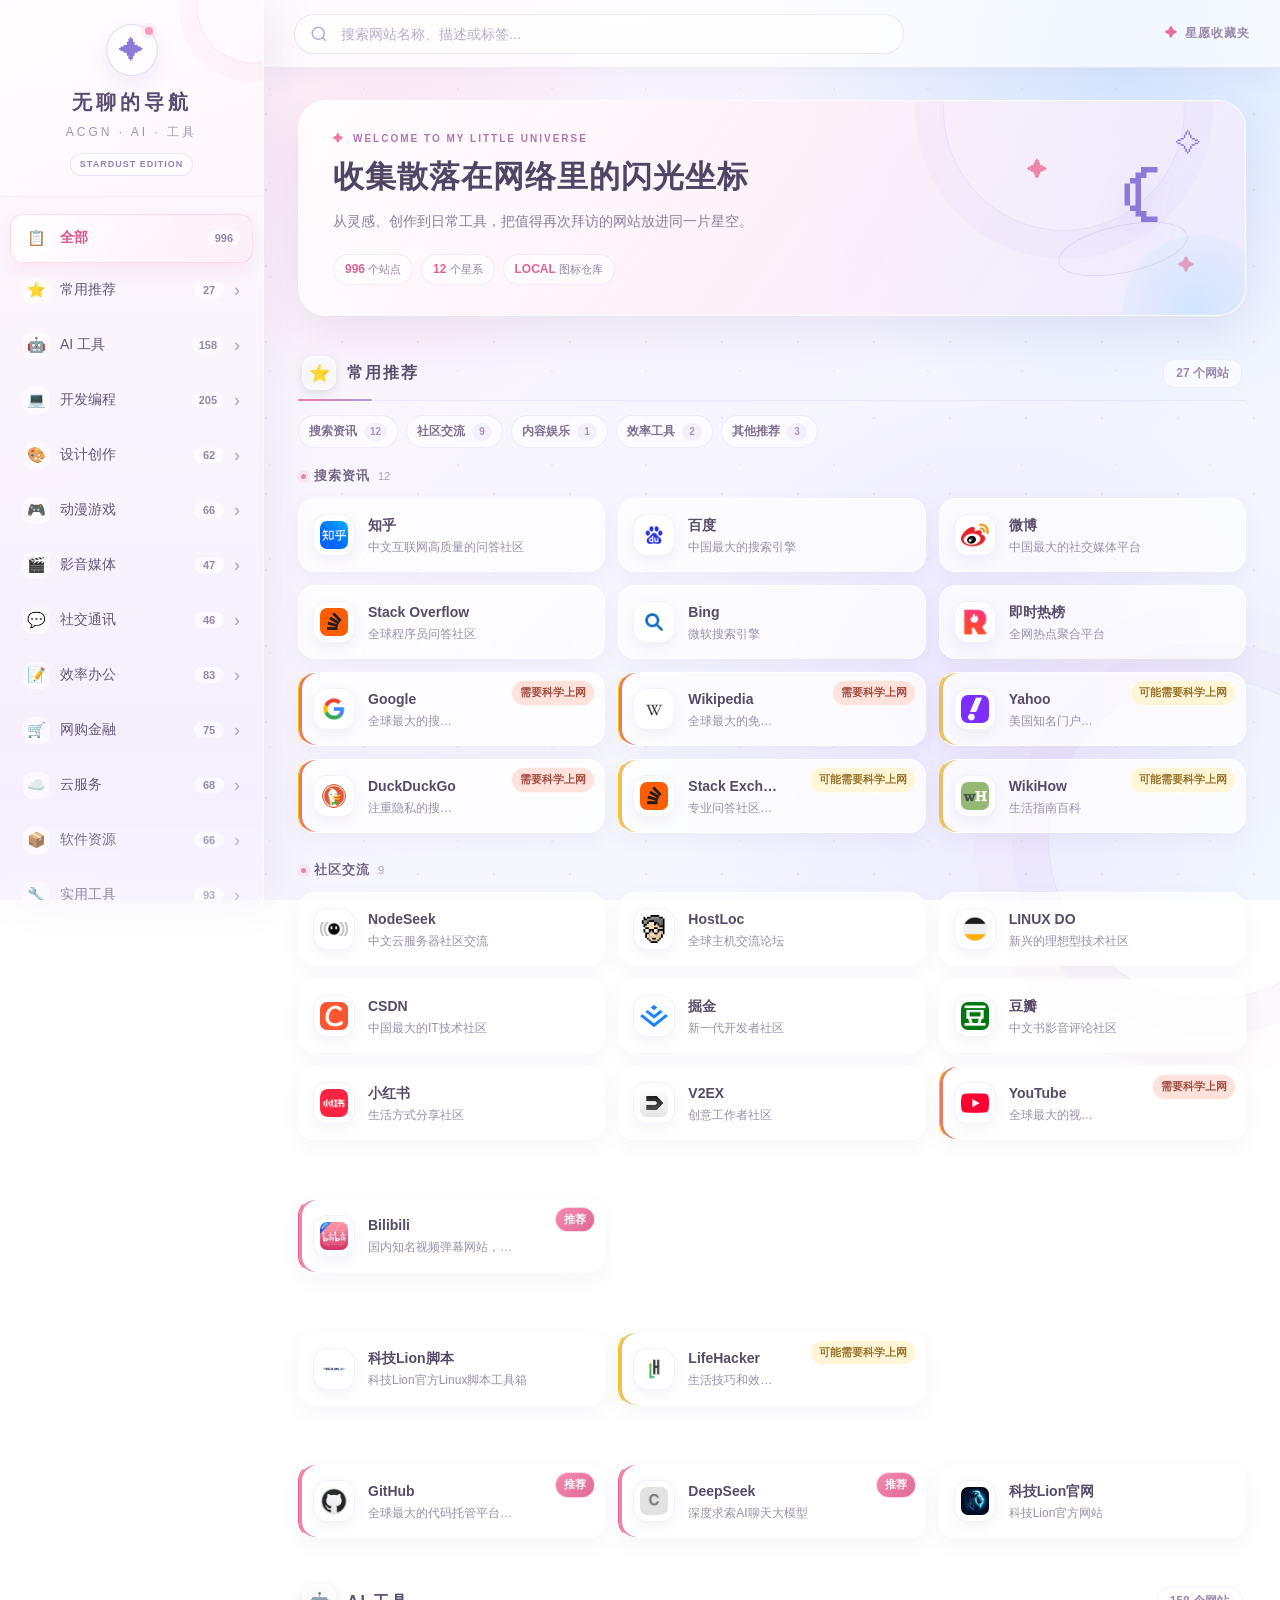
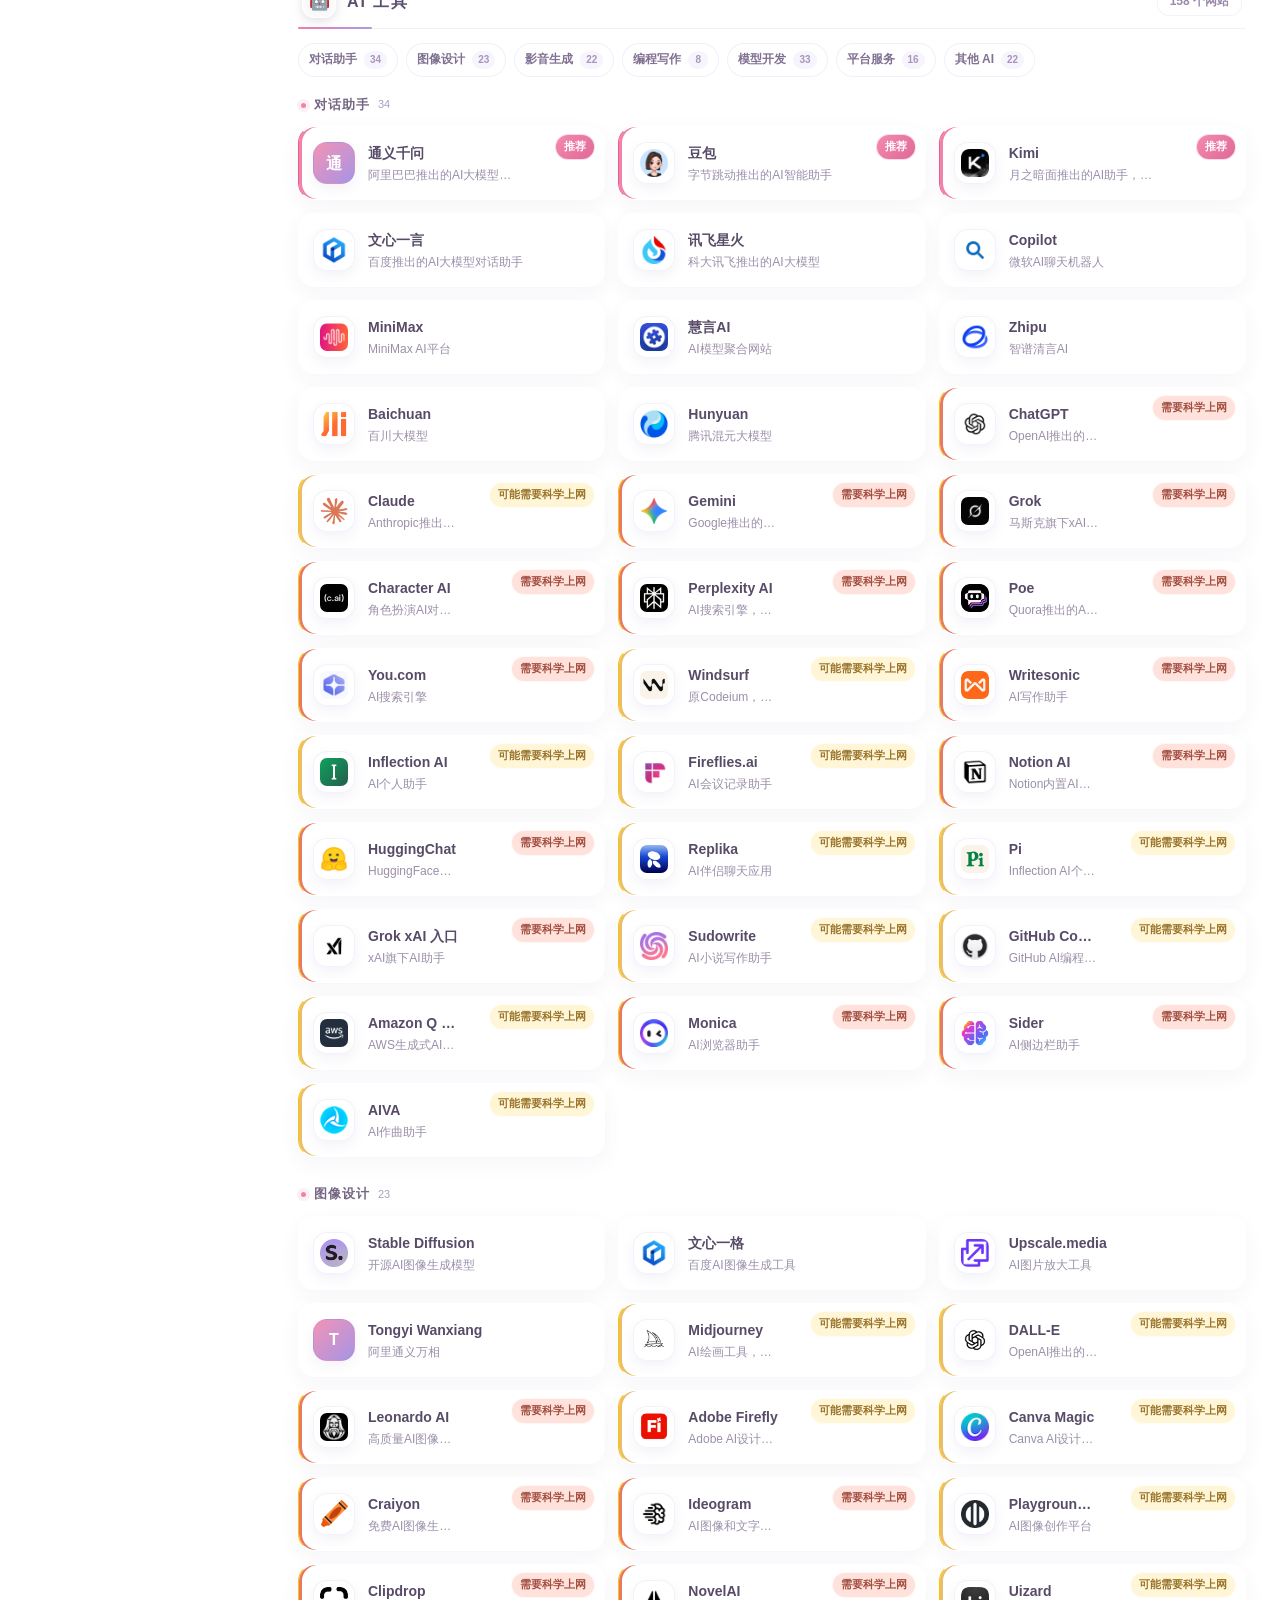
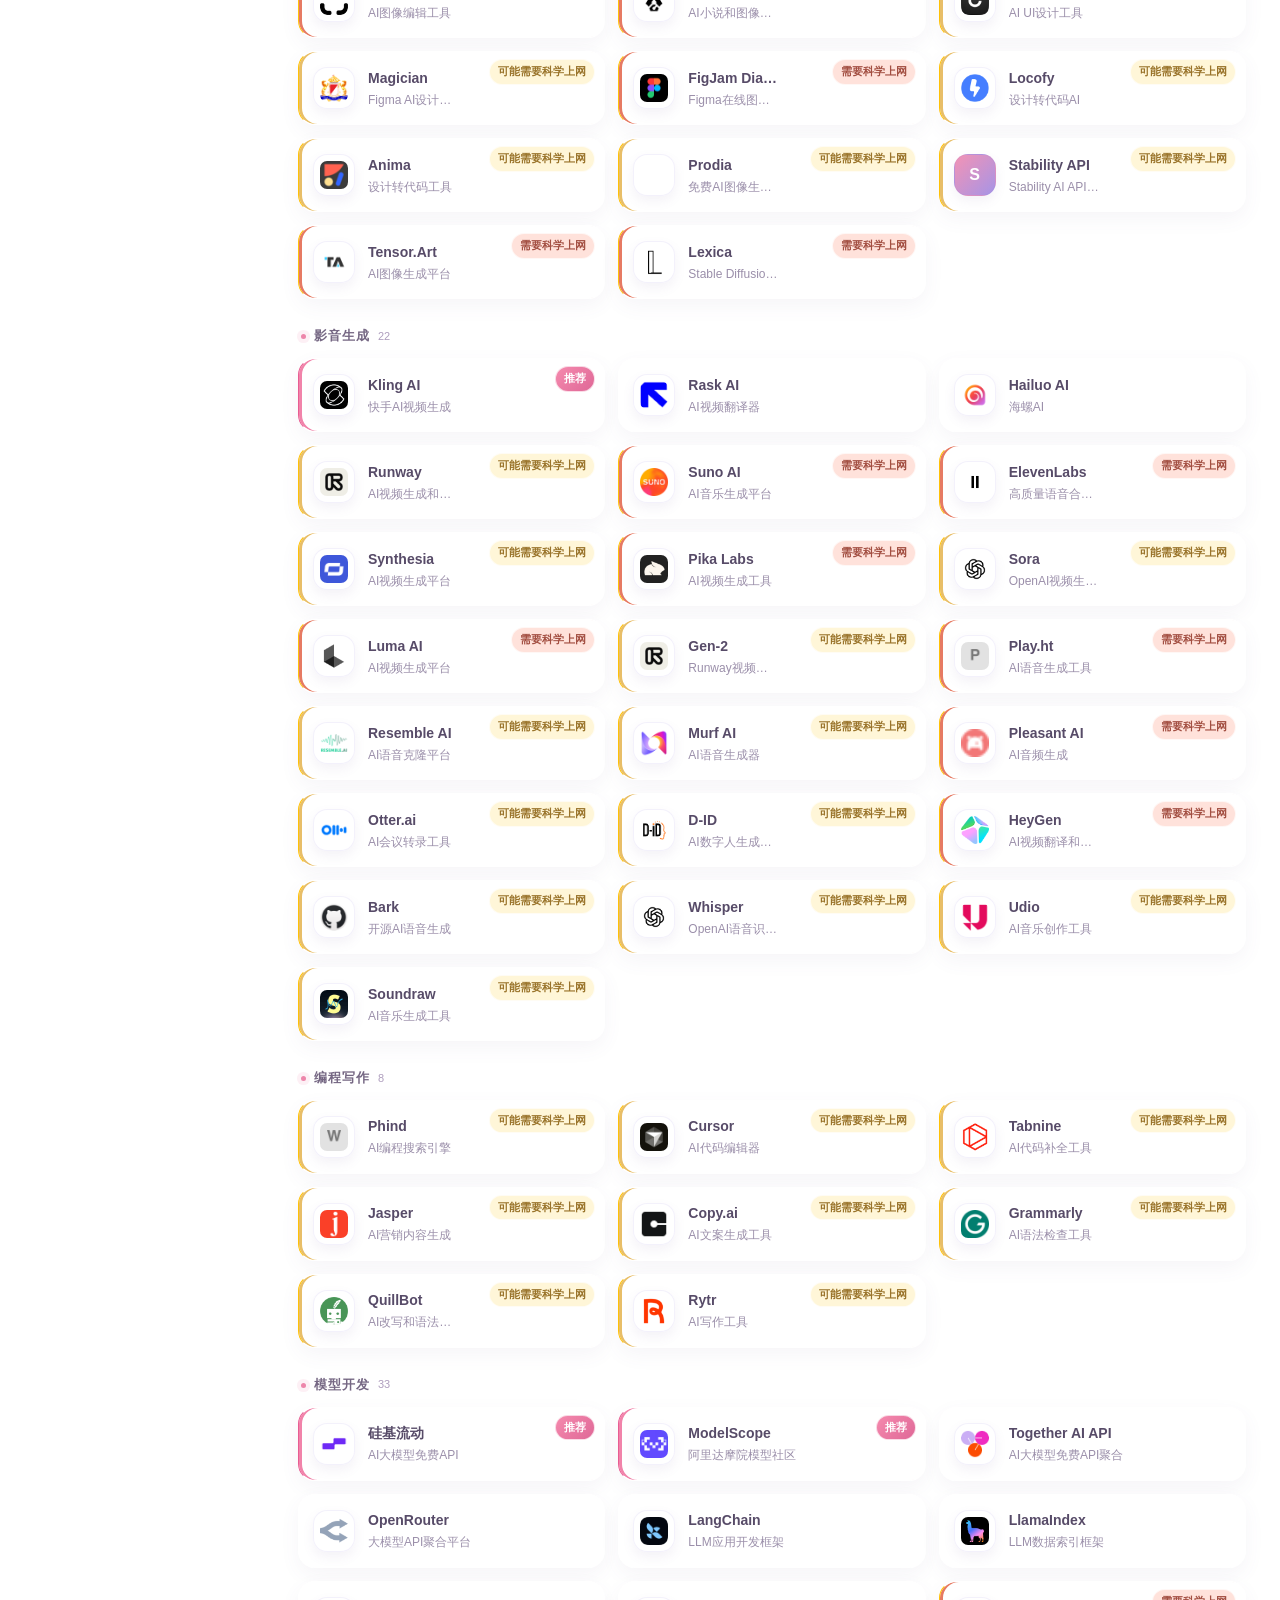
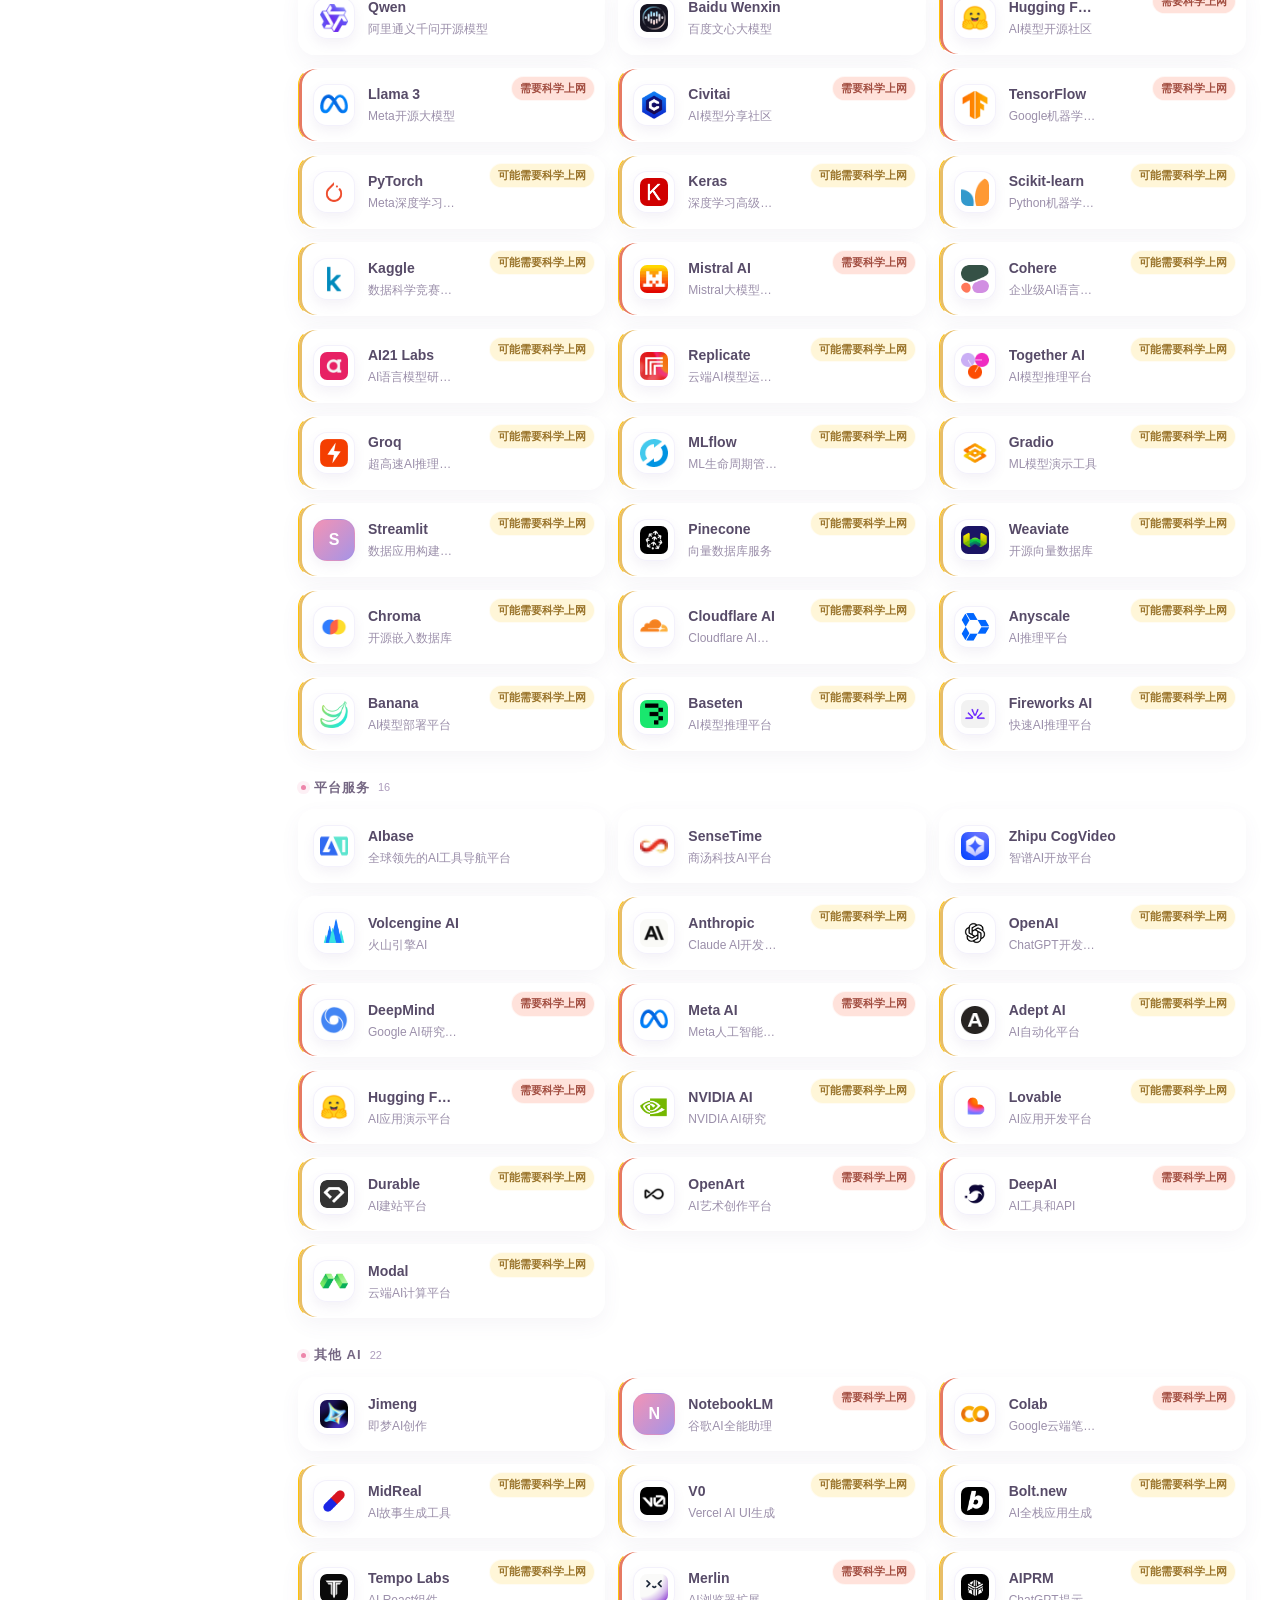
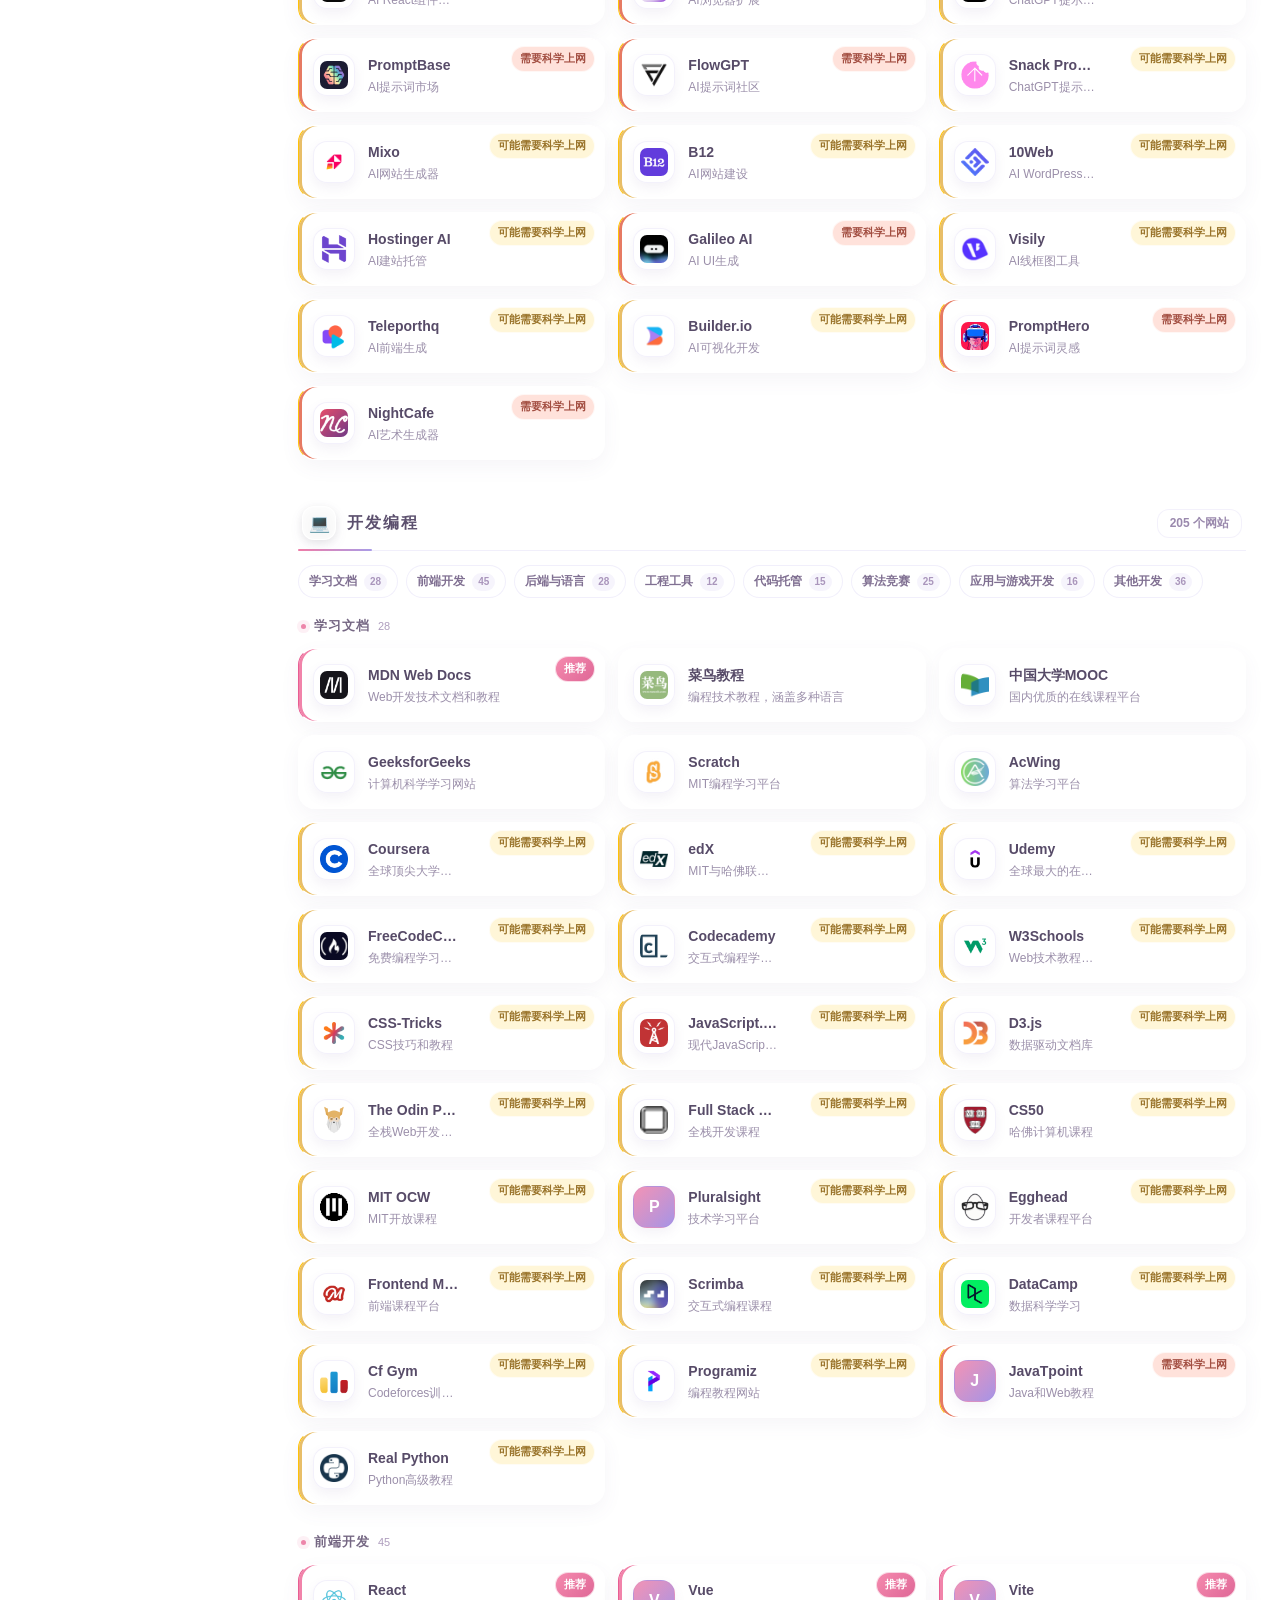
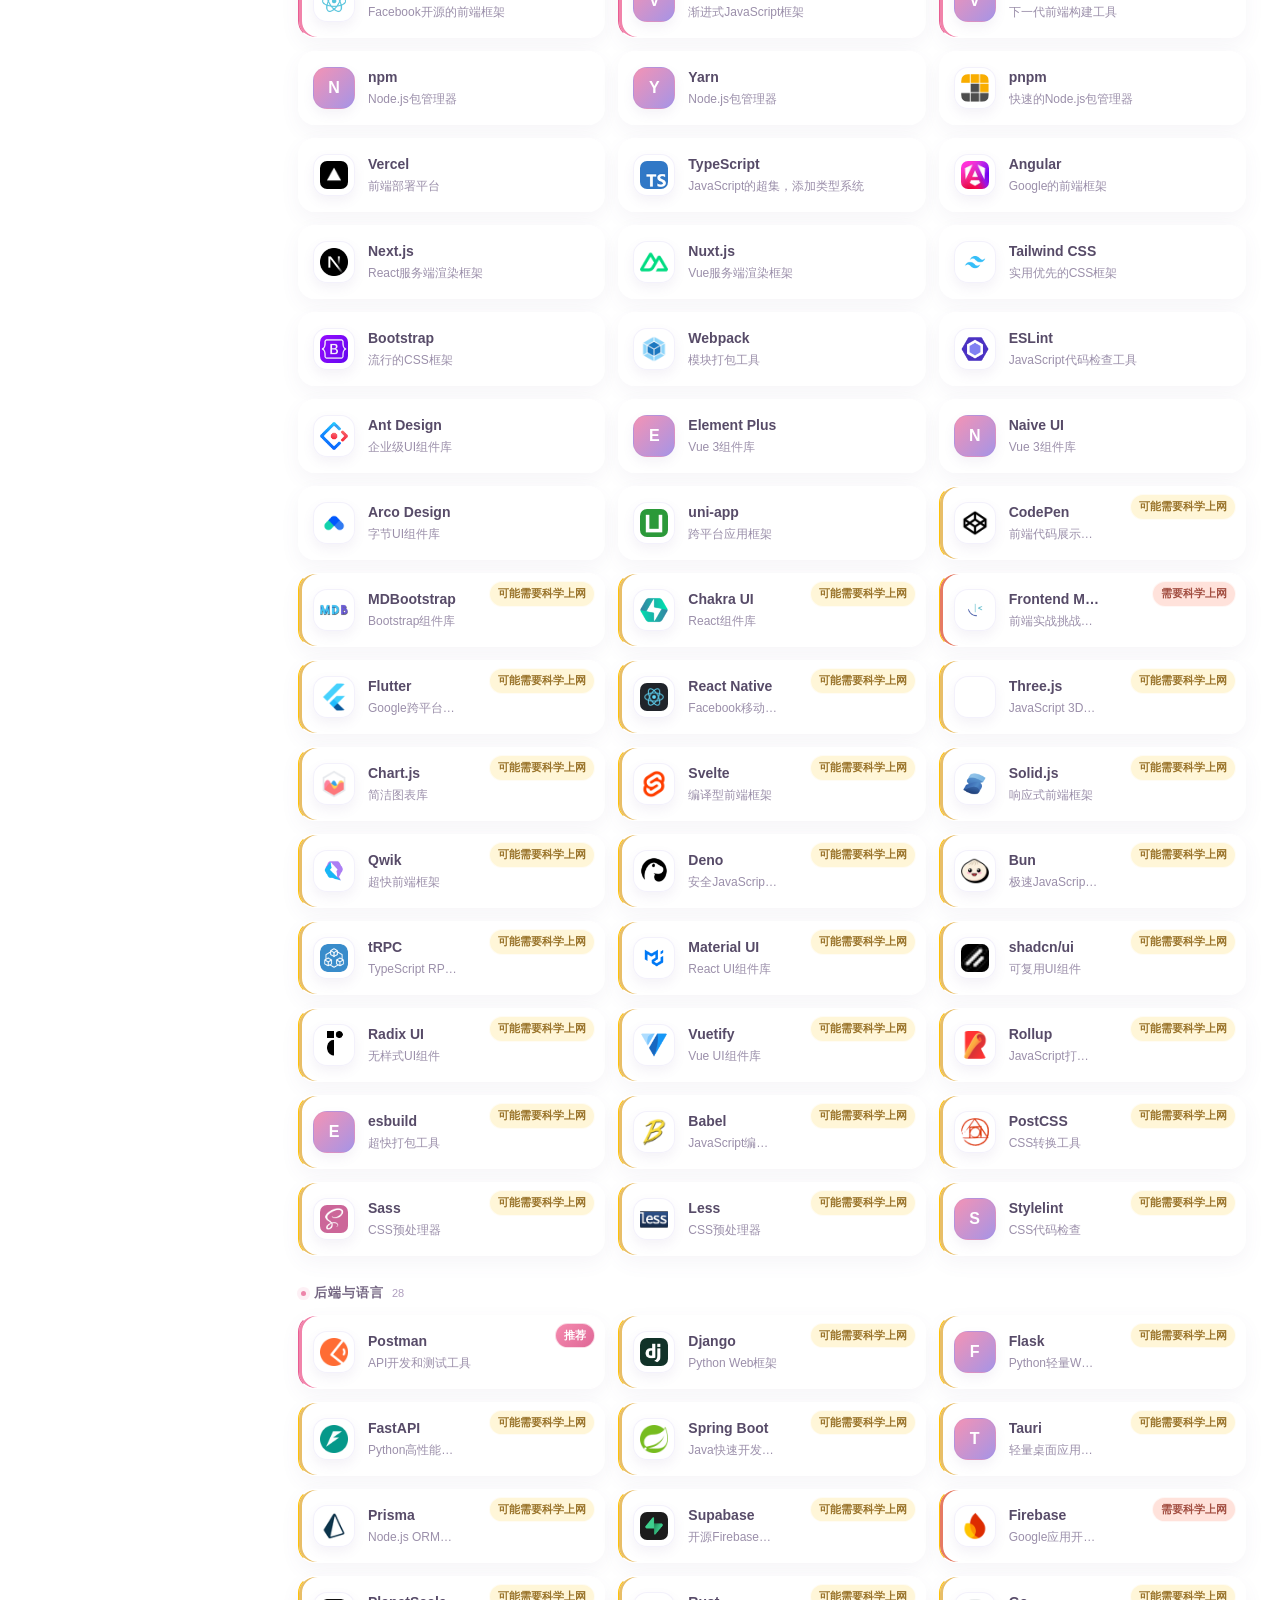
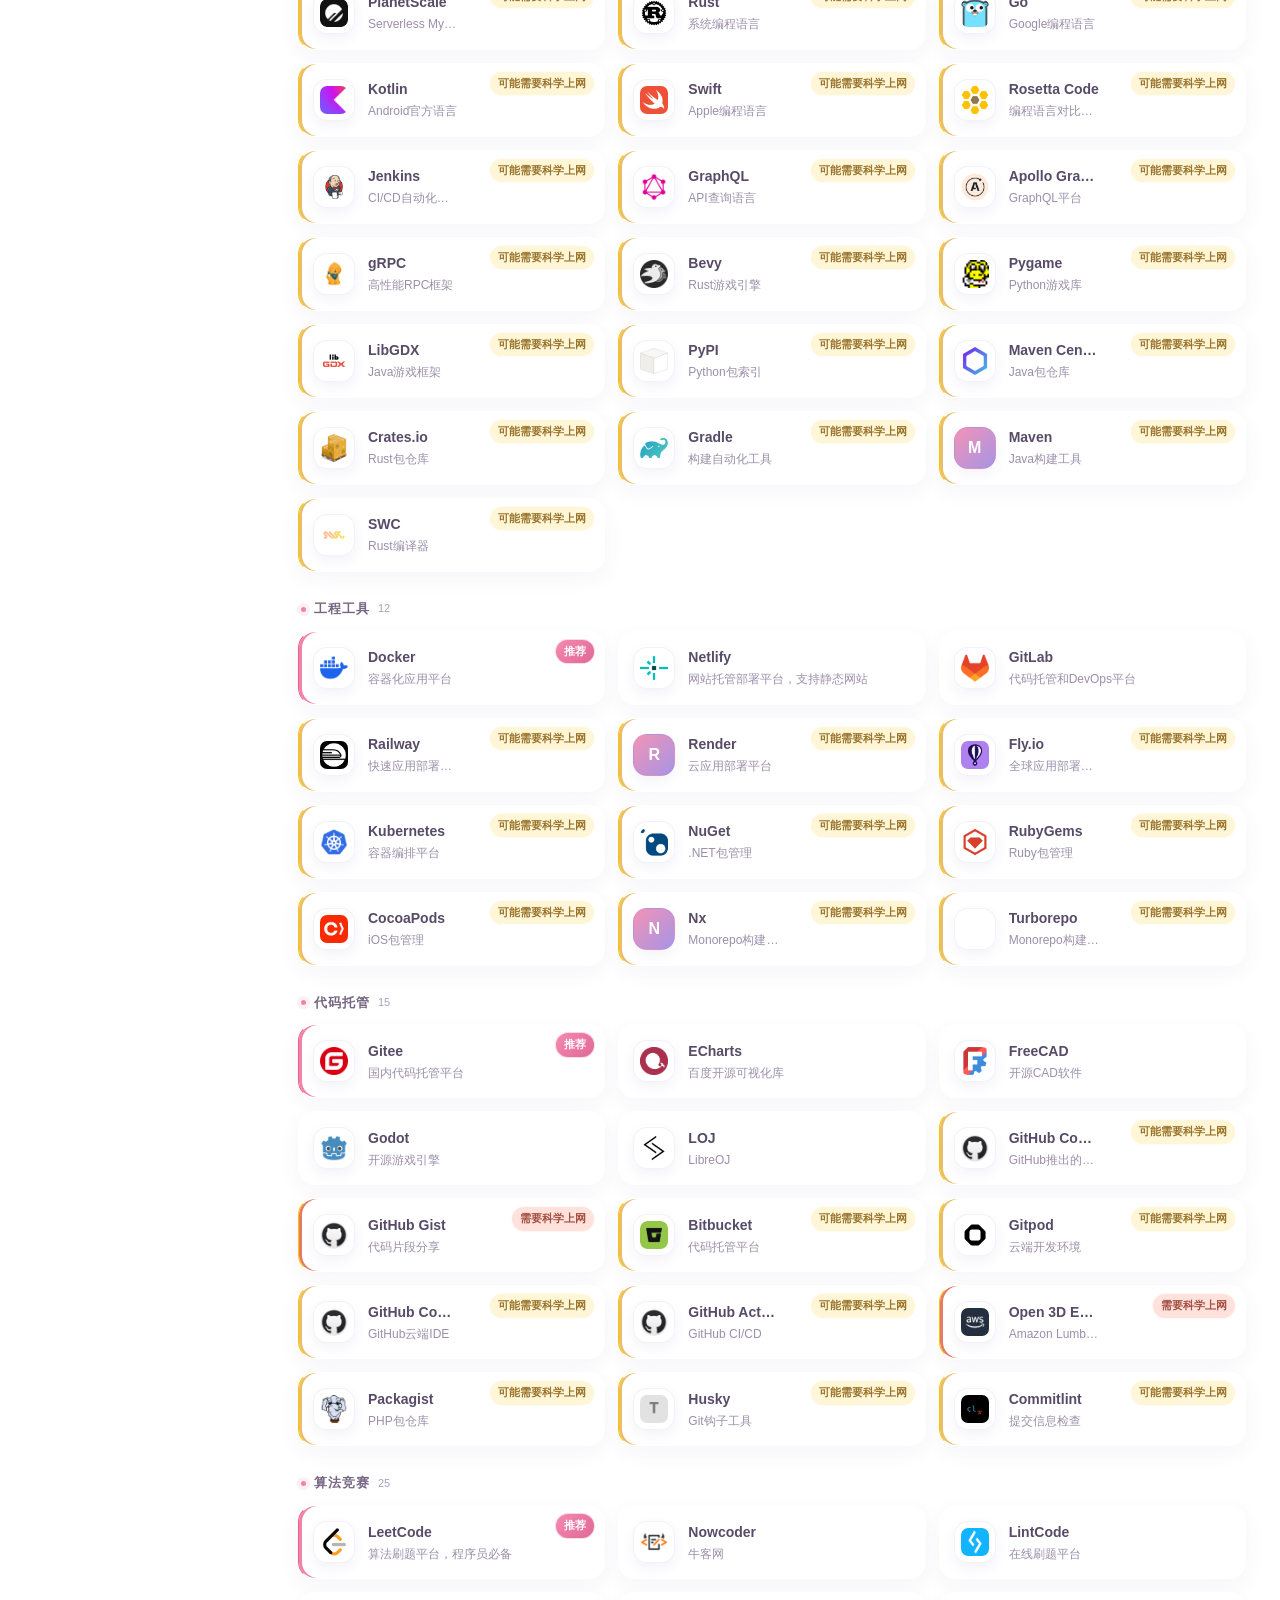
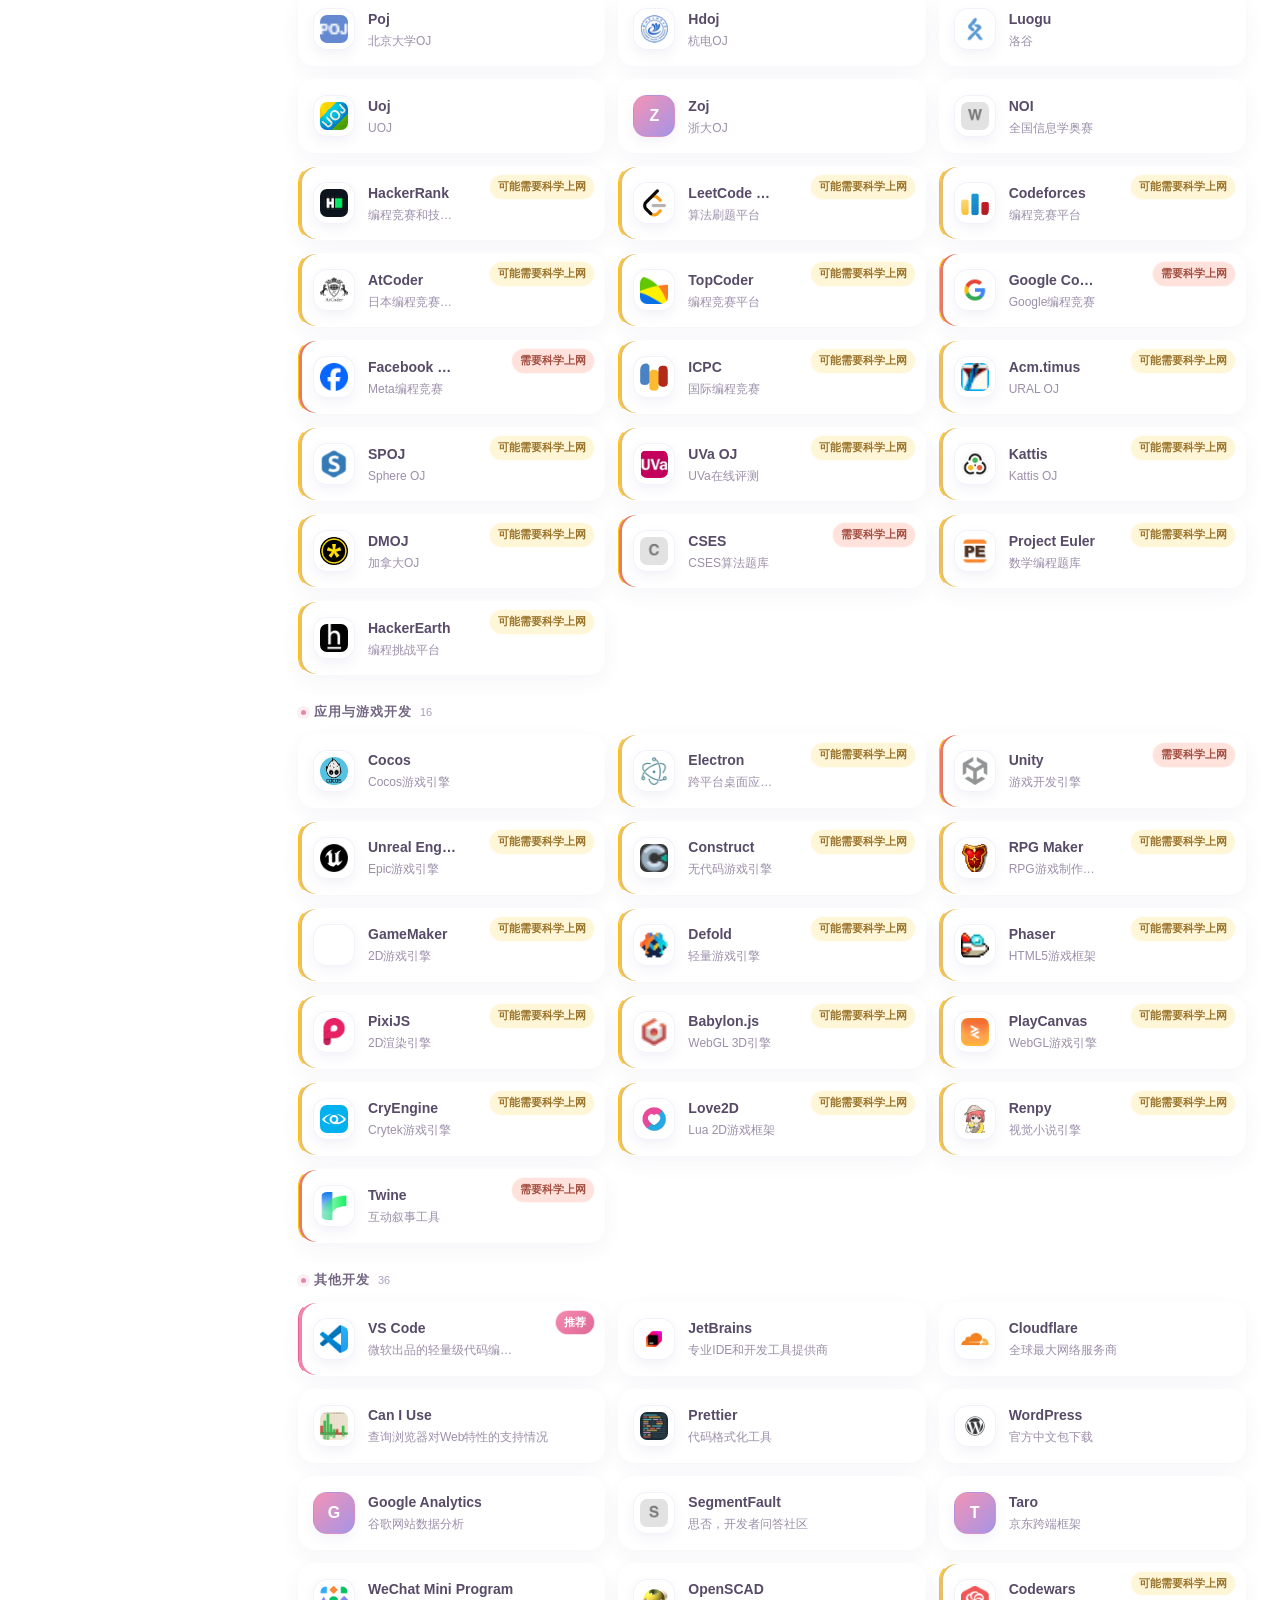
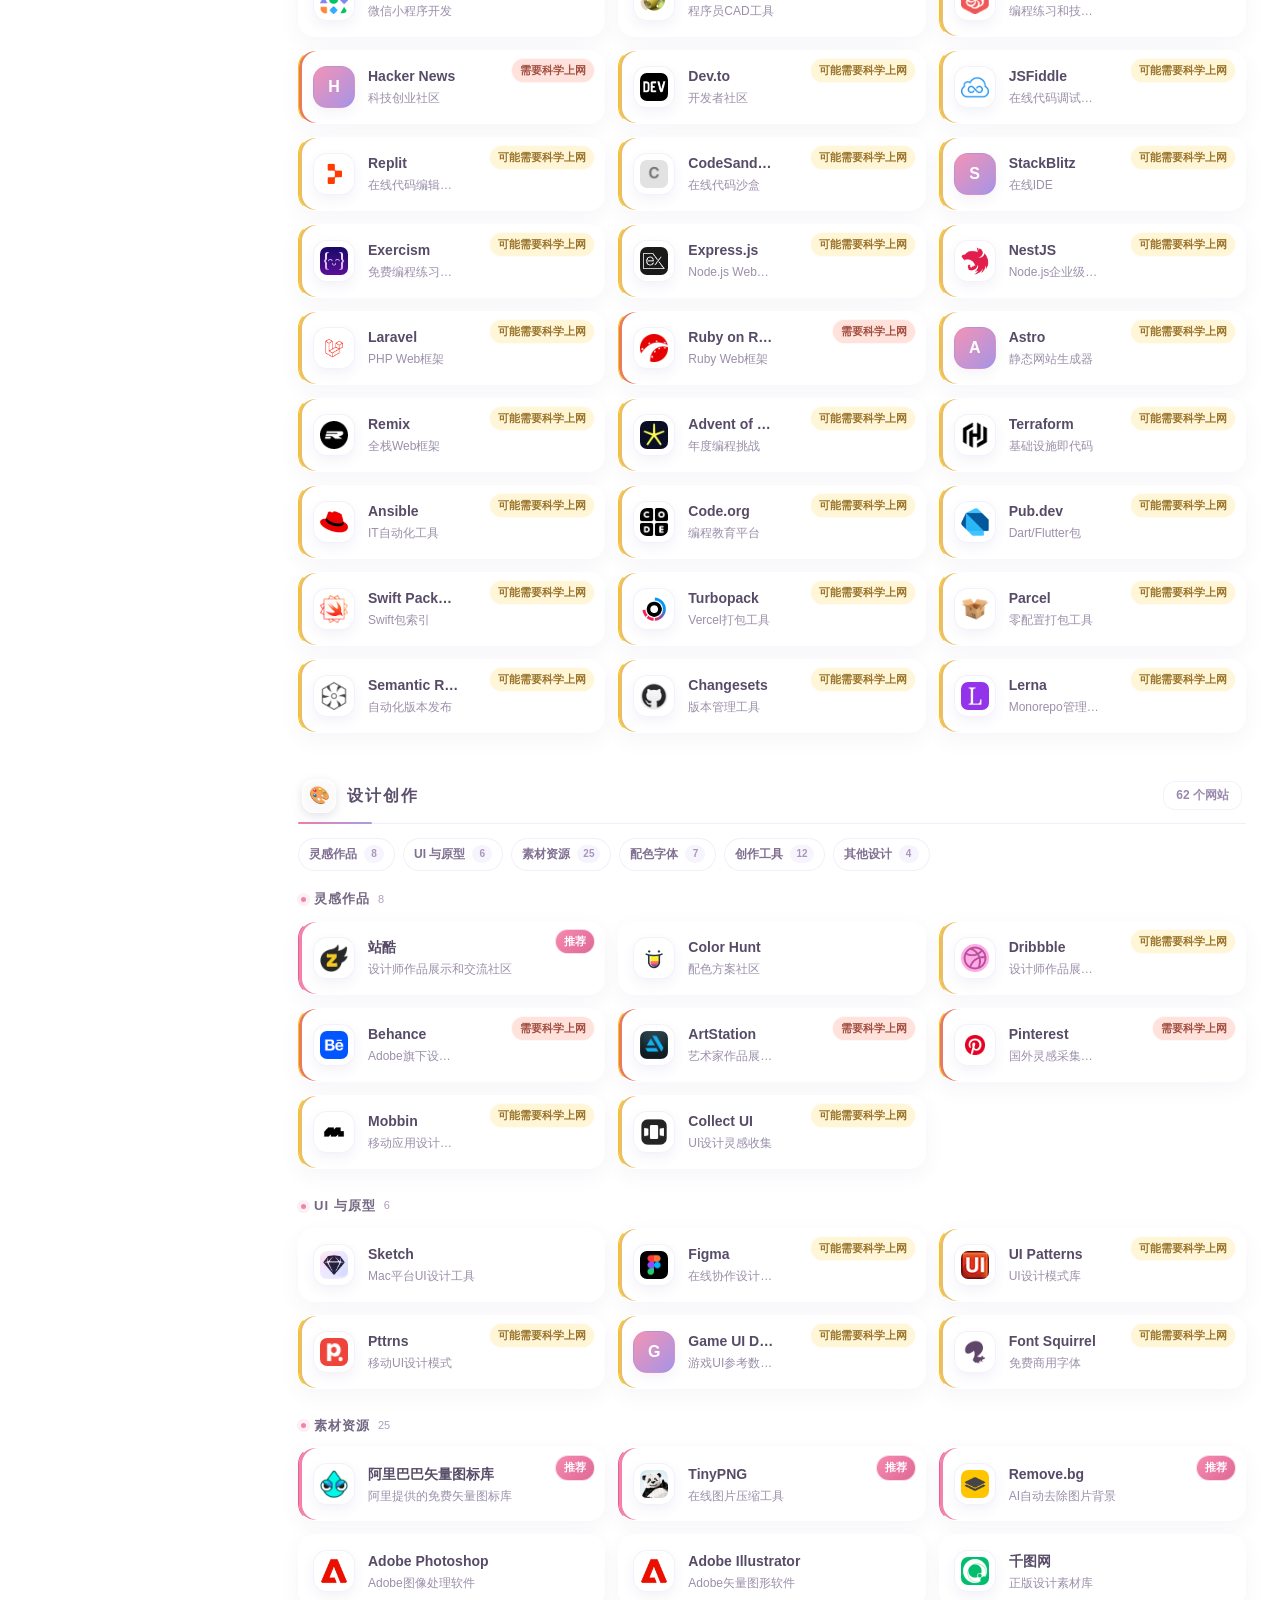
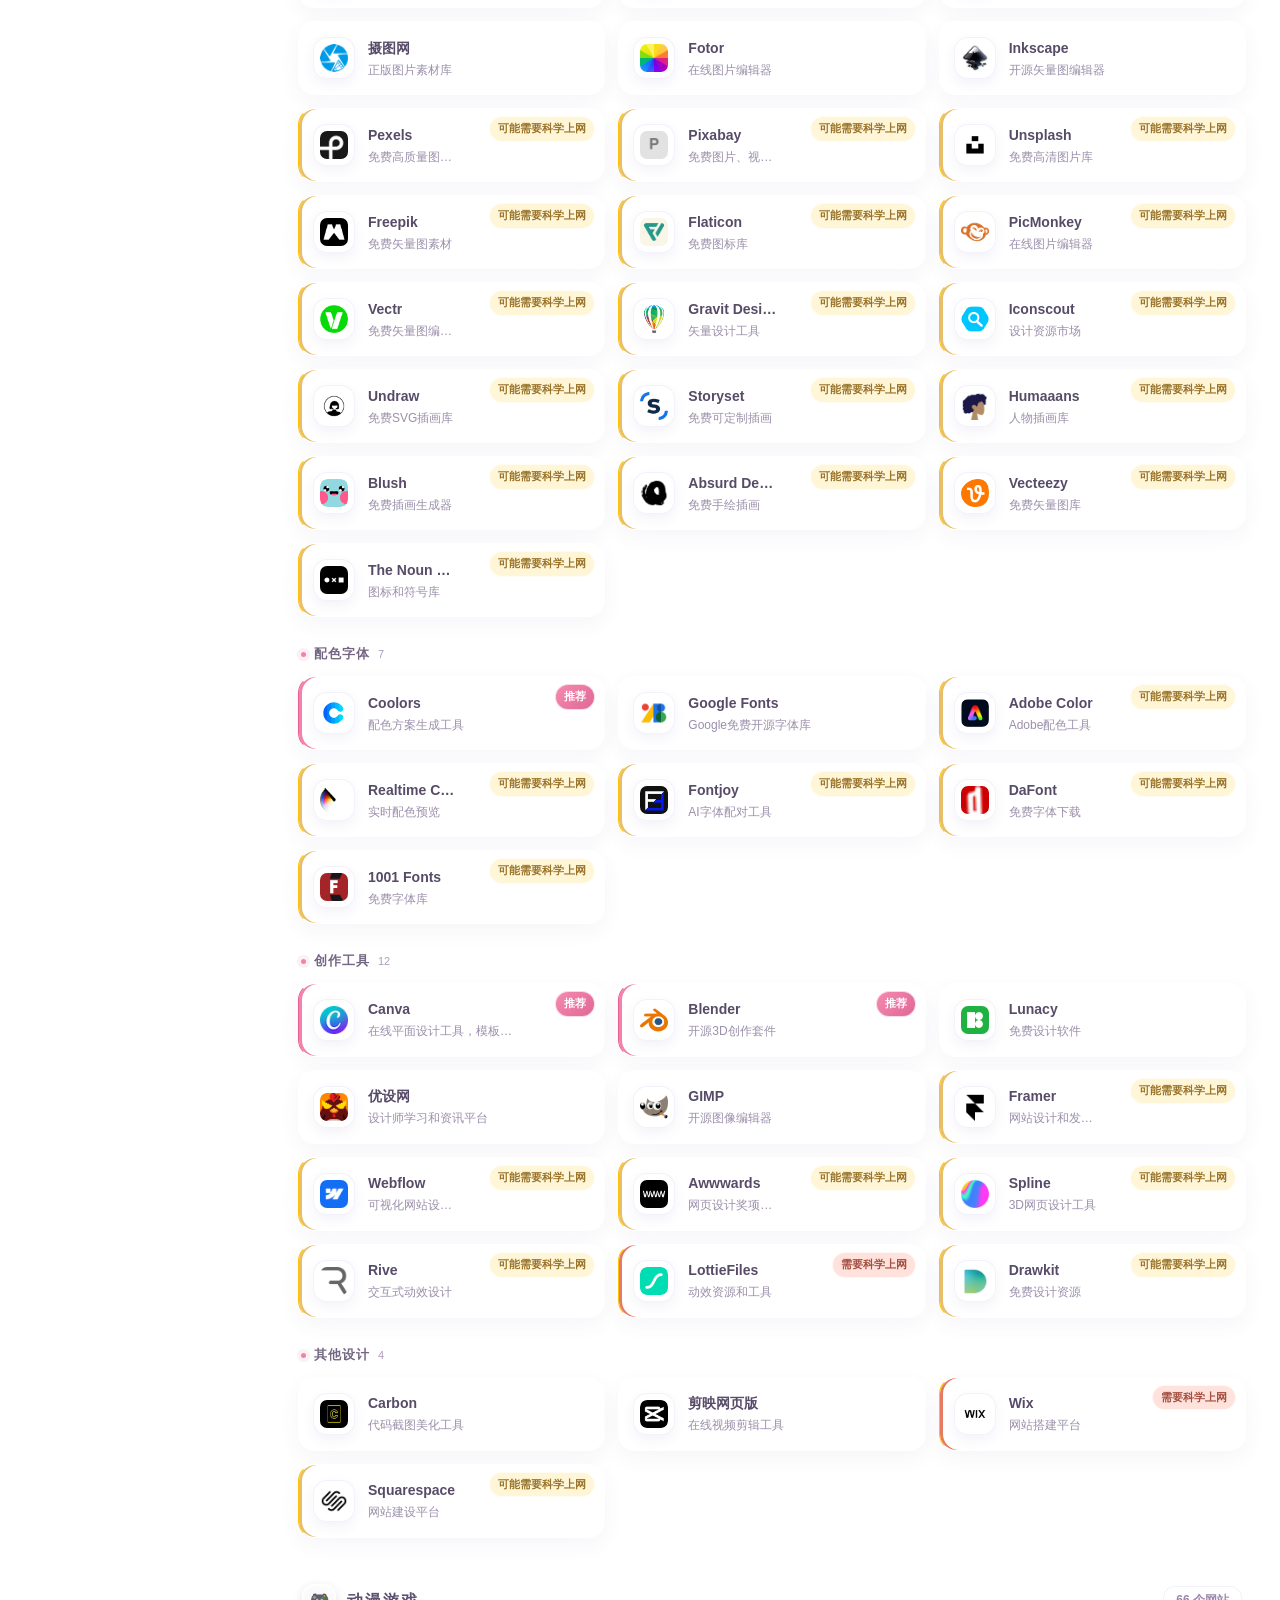
==== index.html @ 8a414ed7 "Initial public release of wuliao-nav 发布“无聊的导航”首个开源版本，包含分类导航、本地搜索、Stardust ACG 主题、部署配置、项目文档与异常图标安全兜底处" ====
<!DOCTYPE html>
<html lang="zh-CN">
<head>
    <meta charset="UTF-8">
    <meta name="viewport" content="width=device-width, initial-scale=1.0">
    <title>无聊的导航 - ACGN、AI 与实用工具导航页</title>
    <meta name="description" content="一个收集 ACGN、AI 与实用工具的个人导航页">
    <meta name="keywords" content="导航, ACGN, AI工具, 实用工具, 资源导航">
    <meta name="theme-color" content="#ff9a9e">
    <meta name="mobile-web-app-capable" content="yes">
    <meta name="apple-mobile-web-app-capable" content="yes">
    <meta name="apple-mobile-web-app-status-bar-style" content="default">
    <link rel="icon" href="assets/img/default-icon.png">
    <link rel="apple-touch-icon" href="assets/img/default-icon.png">
    <link rel="stylesheet" href="assets/css/style.css?v=d8b2245f012b">
</head>
<body>
    <!-- 侧边栏 -->
    <aside class="sidebar" id="sidebar">
        <div class="sidebar-logo">
            <span class="logo-orbit" aria-hidden="true">
                <span class="logo-orbit-core">✦</span>
            </span>
            <a href="index.html" class="logo-text">无聊的导航</a>
            <p class="logo-desc">ACGN · AI · 工具</p>
            <span class="logo-edition">STARDUST EDITION</span>
        </div>
        <nav class="sidebar-nav" id="sidebarNav">
            <!-- 由 JS 动态生成 -->
        </nav>
    </aside>

    <!-- 移动端侧边栏遮罩 -->
    <div class="sidebar-overlay" id="sidebarOverlay"></div>

    <!-- 主内容区 -->
    <div class="main-content">
        <!-- 顶部导航栏 -->
        <nav class="topbar">
            <button class="sidebar-toggle" id="sidebarToggle" aria-label="切换菜单">
                <svg viewBox="0 0 24 24" fill="none" stroke="currentColor" stroke-width="2"><path d="M3 12h18M3 6h18M3 18h18"></path></svg>
            </button>
            <div class="search-box">
                <svg class="search-icon" viewBox="0 0 24 24" fill="none" stroke="currentColor" stroke-width="2"><circle cx="11" cy="11" r="8"></circle><path d="m21 21-4.35-4.35"></path></svg>
                <input type="text" id="searchInput" placeholder="搜索网站名称、描述或标签..." autocomplete="off" aria-label="搜索网站">
            </div>
            <div class="topbar-meta" aria-label="网站状态">
                <span class="topbar-spark" aria-hidden="true">✦</span>
                <span>星愿收藏夹</span>
            </div>
        </nav>

        <!-- 网站内容区 -->
        <main class="sites-content" id="mainContent">
            <!-- 由 JS 动态生成 -->
        </main>
    </div>

    <!-- 回到顶部 -->
    <button class="back-to-top" id="backToTop" aria-label="回到顶部">
        <svg viewBox="0 0 24 24" fill="none" stroke="currentColor" stroke-width="2"><path d="m18 15-6-6-6 6"></path></svg>
    </button>

    <script src="assets/js/data.js?v=865f05ea2f94"></script>
    <script src="assets/js/main.js?v=4d23f4e10bed"></script>
</body>
</html>
---- assets/css/style.css ----
/* ============================
   无聊的导航 - ACG 风格
   ============================ */

:root {
    --sidebar-width: 240px;
    --topbar-height: 56px;
    
    /* ACG 粉紫配色 */
    --sidebar-bg: linear-gradient(180deg, #ff9a9e 0%, #fecfef 50%, #fdfcfb 100%);
    --sidebar-hover: rgba(255, 255, 255, 0.3);
    --sidebar-active: #ff6b95;
    --sidebar-text: #5a3e5c;
    
    --body-bg: #fff5f8;
    --card-bg: #ffffff;
    --text-primary: #4a3548;
    --text-secondary: #8b7089;
    --text-light: #c4a8c2;
    --border-color: #f5dde3;
    
    --accent-color: #ff6b95;
    --accent-hover: #ff4778;
    --highlight-color: #ff4757;
    
    --shadow-sm: 0 2px 8px rgba(255, 107, 149, 0.1);
    --shadow-md: 0 4px 16px rgba(255, 107, 149, 0.15);
    --shadow-hover: 0 8px 24px rgba(255, 107, 149, 0.2);
    
    --radius: 12px;
    --radius-lg: 16px;
    --transition: all 0.3s cubic-bezier(0.4, 0, 0.2, 1);
}

* {
    margin: 0;
    padding: 0;
    box-sizing: border-box;
}

html {
    scroll-behavior: smooth;
}

body {
    font-family: "PingFang SC", "Hiragino Sans GB", "Microsoft YaHei", "Noto Sans SC", sans-serif;
    background: var(--body-bg);
    color: var(--text-primary);
    line-height: 1.6;
    font-size: 14px;
    min-height: 100vh;
}

/* ====== 侧边栏 ====== */
.sidebar {
    position: fixed;
    left: 0;
    top: 0;
    bottom: 0;
    width: var(--sidebar-width);
    background: var(--sidebar-bg);
    overflow-y: auto;
    z-index: 100;
    transition: transform 0.3s ease;
    border-right: 1px solid rgba(255, 255, 255, 0.5);
}

.sidebar-logo {
    padding: 32px 20px 24px;
    text-align: center;
    border-bottom: 1px solid rgba(255, 255, 255, 0.4);
    background: rgba(255, 255, 255, 0.2);
}

.logo-text {
    font-size: 24px;
    font-weight: 800;
    color: #ff4778;
    text-decoration: none;
    letter-spacing: 3px;
    display: block;
    text-shadow: 0 2px 4px rgba(255, 71, 120, 0.2);
}

.logo-desc {
    font-size: 12px;
    color: var(--sidebar-text);
    margin-top: 8px;
    letter-spacing: 2px;
    opacity: 0.8;
}

.sidebar-nav {
    padding: 16px 0;
}

.nav-item {
    display: flex;
    width: 100%;
    align-items: center;
    gap: 12px;
    padding: 12px 20px;
    border: 0;
    background: transparent;
    color: var(--sidebar-text);
    font-family: inherit;
    text-decoration: none;
    text-align: left;
    font-size: 14px;
    font-weight: 500;
    cursor: pointer;
    transition: var(--transition);
    border-left: 4px solid transparent;
    margin: 2px 8px;
    border-radius: 0 var(--radius) var(--radius) 0;
}

.nav-item:hover {
    background: var(--sidebar-hover);
    color: #ff4778;
    border-left-color: rgba(255, 71, 120, 0.3);
}

.nav-item.active {
    background: rgba(255, 255, 255, 0.6);
    color: #ff4778;
    border-left-color: var(--sidebar-active);
    font-weight: 600;
    box-shadow: var(--shadow-sm);
}

.nav-item .nav-icon {
    width: 24px;
    text-align: center;
    font-size: 18px;
    flex-shrink: 0;
}

.nav-item .nav-name {
    flex: 1;
    min-width: 0;
    white-space: nowrap;
    overflow: hidden;
    text-overflow: ellipsis;
}

.nav-item .nav-count {
    font-size: 11px;
    background: rgba(255, 255, 255, 0.5);
    padding: 2px 10px;
    border-radius: 12px;
    color: var(--sidebar-text);
    flex-shrink: 0;
    font-weight: 600;
}

.nav-item.active .nav-count {
    background: rgba(255, 71, 120, 0.2);
    color: #ff4778;
}

.sidebar::-webkit-scrollbar {
    width: 4px;
}

.sidebar::-webkit-scrollbar-thumb {
    background: rgba(255, 71, 120, 0.3);
    border-radius: 2px;
}

/* ====== 主内容区 ====== */
.main-content {
    margin-left: var(--sidebar-width);
    min-height: 100vh;
}

/* ====== 顶部导航栏 ====== */
.topbar {
    position: sticky;
    top: 0;
    z-index: 50;
    height: var(--topbar-height);
    background: rgba(255, 255, 255, 0.9);
    backdrop-filter: blur(10px);
    -webkit-backdrop-filter: blur(10px);
    border-bottom: 1px solid var(--border-color);
    display: flex;
    align-items: center;
    padding: 0 24px;
    gap: 16px;
    box-shadow: var(--shadow-sm);
}

.sidebar-toggle {
    display: none;
    background: none;
    border: none;
    cursor: pointer;
    padding: 8px;
    color: var(--accent-color);
    flex-shrink: 0;
    border-radius: 8px;
    transition: var(--transition);
}

.sidebar-toggle:hover {
    background: rgba(255, 107, 149, 0.1);
}

.sidebar-toggle svg {
    width: 22px;
    height: 22px;
}

.search-box {
    position: relative;
    flex: 1;
    max-width: 480px;
}

.search-box .search-icon {
    position: absolute;
    left: 16px;
    top: 50%;
    transform: translateY(-50%);
    width: 18px;
    height: 18px;
    color: var(--text-light);
    pointer-events: none;
}

.search-box input {
    width: 100%;
    padding: 10px 16px 10px 42px;
    border: 2px solid var(--border-color);
    border-radius: 24px;
    font-size: 14px;
    background: #fff;
    color: var(--text-primary);
    outline: none;
    transition: var(--transition);
}

.search-box input:focus {
    border-color: var(--accent-color);
    box-shadow: 0 0 0 3px rgba(255, 107, 149, 0.15);
}

.search-box input::placeholder {
    color: var(--text-light);
}

/* ====== 内容区域 ====== */
.sites-content {
    padding: 28px;
    width: 100%;
}

/* ====== 分类区块 ====== */
.category-section {
    margin-bottom: 36px;
    animation: fadeInUp 0.5s ease forwards;
}

.category-section:nth-child(2) { animation-delay: 0.05s; }
.category-section:nth-child(3) { animation-delay: 0.1s; }
.category-section:nth-child(4) { animation-delay: 0.15s; }
.category-section:nth-child(5) { animation-delay: 0.2s; }
.category-section:nth-child(6) { animation-delay: 0.25s; }
.category-section:nth-child(7) { animation-delay: 0.3s; }
.category-section:nth-child(8) { animation-delay: 0.35s; }
.category-section:nth-child(9) { animation-delay: 0.4s; }
.category-section:nth-child(10) { animation-delay: 0.45s; }

@keyframes fadeInUp {
    from {
        opacity: 0;
        transform: translateY(20px);
    }
    to {
        opacity: 1;
        transform: translateY(0);
    }
}

.category-header {
    display: flex;
    align-items: center;
    gap: 12px;
    margin-bottom: 18px;
    padding: 14px 20px;
    background: linear-gradient(135deg, rgba(255, 255, 255, 0.9) 0%, rgba(255, 240, 245, 0.9) 100%);
    border-radius: var(--radius-lg);
    border: 1px solid rgba(255, 107, 149, 0.15);
    box-shadow: var(--shadow-sm);
}

.category-icon {
    font-size: 22px;
    filter: drop-shadow(0 2px 4px rgba(0, 0, 0, 0.1));
}

.category-title {
    font-size: 16px;
    font-weight: 700;
    color: var(--text-primary);
    letter-spacing: 1px;
}

.category-count {
    font-size: 12px;
    color: var(--text-secondary);
    margin-left: auto;
    background: rgba(255, 107, 149, 0.1);
    padding: 4px 12px;
    border-radius: 12px;
    font-weight: 600;
    color: var(--accent-color);
}

/* ====== 网站卡片网格 ====== */
.sites-grid {
    display: grid;
    grid-template-columns: repeat(auto-fill, minmax(300px, 1fr));
    gap: 16px;
}

/* ====== 网站卡片 - ACG 风格 ====== */
.site-card {
    display: flex;
    align-items: center;
    gap: 14px;
    padding: 14px 16px;
    background: var(--card-bg);
    border: 1px solid var(--border-color);
    border-radius: var(--radius);
    text-decoration: none;
    color: inherit;
    transition: var(--transition);
    cursor: pointer;
    position: relative;
    overflow: hidden;
}

.site-card::before {
    content: '';
    position: absolute;
    top: 0;
    left: 0;
    right: 0;
    height: 3px;
    background: linear-gradient(90deg, #ff6b95, #ffa8c5, #ff6b95);
    transform: scaleX(0);
    transition: transform 0.3s ease;
    opacity: 0;
}

.site-card:hover {
    border-color: var(--accent-color);
    box-shadow: var(--shadow-hover);
    transform: translateY(-3px);
}

.site-card:hover::before {
    transform: scaleX(1);
    opacity: 1;
}

.site-card.highlight {
    border-left: 3px solid var(--highlight-color);
    background: linear-gradient(135deg, #fff 0%, #fff5f8 100%);
}

.site-card.highlight::before {
    background: linear-gradient(90deg, #ff4757, #ff6b95);
}

.site-card.risk-warning {
    border-left: 3px solid #ffc107;
    background: linear-gradient(135deg, #fff 0%, #fff9e6 100%);
}

.site-card.risk-warning::before {
    background: linear-gradient(90deg, #ffc107, #ffca28);
}

.card-icon {
    width: 40px;
    height: 40px;
    border-radius: 10px;
    flex-shrink: 0;
    object-fit: contain;
    background: linear-gradient(135deg, #fff5f8 0%, #ffe0eb 100%);
    padding: 4px;
    box-shadow: 0 2px 6px rgba(255, 107, 149, 0.1);
}

.card-icon-fallback {
    width: 40px;
    height: 40px;
    border-radius: 10px;
    background: linear-gradient(135deg, #ff6b95 0%, #ff8fab 100%);
    display: flex;
    align-items: center;
    justify-content: center;
    color: #fff;
    font-size: 16px;
    font-weight: 700;
    flex-shrink: 0;
    box-shadow: 0 2px 6px rgba(255, 107, 149, 0.2);
}

.card-info {
    flex: 1;
    min-width: 0;
}

.card-name {
    font-size: 14px;
    font-weight: 600;
    color: var(--text-primary);
    white-space: nowrap;
    overflow: hidden;
    text-overflow: ellipsis;
    line-height: 1.5;
}

.card-desc {
    font-size: 12px;
    color: var(--text-secondary);
    white-space: nowrap;
    overflow: hidden;
    text-overflow: ellipsis;
    line-height: 1.5;
    margin-top: 2px;
}

.card-tags {
    display: flex;
    gap: 6px;
    flex-shrink: 0;
}

.tag {
    font-size: 11px;
    padding: 3px 8px;
    border-radius: 8px;
    background: linear-gradient(135deg, #fff5f8 0%, #ffe0eb 100%);
    color: var(--accent-color);
    white-space: nowrap;
    font-weight: 500;
    border: 1px solid rgba(255, 107, 149, 0.15);
}

/* 风险提示 */
.risk-tag {
    position: absolute;
    top: 8px;
    right: 10px;
    font-size: 10px;
    padding: 3px 8px;
    border-radius: 8px;
    background: linear-gradient(135deg, #fff3cd 0%, #ffeaa7 100%);
    color: #856404;
    border: 1px solid #ffc107;
    font-weight: 600;
}

/* 高亮标记 */
.highlight-badge {
    position: absolute;
    top: 8px;
    right: 10px;
    font-size: 10px;
    padding: 3px 8px;
    border-radius: 8px;
    background: linear-gradient(135deg, #ff6b95 0%, #ff4778 100%);
    color: #fff;
    font-weight: 600;
    box-shadow: 0 2px 4px rgba(255, 71, 120, 0.3);
}

/* 搜索高亮 */
.search-highlight {
    background: linear-gradient(180deg, transparent 50%, rgba(255, 107, 149, 0.3) 50%);
    padding: 0 2px;
    border-radius: 2px;
    color: var(--highlight-color);
    font-weight: 700;
}

/* 无搜索结果 */
.no-results {
    text-align: center;
    padding: 100px 20px;
    color: var(--text-light);
}

.no-results p:first-child {
    font-size: 18px;
    margin-bottom: 12px;
    color: var(--text-secondary);
}

/* ====== 回到顶部 ====== */
.back-to-top {
    position: fixed;
    bottom: 32px;
    right: 32px;
    width: 48px;
    height: 48px;
    border-radius: 50%;
    background: linear-gradient(135deg, #ff6b95 0%, #ff8fab 100%);
    color: #fff;
    border: none;
    cursor: pointer;
    display: flex;
    align-items: center;
    justify-content: center;
    opacity: 0;
    visibility: hidden;
    transition: var(--transition);
    box-shadow: 0 4px 16px rgba(255, 107, 149, 0.3);
    z-index: 50;
}

.back-to-top svg {
    width: 20px;
    height: 20px;
}

.back-to-top.visible {
    opacity: 1;
    visibility: visible;
}

.back-to-top:hover {
    transform: translateY(-4px) scale(1.1);
    box-shadow: 0 8px 24px rgba(255, 107, 149, 0.4);
}

/* ====== 侧边栏遮罩 (移动端) ====== */
.sidebar-overlay {
    display: none;
    position: fixed;
    inset: 0;
    background: rgba(90, 62, 92, 0.5);
    backdrop-filter: blur(4px);
    z-index: 99;
}

.sidebar-overlay.show {
    display: block;
}

/* ====== 分类锚点偏移 ====== */
.category-section {
    scroll-margin-top: calc(var(--topbar-height) + 20px);
}

/* ====== 响应式 ====== */
@media (max-width: 1024px) {
    .sites-grid {
        grid-template-columns: repeat(auto-fill, minmax(240px, 1fr));
    }
}

@media (max-width: 768px) {
    .sidebar {
        transform: translateX(-100%);
        background: linear-gradient(180deg, #ff9a9e 0%, #fecfef 100%);
    }

    .sidebar.open {
        transform: translateX(0);
    }

    .main-content {
        margin-left: 0;
    }

    .sidebar-toggle {
        display: block;
    }

    .sites-content {
        padding: 16px;
    }

    .sites-grid {
        grid-template-columns: 1fr;
    }

    .topbar {
        padding: 0 16px;
    }

    .category-header {
        padding: 12px 16px;
    }

    .category-title {
        font-size: 15px;
    }

    .site-card {
        padding: 12px 14px;
    }

    .card-icon,
    .card-icon-fallback {
        width: 36px;
        height: 36px;
        border-radius: 8px;
    }

    .card-name {
        font-size: 13px;
    }

    .card-desc {
        font-size: 11px;
    }

    .back-to-top {
        bottom: 20px;
        right: 20px;
        width: 42px;
        height: 42px;
    }
}

/* ====== 滚动条美化 ====== */
::-webkit-scrollbar {
    width: 8px;
    height: 8px;
}

::-webkit-scrollbar-track {
    background: transparent;
}

::-webkit-scrollbar-thumb {
    background: linear-gradient(180deg, #ffb6c1 0%, #ff69b4 100%);
    border-radius: 4px;
    border: 2px solid transparent;
    background-clip: content-box;
}

::-webkit-scrollbar-thumb:hover {
    background: linear-gradient(180deg, #ff69b4 0%, #ff1493 100%);
    background-clip: content-box;
}

/* ====== 选中文字 ====== */
::selection {
    background: rgba(255, 107, 149, 0.3);
    color: var(--text-primary);
}

/* ====== 装饰性元素 ====== */
.sidebar::after {
    content: '';
    position: absolute;
    bottom: 0;
    left: 0;
    right: 0;
    height: 120px;
    background: linear-gradient(180deg, transparent 0%, rgba(255, 255, 255, 0.3) 100%);
    pointer-events: none;
}

/* ====== Stardust Edition: ACG visual refresh ====== */
:root {
    --sidebar-width: 264px;
    --topbar-height: 68px;
    --body-bg: #f8f5ff;
    --card-bg: rgba(255, 255, 255, 0.76);
    --text-primary: #423752;
    --text-secondary: #887c99;
    --text-light: #b9accb;
    --border-color: rgba(126, 104, 161, 0.14);
    --accent-color: #f06f9f;
    --accent-hover: #df568c;
    --highlight-color: #e85d92;
    --lavender: #8c79d9;
    --lavender-soft: #eee9ff;
    --sky-soft: #e8f5ff;
    --cream-soft: #fff8e9;
    --sidebar-text: #655779;
    --shadow-sm: 0 8px 24px rgba(109, 88, 148, 0.08);
    --shadow-md: 0 16px 36px rgba(103, 81, 142, 0.12);
    --shadow-hover: 0 18px 36px rgba(103, 81, 142, 0.16);
    --radius: 18px;
    --radius-lg: 24px;
    --transition: all 0.28s cubic-bezier(0.2, 0.75, 0.3, 1);
}

body {
    position: relative;
    background:
        radial-gradient(circle at 88% 8%, rgba(187, 218, 255, 0.55), transparent 26%),
        radial-gradient(circle at 30% 18%, rgba(255, 221, 237, 0.62), transparent 22%),
        radial-gradient(circle at 78% 78%, rgba(232, 224, 255, 0.78), transparent 28%),
        linear-gradient(135deg, #fff9fc 0%, #f7f5ff 48%, #f2f8ff 100%);
    background-attachment: fixed;
    overflow-x: hidden;
}

body::before,
body::after {
    content: '';
    position: fixed;
    pointer-events: none;
    z-index: -1;
}

body::before {
    inset: 0;
    opacity: 0.58;
    background-image:
        radial-gradient(circle, rgba(126, 101, 171, 0.2) 1px, transparent 1.5px),
        radial-gradient(circle, rgba(240, 111, 159, 0.18) 1px, transparent 1.5px);
    background-position: 0 0, 35px 42px;
    background-size: 76px 76px, 94px 94px;
}

body::after {
    width: 320px;
    height: 320px;
    right: -90px;
    bottom: -100px;
    border: 1px solid rgba(140, 121, 217, 0.12);
    border-radius: 50%;
    box-shadow:
        0 0 0 36px rgba(140, 121, 217, 0.035),
        0 0 0 74px rgba(240, 111, 159, 0.025);
}

.sidebar {
    background:
        linear-gradient(180deg, rgba(255, 249, 253, 0.94), rgba(245, 240, 255, 0.93)),
        linear-gradient(140deg, #ffd7e8, #e6ddff);
    border-right: 1px solid rgba(255, 255, 255, 0.92);
    box-shadow: 12px 0 42px rgba(103, 81, 142, 0.08);
    backdrop-filter: blur(26px);
    -webkit-backdrop-filter: blur(26px);
}

.sidebar-logo {
    position: relative;
    padding: 24px 18px 20px;
    background: linear-gradient(145deg, rgba(255, 255, 255, 0.76), rgba(255, 245, 252, 0.4));
    border-bottom: 1px solid rgba(139, 112, 175, 0.1);
    overflow: hidden;
}

.sidebar-logo::before {
    content: '';
    position: absolute;
    width: 110px;
    height: 110px;
    right: -46px;
    top: -48px;
    border-radius: 50%;
    border: 1px solid rgba(240, 111, 159, 0.18);
    box-shadow: 0 0 0 18px rgba(240, 111, 159, 0.04);
}

.logo-orbit {
    position: relative;
    display: grid;
    place-items: center;
    width: 52px;
    height: 52px;
    margin: 0 auto 10px;
    border: 1px solid rgba(140, 121, 217, 0.26);
    border-radius: 50%;
    background: rgba(255, 255, 255, 0.62);
    box-shadow: 0 8px 18px rgba(140, 121, 217, 0.12);
}

.logo-orbit::after {
    content: '';
    position: absolute;
    width: 8px;
    height: 8px;
    top: 2px;
    right: 4px;
    border-radius: 50%;
    background: #f79dbc;
    box-shadow: 0 0 0 4px rgba(247, 157, 188, 0.14);
    animation: orbitPulse 3.8s ease-in-out infinite;
}

.logo-orbit-core {
    color: var(--lavender);
    font-size: 25px;
    animation: twinkle 3.6s ease-in-out infinite;
}

.logo-text {
    color: #594c70;
    font-size: 20px;
    letter-spacing: 4px;
    text-shadow: none;
}

.logo-desc {
    margin-top: 5px;
    color: #8b7b9d;
    letter-spacing: 3px;
}

.logo-edition {
    display: inline-block;
    margin-top: 11px;
    padding: 3px 9px;
    border: 1px solid rgba(140, 121, 217, 0.18);
    border-radius: 999px;
    color: #9384b3;
    background: rgba(255, 255, 255, 0.5);
    font-size: 9px;
    font-weight: 700;
    letter-spacing: 1px;
}

.sidebar-nav {
    padding: 14px 10px 24px;
}

.nav-item {
    gap: 10px;
    margin: 3px 0;
    padding: 10px 12px;
    border: 1px solid transparent;
    border-left: 1px solid transparent;
    border-radius: 13px;
    color: var(--sidebar-text);
}

.nav-item:hover {
    border-color: rgba(140, 121, 217, 0.12);
    background: rgba(255, 255, 255, 0.55);
    color: #7b68bd;
    transform: translateX(3px);
}

.nav-item.active {
    border-color: rgba(240, 111, 159, 0.2);
    border-left-color: rgba(240, 111, 159, 0.2);
    color: #d95589;
    background: linear-gradient(110deg, rgba(255, 255, 255, 0.86), rgba(255, 235, 246, 0.72));
    box-shadow: 0 7px 16px rgba(232, 93, 146, 0.09);
}

.nav-item .nav-icon {
    width: 27px;
    height: 27px;
    display: grid;
    place-items: center;
    border-radius: 9px;
    background: rgba(255, 255, 255, 0.56);
    font-size: 15px;
}

.nav-item .nav-count {
    min-width: 30px;
    padding: 2px 7px;
    text-align: center;
    color: #9588a7;
    background: rgba(255, 255, 255, 0.6);
}

.nav-item.active .nav-count {
    color: #9588a7;
    background: rgba(255, 255, 255, 0.6);
}

.nav-group {
    position: relative;
}

.nav-caret {
    color: #ae9fbd;
    font-size: 18px;
    line-height: 1;
    transition: transform 0.24s ease, color 0.24s ease;
}

.nav-group.expanded > .nav-item .nav-caret {
    color: #d65b8c;
    transform: rotate(90deg);
}

.sidebar-subnav {
    visibility: hidden;
    max-height: 0;
    margin: 0 4px;
    overflow: hidden;
    opacity: 0;
    pointer-events: none;
    transition: max-height 0.32s ease, opacity 0.22s ease, margin 0.28s ease;
}

.nav-group.expanded > .sidebar-subnav {
    visibility: visible;
    max-height: 360px;
    margin: 2px 4px 8px;
    opacity: 1;
    pointer-events: auto;
}

.sidebar-subitem {
    position: relative;
    display: flex;
    align-items: center;
    gap: 8px;
    min-height: 30px;
    margin-left: 22px;
    padding: 6px 8px 6px 14px;
    border-left: 1px solid rgba(140, 121, 217, 0.17);
    color: #93849f;
    text-decoration: none;
    font-size: 12px;
    transition: var(--transition);
}

.sidebar-subitem:hover,
.sidebar-subitem.active {
    color: #d65b8c;
    background: linear-gradient(90deg, rgba(255, 239, 247, 0.72), transparent);
}

.sidebar-subitem-dot {
    position: absolute;
    left: -4px;
    width: 7px;
    height: 7px;
    border: 1px solid rgba(140, 121, 217, 0.34);
    border-radius: 50%;
    background: #f7f3ff;
    transition: var(--transition);
}

.sidebar-subitem:hover .sidebar-subitem-dot,
.sidebar-subitem.active .sidebar-subitem-dot {
    border-color: #e77ba3;
    background: #e77ba3;
    box-shadow: 0 0 0 4px rgba(231, 123, 163, 0.1);
}

.sidebar-subitem-name {
    flex: 1;
    min-width: 0;
    overflow: hidden;
    text-overflow: ellipsis;
    white-space: nowrap;
}

.sidebar-subitem-count {
    color: #b7a9c2;
    font-size: 10px;
}

.topbar {
    height: var(--topbar-height);
    padding: 0 30px;
    background: rgba(255, 255, 255, 0.64);
    border-bottom-color: rgba(126, 104, 161, 0.1);
    box-shadow: 0 8px 25px rgba(100, 80, 137, 0.06);
    backdrop-filter: blur(22px);
    -webkit-backdrop-filter: blur(22px);
}

.search-box {
    max-width: 610px;
}

.search-box input {
    padding: 11px 18px 11px 46px;
    border: 1px solid rgba(140, 121, 217, 0.16);
    background: rgba(255, 255, 255, 0.72);
    box-shadow: inset 0 1px 0 rgba(255, 255, 255, 0.9);
}

.search-box input:focus {
    border-color: rgba(240, 111, 159, 0.62);
    background: rgba(255, 255, 255, 0.94);
    box-shadow: 0 0 0 4px rgba(240, 111, 159, 0.1);
}

.nav-item:focus-visible,
.sidebar-subitem:focus-visible,
.subcategory-chip:focus-visible,
.site-card:focus-visible,
.sidebar-toggle:focus-visible,
.back-to-top:focus-visible,
.logo-text:focus-visible,
.error-brand:focus-visible,
.error-button:focus-visible,
.error-shortcuts a:focus-visible {
    outline: 3px solid rgba(240, 111, 159, 0.52);
    outline-offset: 3px;
}

.topbar-meta {
    display: flex;
    align-items: center;
    gap: 7px;
    margin-left: auto;
    color: #9b8bad;
    font-size: 12px;
    font-weight: 700;
    letter-spacing: 1px;
}

.topbar-spark {
    color: #e870a1;
    animation: twinkle 3s ease-in-out infinite;
}

.sites-content {
    position: relative;
    max-width: 1760px;
    margin: 0 auto;
    padding: 32px 34px 54px;
}

.hero-panel {
    position: relative;
    display: flex;
    min-height: 212px;
    margin-bottom: 32px;
    padding: 30px 34px;
    overflow: hidden;
    border: 1px solid rgba(255, 255, 255, 0.9);
    border-radius: 28px;
    background:
        linear-gradient(125deg, rgba(255, 255, 255, 0.9), rgba(255, 240, 248, 0.84) 48%, rgba(237, 234, 255, 0.82));
    box-shadow: 0 18px 40px rgba(105, 84, 145, 0.1);
    animation: heroArrival 0.7s cubic-bezier(0.2, 0.78, 0.28, 1) both;
}

.hero-panel::before,
.hero-panel::after {
    content: '';
    position: absolute;
    border-radius: 50%;
    pointer-events: none;
}

.hero-panel::before {
    width: 240px;
    height: 240px;
    right: 60px;
    top: -112px;
    border: 1px solid rgba(140, 121, 217, 0.14);
    box-shadow: 0 0 0 28px rgba(140, 121, 217, 0.035);
}

.hero-panel::after {
    width: 150px;
    height: 150px;
    right: -28px;
    bottom: -70px;
    background: radial-gradient(circle, rgba(183, 222, 255, 0.5), rgba(183, 222, 255, 0));
}

.hero-copy {
    position: relative;
    z-index: 2;
    max-width: 720px;
}

.hero-eyebrow {
    display: flex;
    align-items: center;
    gap: 8px;
    margin-bottom: 9px;
    color: #ad78ae;
    font-size: 10px;
    font-weight: 800;
    letter-spacing: 2px;
}

.hero-eyebrow span {
    color: #ef78a4;
}

.hero-panel h1 {
    color: #514565;
    font-size: clamp(22px, 2.4vw, 32px);
    line-height: 1.35;
    letter-spacing: 1px;
}

.hero-description {
    max-width: 620px;
    margin-top: 11px;
    color: #8c7e9d;
    font-size: 14px;
    line-height: 1.9;
}

.hero-stats {
    display: flex;
    flex-wrap: wrap;
    gap: 8px;
    margin-top: 19px;
}

.hero-stats span {
    padding: 5px 11px;
    border: 1px solid rgba(140, 121, 217, 0.12);
    border-radius: 999px;
    color: #9485a6;
    background: rgba(255, 255, 255, 0.54);
    font-size: 11px;
}

.hero-stats strong {
    color: #df6495;
    font-size: 12px;
}

.hero-visual {
    position: absolute;
    right: 42px;
    top: 22px;
    width: 184px;
    height: 168px;
}

.hero-moon {
    position: absolute;
    right: 40px;
    top: 25px;
    color: #8c79d9;
    font-size: 88px;
    line-height: 1;
    filter: drop-shadow(0 12px 12px rgba(140, 121, 217, 0.14));
    animation: moonFloat 6s ease-in-out infinite;
}

.hero-star {
    position: absolute;
    color: #ee85ab;
    animation: twinkle 3.2s ease-in-out infinite;
}

.hero-star-one { left: 8px; top: 30px; font-size: 21px; }
.hero-star-two { right: 2px; top: 0; color: #8c79d9; font-size: 25px; animation-delay: 0.9s; }
.hero-star-three { right: 8px; bottom: 12px; font-size: 17px; animation-delay: 1.7s; }

.hero-ring {
    position: absolute;
    width: 132px;
    height: 48px;
    right: 14px;
    bottom: 18px;
    border: 1px solid rgba(140, 121, 217, 0.18);
    border-radius: 50%;
    transform: rotate(-12deg);
}

.category-section {
    margin-bottom: 38px;
    opacity: 0;
    animation: sectionArrival 0.54s cubic-bezier(0.2, 0.78, 0.28, 1) forwards;
}

.category-section:nth-child(n) {
    animation-delay: 0.08s;
}

.category-header {
    position: relative;
    gap: 11px;
    margin-bottom: 14px;
    padding: 8px 4px 10px;
    border: none;
    border-bottom: 1px solid rgba(140, 121, 217, 0.12);
    border-radius: 0;
    background: transparent;
    box-shadow: none;
}

.category-header::after {
    content: '';
    position: absolute;
    left: 0;
    bottom: -1px;
    width: 74px;
    height: 2px;
    border-radius: 2px;
    background: linear-gradient(90deg, #ef7ca7, #a99ce7);
}

.category-icon {
    width: 34px;
    height: 34px;
    display: grid;
    place-items: center;
    border: 1px solid rgba(255, 255, 255, 0.9);
    border-radius: 12px;
    background: rgba(255, 255, 255, 0.66);
    box-shadow: 0 5px 14px rgba(105, 84, 145, 0.08);
    font-size: 17px;
}

.category-title {
    color: #5c506e;
    font-size: 16px;
    letter-spacing: 2px;
}

.category-count {
    color: #9a89ad;
    background: rgba(255, 255, 255, 0.58);
    border: 1px solid rgba(140, 121, 217, 0.1);
}

.sites-grid {
    grid-template-columns: repeat(auto-fill, minmax(270px, 1fr));
    gap: 13px;
}

.site-card {
    min-height: 74px;
    gap: 13px;
    padding: 13px 14px;
    border-color: rgba(255, 255, 255, 0.9);
    border-radius: 17px;
    background: rgba(255, 255, 255, 0.67);
    box-shadow: 0 7px 20px rgba(102, 82, 140, 0.06);
    backdrop-filter: blur(14px);
    -webkit-backdrop-filter: blur(14px);
}

.site-card::before {
    top: auto;
    right: auto;
    bottom: 0;
    width: 100%;
    height: 100%;
    opacity: 0;
    background: linear-gradient(135deg, rgba(255, 239, 247, 0.7), rgba(239, 235, 255, 0.7));
    transform: none;
    transition: opacity 0.28s ease;
}

.site-card::after {
    content: '✦';
    position: absolute;
    right: 12px;
    bottom: 8px;
    color: rgba(140, 121, 217, 0);
    font-size: 12px;
    transform: scale(0.6);
    transition: var(--transition);
}

.site-card:hover {
    border-color: rgba(240, 111, 159, 0.32);
    box-shadow: var(--shadow-hover);
    transform: translateY(-4px);
}

.site-card:hover::before {
    opacity: 1;
}

.site-card:hover::after {
    color: rgba(140, 121, 217, 0.48);
    transform: scale(1);
}

.site-card > * {
    position: relative;
    z-index: 1;
}

.site-card.highlight,
.site-card.risk-warning {
    padding-right: 88px;
    border-left-width: 1px;
    background: rgba(255, 255, 255, 0.72);
}

.site-card.risk-warning {
    padding-right: 146px;
}

.site-card.highlight {
    box-shadow: inset 3px 0 #f183aa, 0 7px 20px rgba(102, 82, 140, 0.06);
}

.site-card.risk-warning {
    box-shadow: inset 3px 0 #f0bd70, 0 7px 20px rgba(102, 82, 140, 0.06);
}

.site-card.risk-required {
    box-shadow: inset 3px 0 #e67a63, 0 7px 20px rgba(102, 82, 140, 0.06);
}

.site-card.risk-possible {
    box-shadow: inset 3px 0 #e8be68, 0 7px 20px rgba(102, 82, 140, 0.06);
}

.card-icon,
.card-icon-fallback {
    width: 42px;
    height: 42px;
    min-width: 42px;
    min-height: 42px;
    display: flex;
    align-items: center;
    justify-content: center;
    flex: 0 0 42px;
    border: 1px solid rgba(140, 121, 217, 0.1);
    border-radius: 14px;
    box-shadow: 0 5px 12px rgba(109, 88, 148, 0.08);
}

.card-icon {
    background: rgba(255, 255, 255, 0.8);
    padding: 6px;
}

.card-icon-fallback {
    background: linear-gradient(135deg, #f393b5, #a694e6);
}

.card-name {
    color: #574b68;
    font-size: 14px;
}

.card-desc {
    color: #9b8faa;
}

.risk-tag,
.highlight-badge {
    position: absolute;
    top: 7px;
    right: 9px;
    z-index: 2;
    padding: 3px 8px;
    border: 1px solid rgba(255, 255, 255, 0.72);
    border-radius: 999px;
    box-shadow: none;
    font-size: 11px;
    font-weight: 700;
    white-space: nowrap;
}

.risk-tag {
    color: #a5762e;
    background: rgba(255, 245, 213, 0.92);
}

.risk-tag-required {
    color: #a34f42;
    background: rgba(255, 225, 218, 0.96);
}

.risk-tag-possible {
    color: #9a742b;
    background: rgba(255, 246, 214, 0.94);
}

.highlight-badge {
    background: linear-gradient(135deg, #f58aae, #df6897);
}

.no-results {
    margin-top: 18px;
    padding: 72px 20px;
    border: 1px solid rgba(255, 255, 255, 0.86);
    border-radius: 24px;
    background: rgba(255, 255, 255, 0.58);
    box-shadow: var(--shadow-sm);
}

.no-results-icon {
    display: block;
    margin-bottom: 8px;
    color: #ad9adb;
    font-size: 34px;
    animation: twinkle 3s ease-in-out infinite;
}

.back-to-top {
    width: 46px;
    height: 46px;
    border: 1px solid rgba(255, 255, 255, 0.72);
    background: linear-gradient(135deg, #ef82a9, #9987dc);
    box-shadow: 0 9px 20px rgba(126, 102, 175, 0.2);
}

@keyframes heroArrival {
    from { opacity: 0; transform: translateY(14px) scale(0.99); }
    to { opacity: 1; transform: translateY(0) scale(1); }
}

@keyframes sectionArrival {
    from { opacity: 0; transform: translateY(12px); }
    to { opacity: 1; transform: translateY(0); }
}

@keyframes twinkle {
    0%, 100% { opacity: 0.58; transform: scale(0.9); }
    50% { opacity: 1; transform: scale(1.12); }
}

@keyframes moonFloat {
    0%, 100% { transform: translateY(0) rotate(-4deg); }
    50% { transform: translateY(-8px) rotate(1deg); }
}

@keyframes orbitPulse {
    0%, 100% { transform: scale(0.86); opacity: 0.72; }
    50% { transform: scale(1.14); opacity: 1; }
}

@media (max-width: 1024px) {
    .sites-grid {
        grid-template-columns: repeat(auto-fill, minmax(238px, 1fr));
    }

    .hero-visual {
        opacity: 0.72;
        right: 18px;
    }
}

@media (max-width: 768px) {
    .sidebar {
        width: 264px;
        background:
            linear-gradient(180deg, rgba(255, 249, 253, 0.98), rgba(245, 240, 255, 0.98)),
            linear-gradient(140deg, #ffd7e8, #e6ddff);
    }

    .topbar {
        height: 60px;
        padding: 0 14px;
    }

    .topbar-meta {
        display: none;
    }

    .sites-content {
        padding: 18px 14px 42px;
    }

    .hero-panel {
        min-height: auto;
        margin-bottom: 25px;
        padding: 23px 20px;
        border-radius: 22px;
    }

    .hero-panel h1 {
        max-width: 290px;
        font-size: 22px;
    }

    .hero-description {
        max-width: 78%;
        font-size: 12px;
    }

    .hero-stats {
        max-width: 78%;
        margin-top: 15px;
    }

    .hero-stats span {
        padding: 4px 8px;
        font-size: 10px;
    }

    .hero-visual {
        right: -23px;
        top: 25px;
        transform: scale(0.72);
        opacity: 0.55;
    }

    .category-section {
        margin-bottom: 30px;
    }

    .category-header {
        padding: 6px 2px 9px;
    }

    .category-title {
        font-size: 15px;
        letter-spacing: 1px;
    }

    .site-card {
        min-height: 68px;
        padding: 11px 12px;
    }
}

/* ====== Secondary category navigation ====== */
.subcategory-nav {
    display: flex;
    flex-wrap: wrap;
    gap: 8px;
    margin: 0 0 18px;
}

.subcategory-chip {
    display: inline-flex;
    align-items: center;
    gap: 7px;
    padding: 6px 10px;
    border: 1px solid rgba(140, 121, 217, 0.12);
    border-radius: 999px;
    color: #807092;
    background: rgba(255, 255, 255, 0.58);
    text-decoration: none;
    font-size: 12px;
    font-weight: 600;
    transition: var(--transition);
}

.subcategory-chip:hover {
    border-color: rgba(240, 111, 159, 0.32);
    color: #d95e91;
    background: rgba(255, 247, 251, 0.9);
    box-shadow: 0 6px 14px rgba(116, 91, 151, 0.08);
    transform: translateY(-2px);
}

.subcategory-chip small {
    min-width: 20px;
    padding: 1px 6px;
    border-radius: 999px;
    color: #aa96bc;
    background: rgba(140, 121, 217, 0.08);
    font-size: 10px;
    text-align: center;
}

.subcategory-section {
    margin-top: 18px;
    scroll-margin-top: calc(var(--topbar-height) + 18px);
}

.subcategory-section + .subcategory-section {
    margin-top: 27px;
}

.subcategory-header {
    display: flex;
    align-items: center;
    gap: 8px;
    margin-bottom: 11px;
    padding-left: 3px;
}

.subcategory-header::before {
    content: '';
    width: 5px;
    height: 5px;
    border-radius: 50%;
    background: #ed85aa;
    box-shadow: 0 0 0 4px rgba(237, 133, 170, 0.12);
}

.subcategory-header h3 {
    color: #756783;
    font-size: 13px;
    font-weight: 700;
    letter-spacing: 1px;
}

.subcategory-header span {
    color: #ae9dbd;
    font-size: 11px;
}

@media (max-width: 768px) {
    .subcategory-nav {
        flex-wrap: nowrap;
        margin-right: -14px;
        padding: 0 14px 4px 0;
        overflow-x: auto;
        scrollbar-width: none;
    }

    .subcategory-nav::-webkit-scrollbar {
        display: none;
    }

    .subcategory-chip {
        flex: 0 0 auto;
        padding: 5px 9px;
        font-size: 11px;
    }

    .subcategory-section + .subcategory-section {
        margin-top: 23px;
    }
}

@media (prefers-reduced-motion: reduce) {
    *,
    *::before,
    *::after {
        scroll-behavior: auto !important;
        animation-duration: 0.01ms !important;
        animation-iteration-count: 1 !important;
        transition-duration: 0.01ms !important;
    }
}

/* ====== Stardust Edition: 404 page ====== */
.error-page {
    min-height: 100vh;
    overflow-x: hidden;
}

.error-stage {
    position: relative;
    z-index: 1;
    display: flex;
    min-height: 100vh;
    align-items: center;
    justify-content: center;
    flex-direction: column;
    padding: 34px 22px;
}

.error-brand {
    display: flex;
    align-items: center;
    gap: 12px;
    margin-bottom: 22px;
    color: #625470;
    text-decoration: none;
    transition: var(--transition);
}

.error-brand:hover {
    transform: translateY(-2px);
}

.error-brand .logo-orbit {
    width: 44px;
    height: 44px;
    min-width: 44px;
}

.error-brand strong,
.error-brand small {
    display: block;
}

.error-brand strong {
    font-size: 16px;
    letter-spacing: 2px;
}

.error-brand small {
    margin-top: 3px;
    color: #ad9bbb;
    font-size: 9px;
    font-weight: 700;
    letter-spacing: 2px;
}

.error-card {
    position: relative;
    display: grid;
    width: min(880px, 100%);
    min-height: 430px;
    grid-template-columns: minmax(280px, 0.95fr) minmax(320px, 1.05fr);
    align-items: center;
    overflow: hidden;
    border: 1px solid rgba(255, 255, 255, 0.94);
    border-radius: 34px;
    background:
        radial-gradient(circle at 16% 24%, rgba(255, 219, 236, 0.78), transparent 32%),
        radial-gradient(circle at 92% 78%, rgba(221, 213, 255, 0.8), transparent 34%),
        rgba(255, 255, 255, 0.62);
    box-shadow: 0 24px 68px rgba(116, 91, 151, 0.16);
    backdrop-filter: blur(20px);
    -webkit-backdrop-filter: blur(20px);
    animation: heroArrival 0.72s cubic-bezier(0.2, 0.78, 0.28, 1) both;
}

.error-card::before,
.error-card::after {
    content: '';
    position: absolute;
    border-radius: 50%;
    pointer-events: none;
}

.error-card::before {
    width: 210px;
    height: 210px;
    right: -72px;
    top: -76px;
    border: 1px solid rgba(150, 132, 218, 0.13);
    box-shadow: 0 0 0 24px rgba(255, 255, 255, 0.16), 0 0 0 50px rgba(150, 132, 218, 0.05);
}

.error-card::after {
    width: 112px;
    height: 112px;
    left: -46px;
    bottom: -44px;
    background: rgba(255, 216, 234, 0.44);
}

.error-visual {
    position: relative;
    display: grid;
    min-height: 330px;
    place-items: center;
}

.error-orbit {
    position: absolute;
    width: 260px;
    height: 260px;
    border: 1px solid rgba(145, 126, 212, 0.22);
    border-radius: 50%;
    transform: rotate(-14deg) scaleY(0.56);
    box-shadow: 0 0 0 16px rgba(255, 255, 255, 0.14);
}

.error-code {
    position: relative;
    z-index: 2;
    color: transparent;
    background: linear-gradient(135deg, #e7689a, #a08ce3 72%);
    background-clip: text;
    -webkit-background-clip: text;
    filter: drop-shadow(0 12px 18px rgba(141, 113, 187, 0.13));
    font-size: clamp(104px, 15vw, 168px);
    font-weight: 900;
    letter-spacing: -14px;
    line-height: 1;
}

.error-moon {
    position: absolute;
    z-index: 3;
    right: 45px;
    top: 49px;
    color: #f2a7bf;
    filter: drop-shadow(0 10px 13px rgba(189, 116, 155, 0.2));
    font-size: 66px;
    animation: moonFloat 5.5s ease-in-out infinite;
}

.error-star,
.error-spark {
    position: absolute;
    color: #e981a8;
    animation: twinkle 3.2s ease-in-out infinite;
}

.error-star-one { left: 55px; top: 52px; font-size: 25px; }
.error-star-two { left: 40px; bottom: 75px; color: #9f8ce0; font-size: 30px; animation-delay: 0.7s; }
.error-star-three { right: 46px; bottom: 63px; font-size: 18px; animation-delay: 1.4s; }
.error-star-four { right: 27px; top: 139px; color: #9f8ce0; font-size: 21px; animation-delay: 2.1s; }

.error-copy {
    position: relative;
    z-index: 2;
    padding: 48px 54px 48px 8px;
}

.error-eyebrow {
    display: flex;
    align-items: center;
    gap: 7px;
    margin-bottom: 16px;
    color: #c46a91;
    font-size: 11px;
    font-weight: 800;
    letter-spacing: 3px;
}

.error-eyebrow span {
    color: #9f8ce0;
}

.error-copy h1 {
    margin-bottom: 14px;
    color: #594d68;
    font-size: clamp(27px, 4vw, 39px);
    letter-spacing: 2px;
    line-height: 1.35;
}

.error-description {
    max-width: 430px;
    color: #90829d;
    font-size: 14px;
    line-height: 1.9;
}

.error-actions {
    display: flex;
    flex-wrap: wrap;
    gap: 11px;
    margin-top: 28px;
}

.error-button {
    display: inline-flex;
    min-height: 43px;
    align-items: center;
    justify-content: center;
    gap: 9px;
    padding: 0 17px;
    border: 1px solid transparent;
    border-radius: 999px;
    cursor: pointer;
    font-family: inherit;
    font-size: 13px;
    font-weight: 700;
    text-decoration: none;
    transition: var(--transition);
}

.error-button:hover {
    box-shadow: 0 10px 20px rgba(117, 91, 153, 0.14);
    transform: translateY(-3px);
}

.error-button-primary {
    color: #fff;
    background: linear-gradient(135deg, #ef7ca7, #a08ce3);
}

.error-button-secondary {
    color: #796a89;
    border-color: rgba(141, 121, 196, 0.15);
    background: rgba(255, 255, 255, 0.64);
}

.error-shortcuts {
    display: flex;
    max-width: 880px;
    flex-wrap: wrap;
    justify-content: center;
    gap: 9px;
    margin-top: 18px;
}

.error-shortcuts a {
    display: inline-flex;
    align-items: center;
    gap: 7px;
    padding: 8px 12px;
    border: 1px solid rgba(255, 255, 255, 0.88);
    border-radius: 999px;
    color: #897895;
    background: rgba(255, 255, 255, 0.5);
    box-shadow: 0 6px 15px rgba(116, 91, 151, 0.06);
    font-size: 12px;
    font-weight: 700;
    text-decoration: none;
    transition: var(--transition);
}

.error-shortcuts a:hover {
    color: #d66091;
    background: rgba(255, 251, 253, 0.88);
    transform: translateY(-2px);
}

.error-footer {
    margin-top: 21px;
    color: #b2a4be;
    font-size: 9px;
    font-weight: 700;
    letter-spacing: 3px;
    text-align: center;
}

.error-spark-one { left: 12%; top: 18%; font-size: 24px; }
.error-spark-two { right: 14%; top: 23%; color: #a28fe1; font-size: 28px; animation-delay: 0.8s; }
.error-spark-three { left: 17%; bottom: 19%; font-size: 19px; animation-delay: 1.6s; }
.error-spark-four { right: 18%; bottom: 16%; color: #a28fe1; font-size: 21px; animation-delay: 2.4s; }

@media (max-width: 720px) {
    .error-stage {
        padding: 24px 15px;
    }

    .error-brand {
        margin-bottom: 17px;
    }

    .error-card {
        grid-template-columns: 1fr;
        border-radius: 27px;
    }

    .error-visual {
        min-height: 224px;
        padding-top: 18px;
    }

    .error-orbit {
        width: 215px;
        height: 215px;
    }

    .error-code {
        font-size: 116px;
    }

    .error-moon {
        right: calc(50% - 137px);
        top: 36px;
        font-size: 54px;
    }

    .error-copy {
        padding: 0 24px 31px;
        text-align: center;
    }

    .error-eyebrow,
    .error-actions {
        justify-content: center;
    }

    .error-copy h1 {
        font-size: 27px;
    }

    .error-description {
        font-size: 13px;
    }

    .error-footer {
        max-width: 290px;
        line-height: 1.8;
    }
}
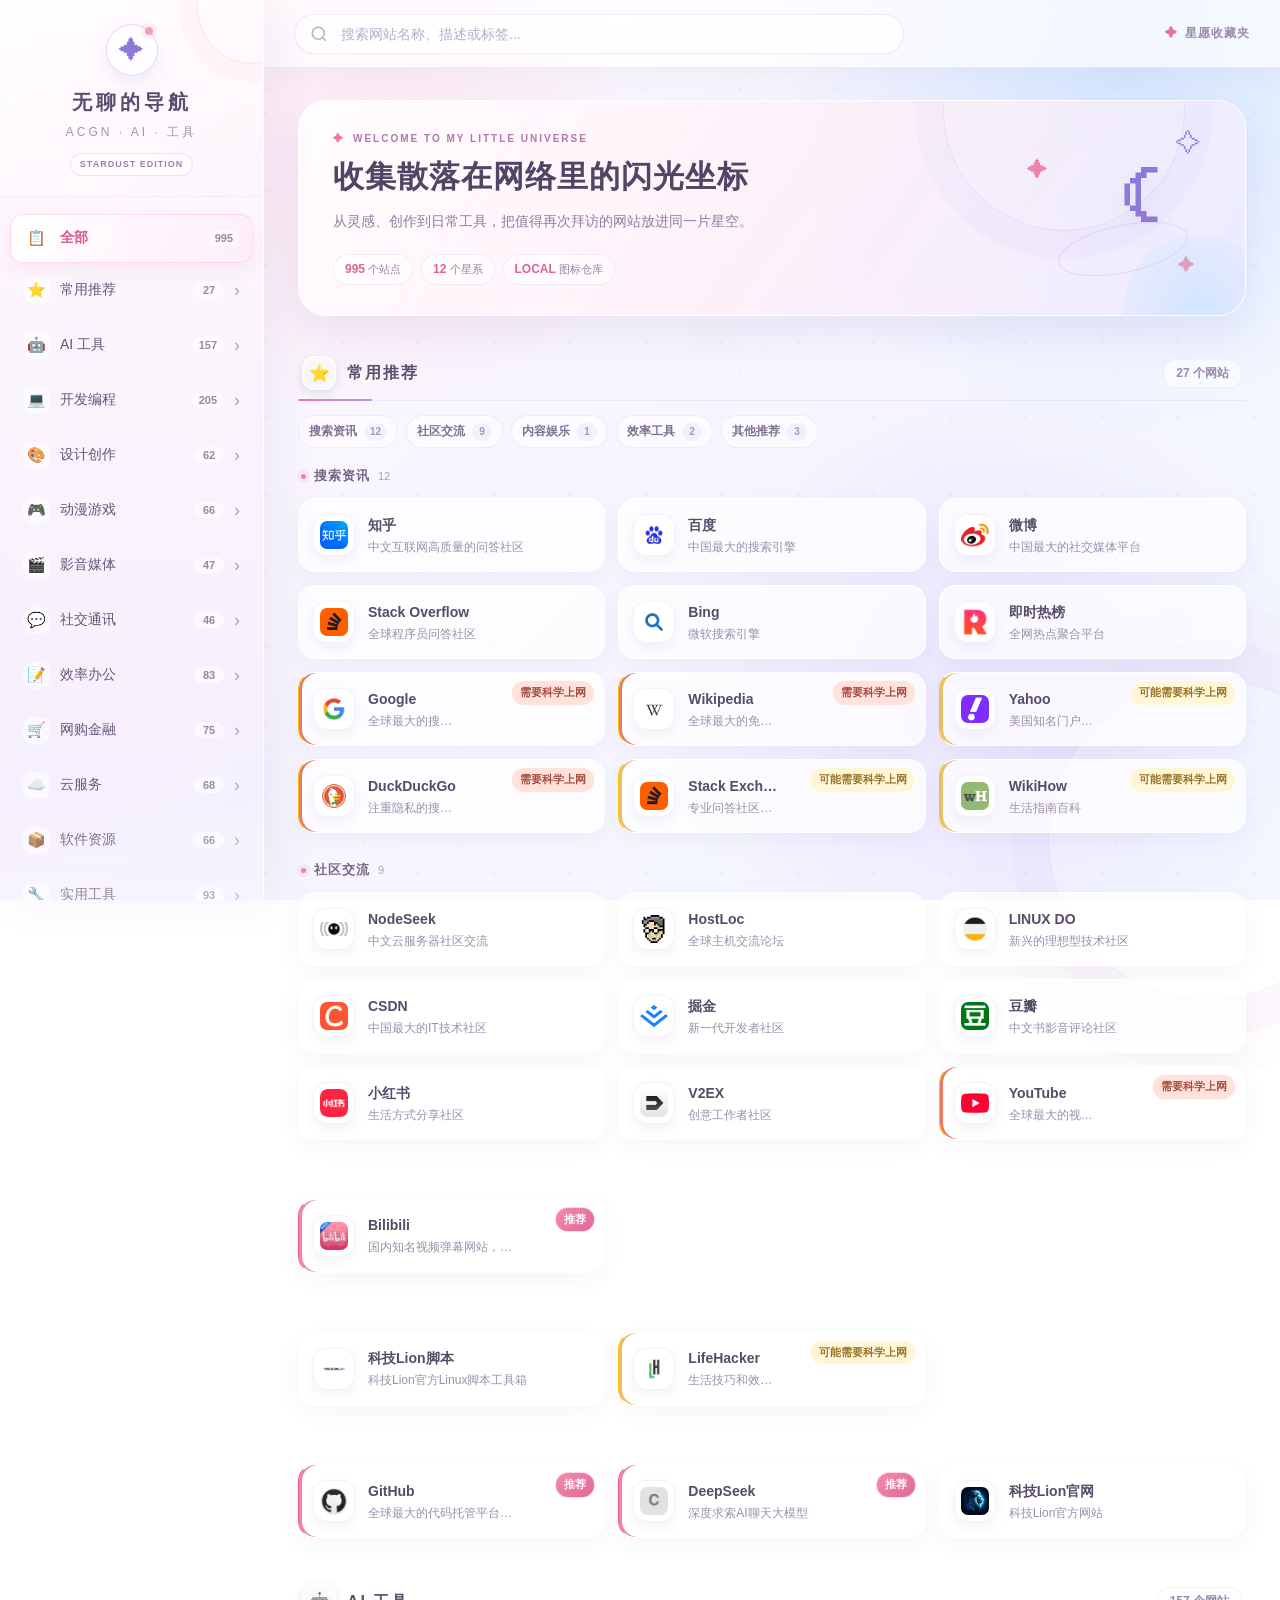
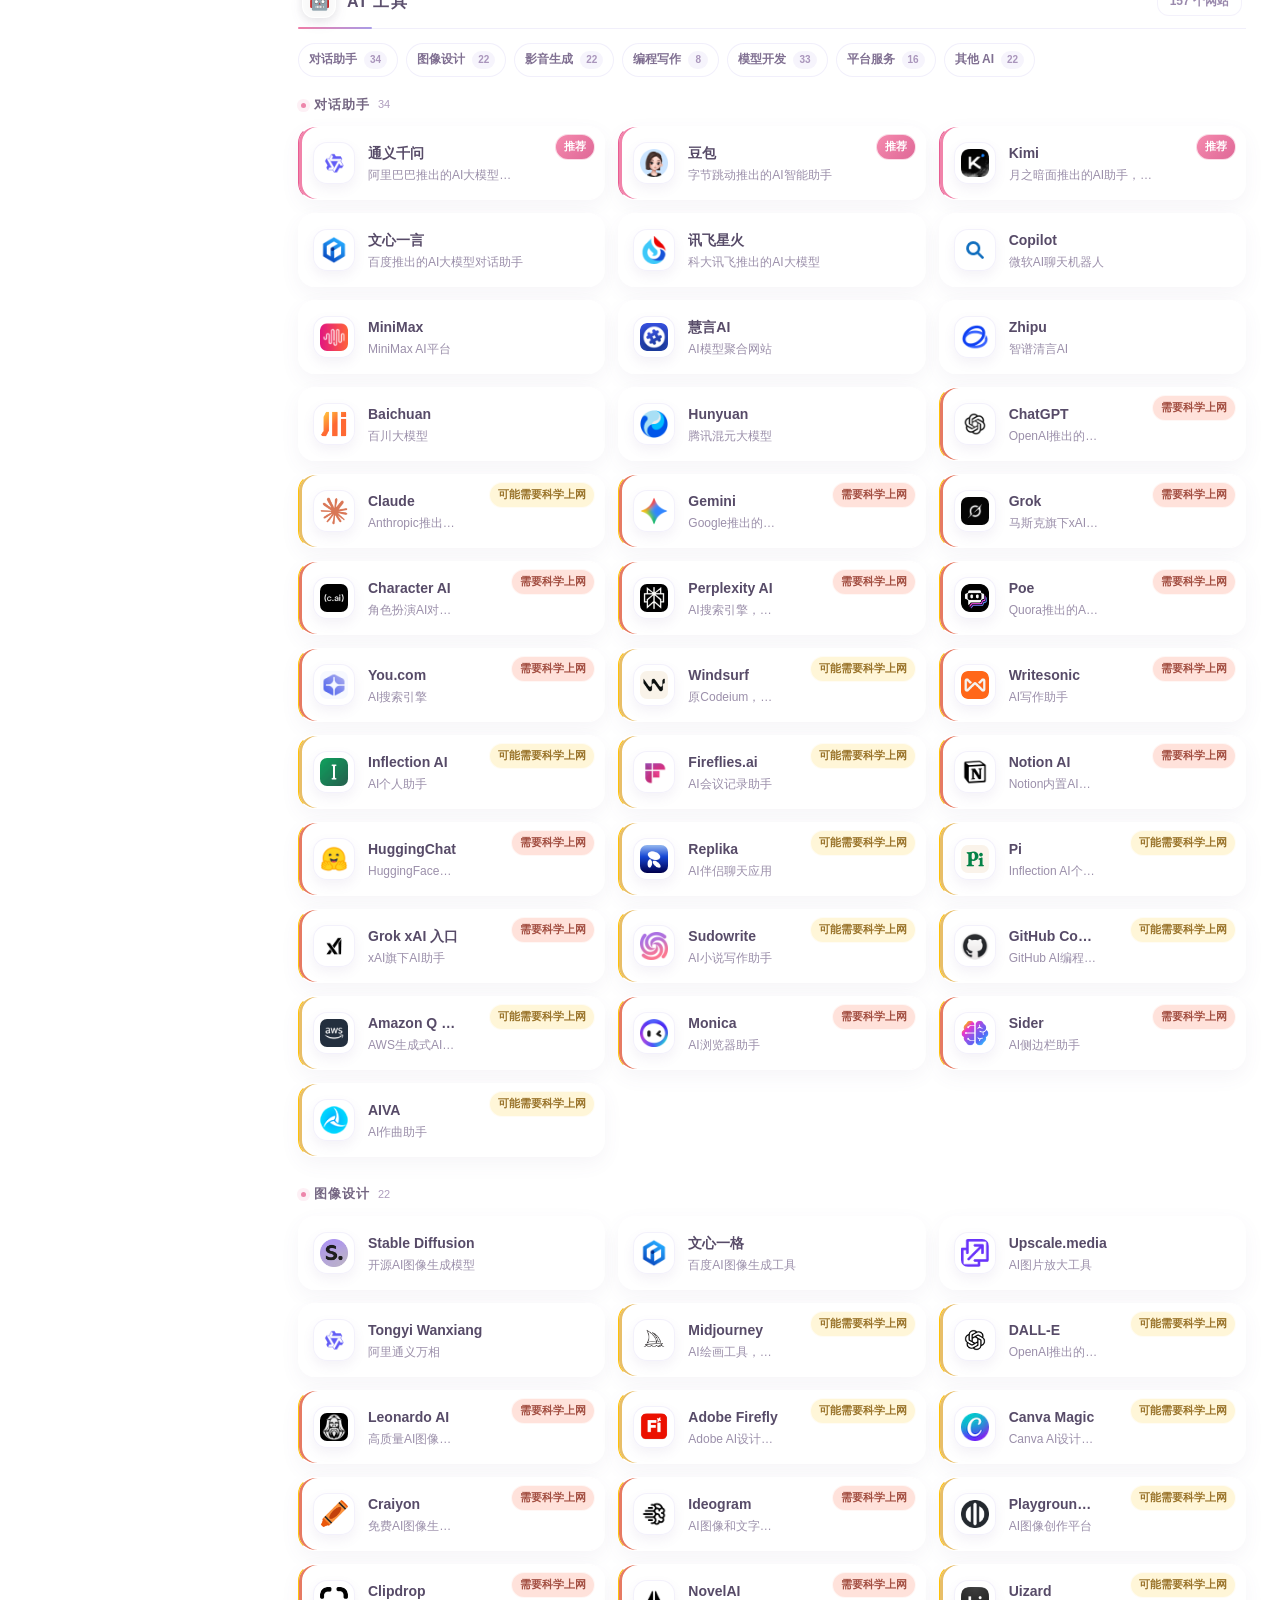
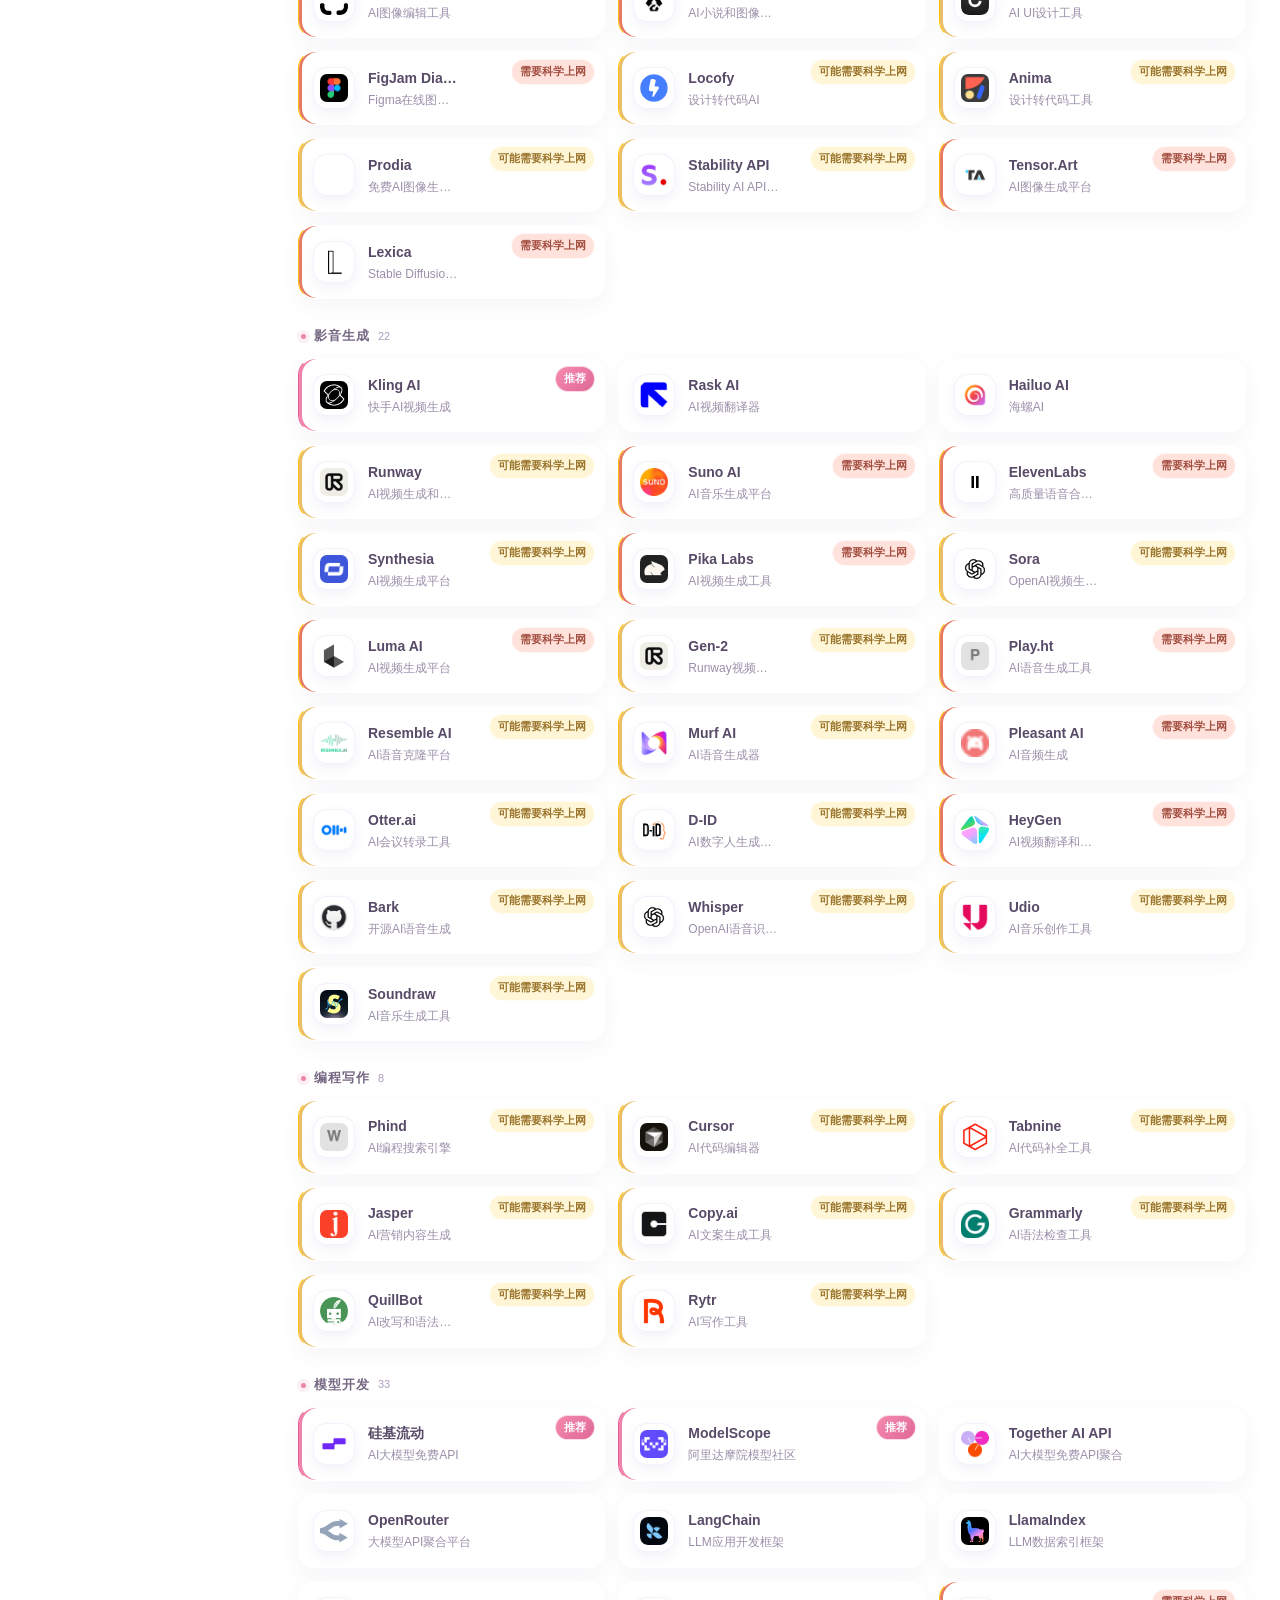
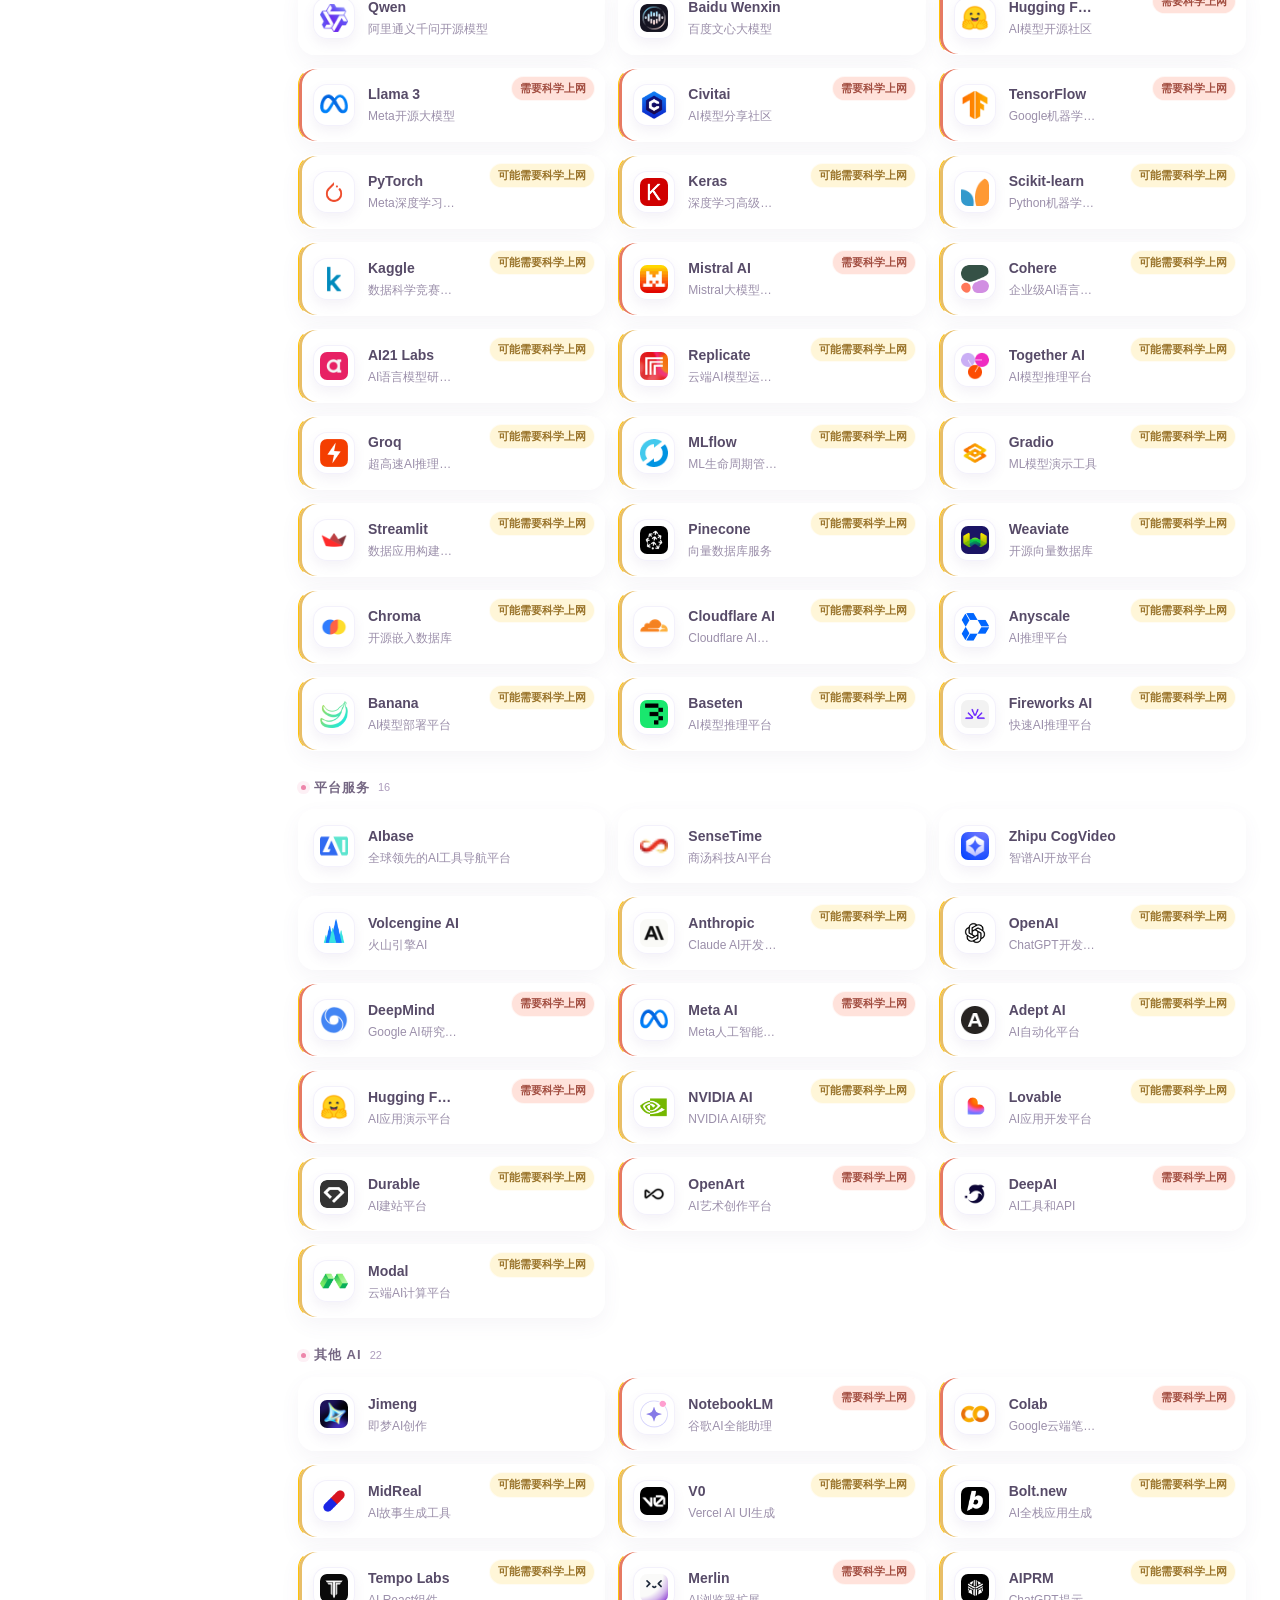
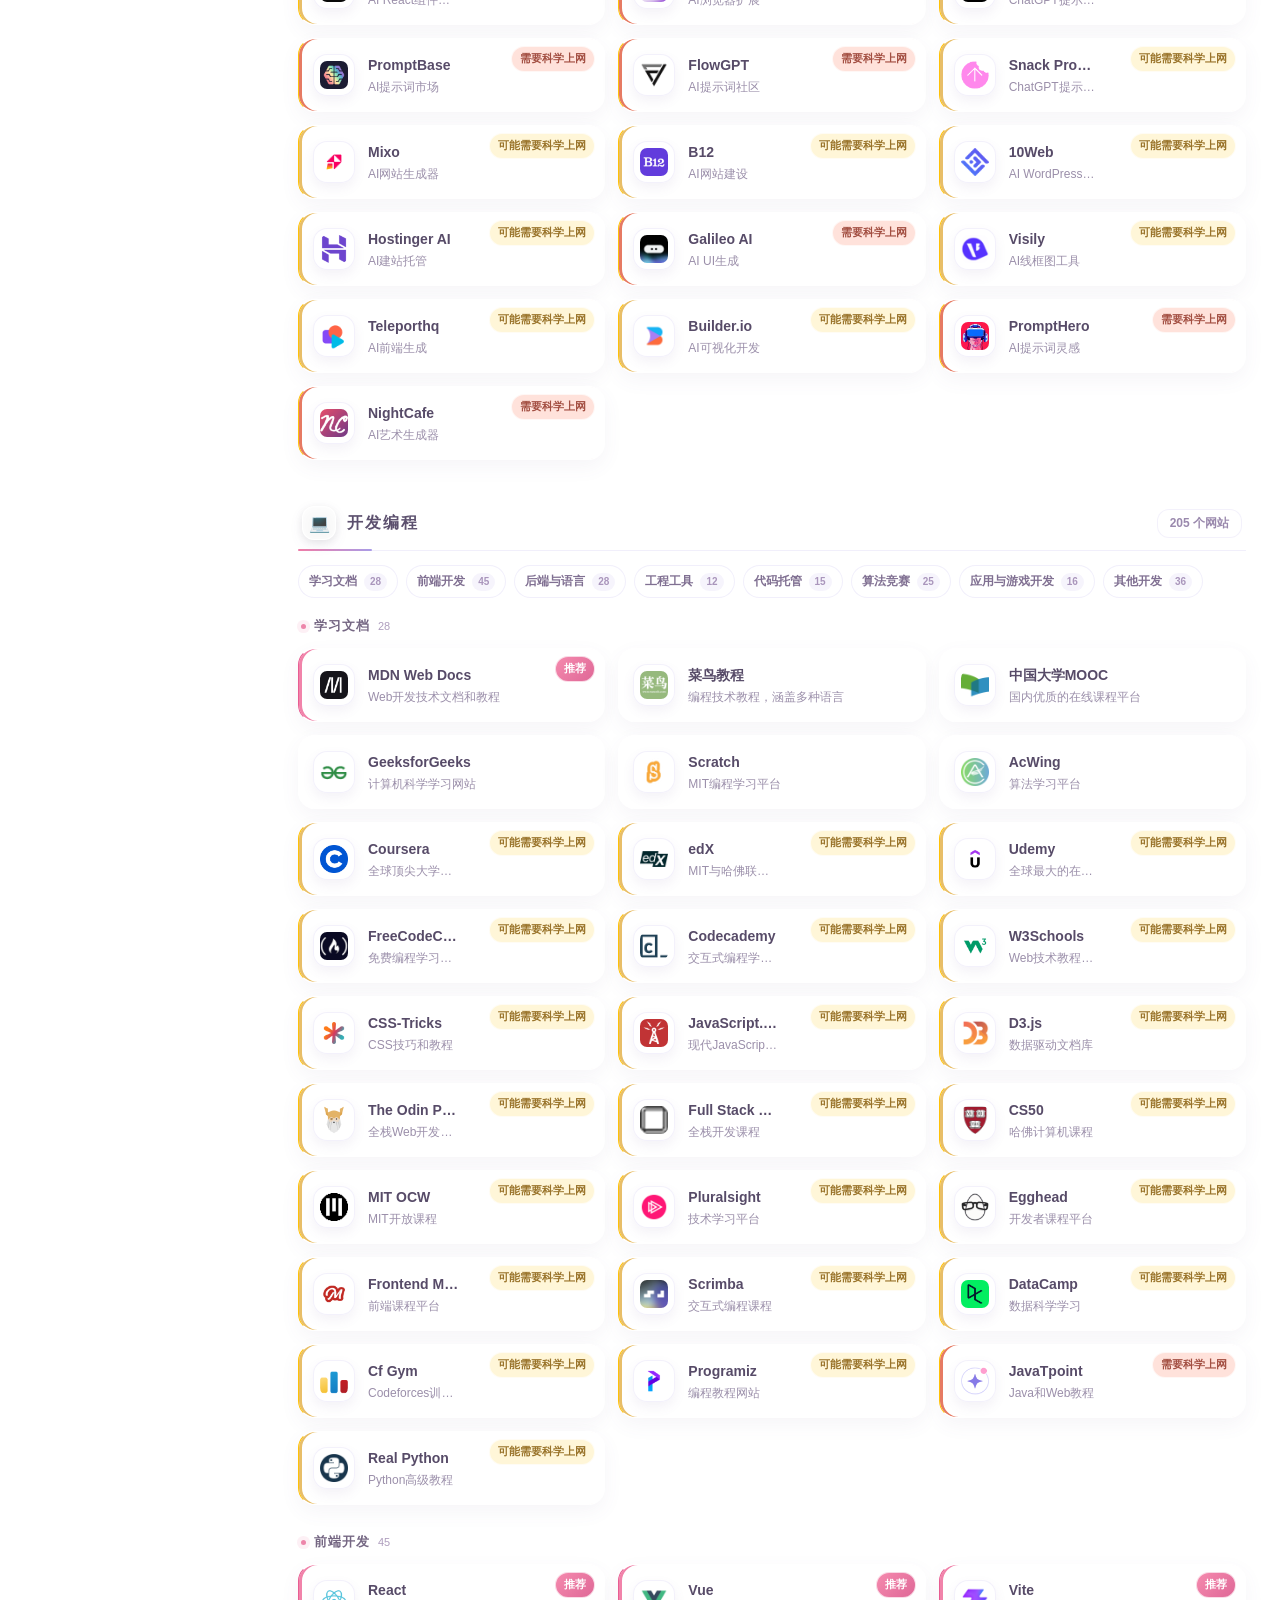
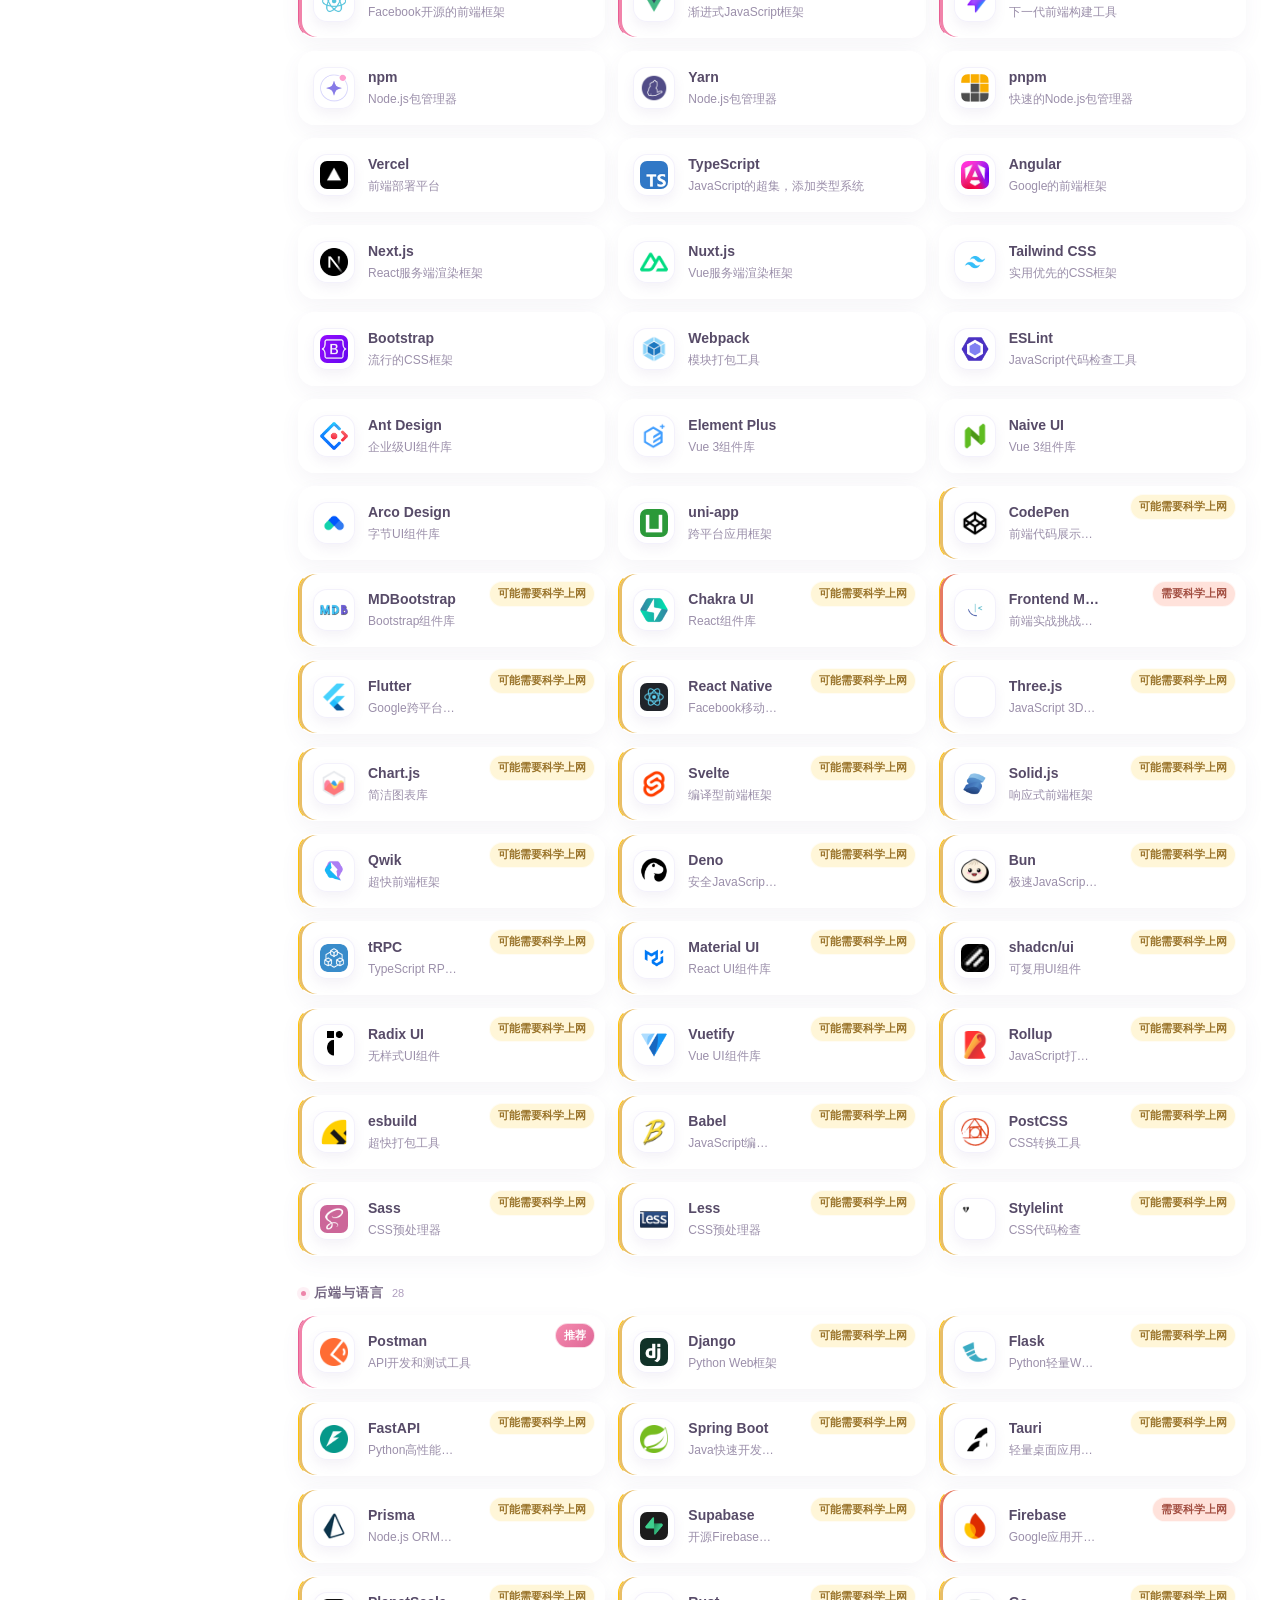
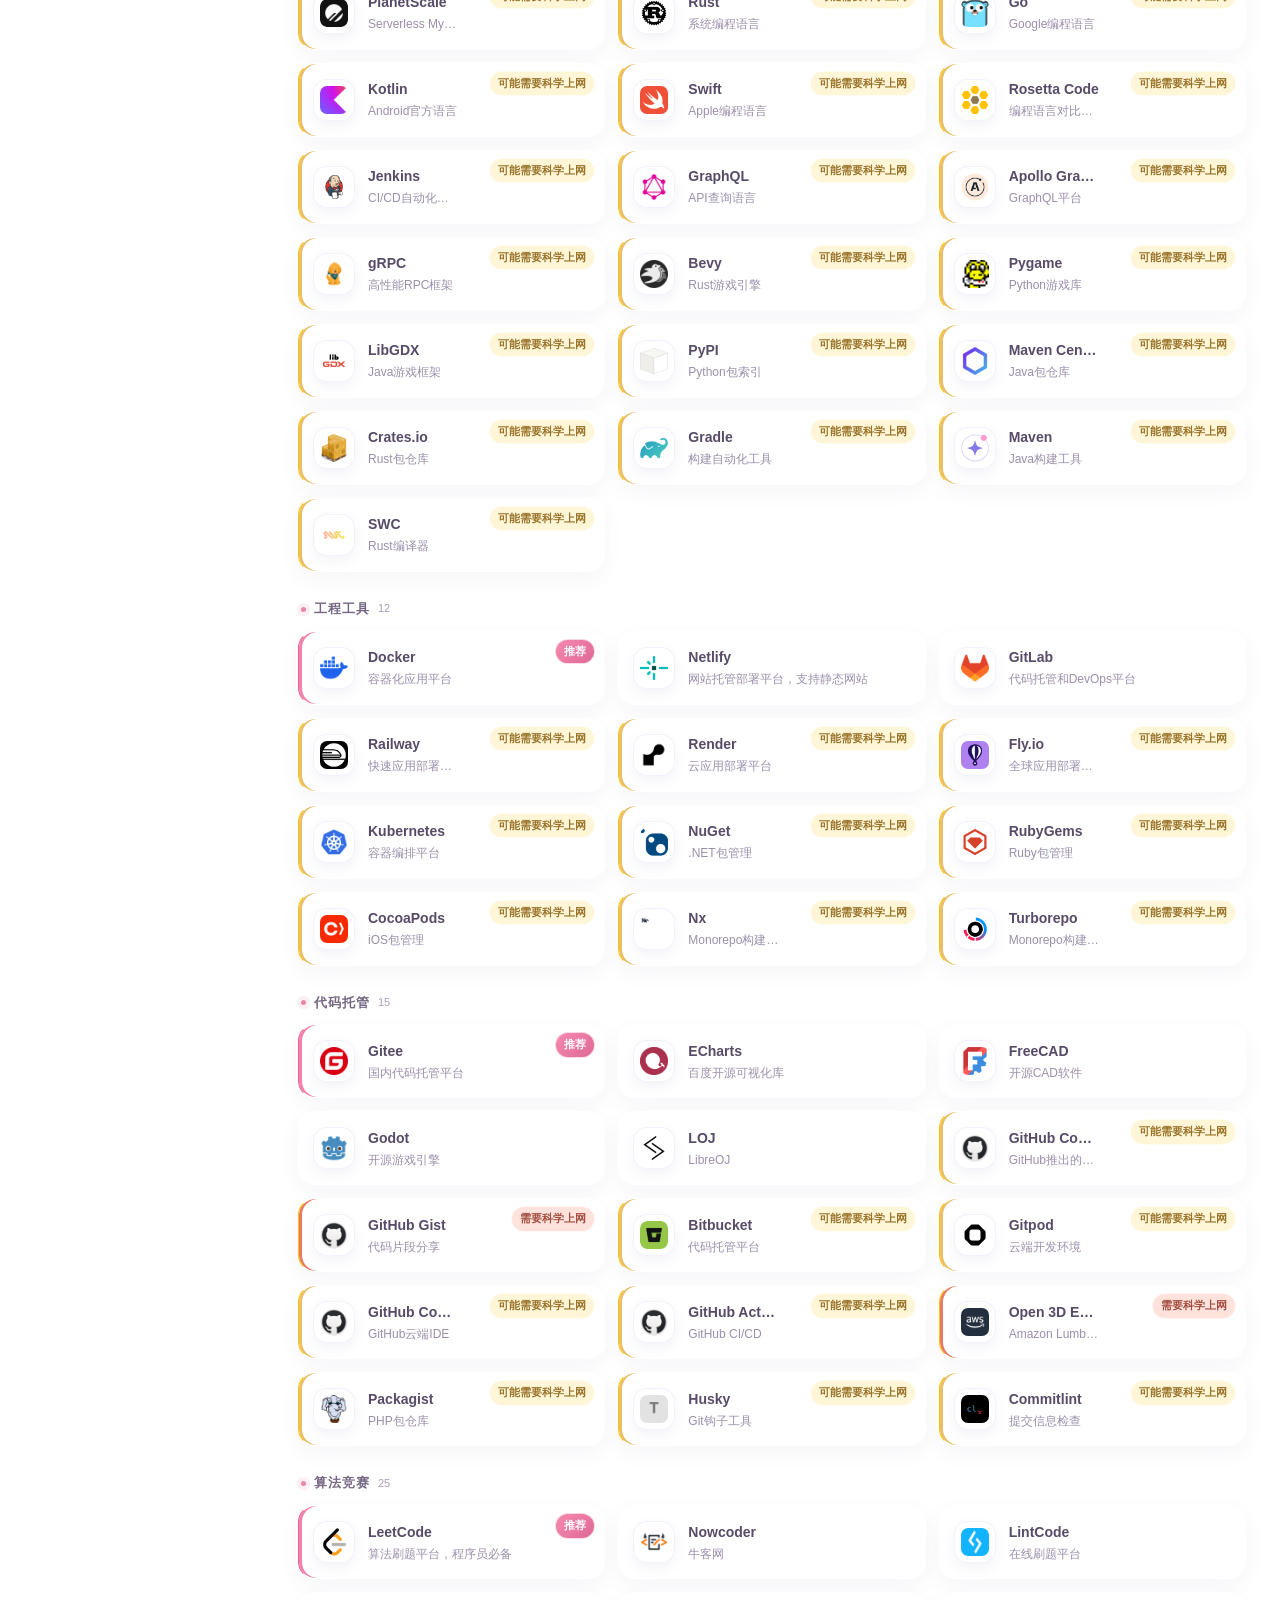
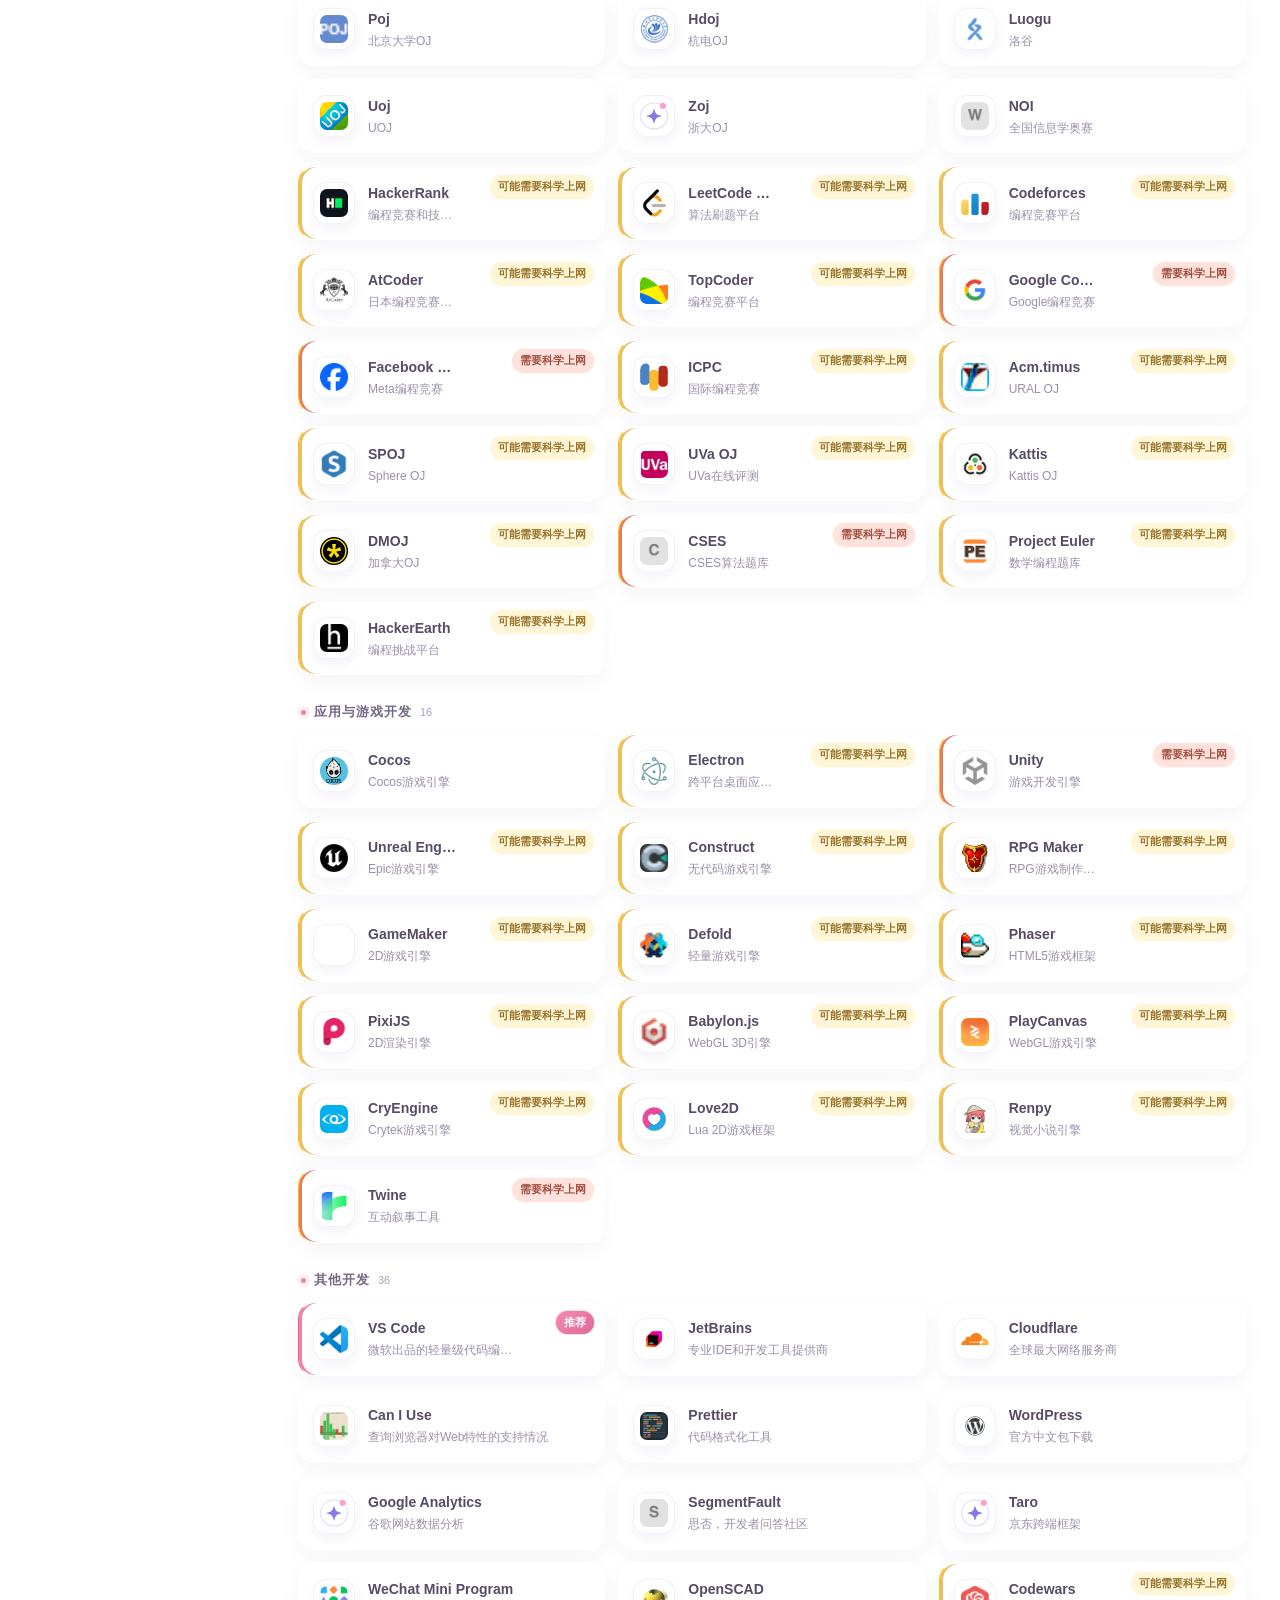
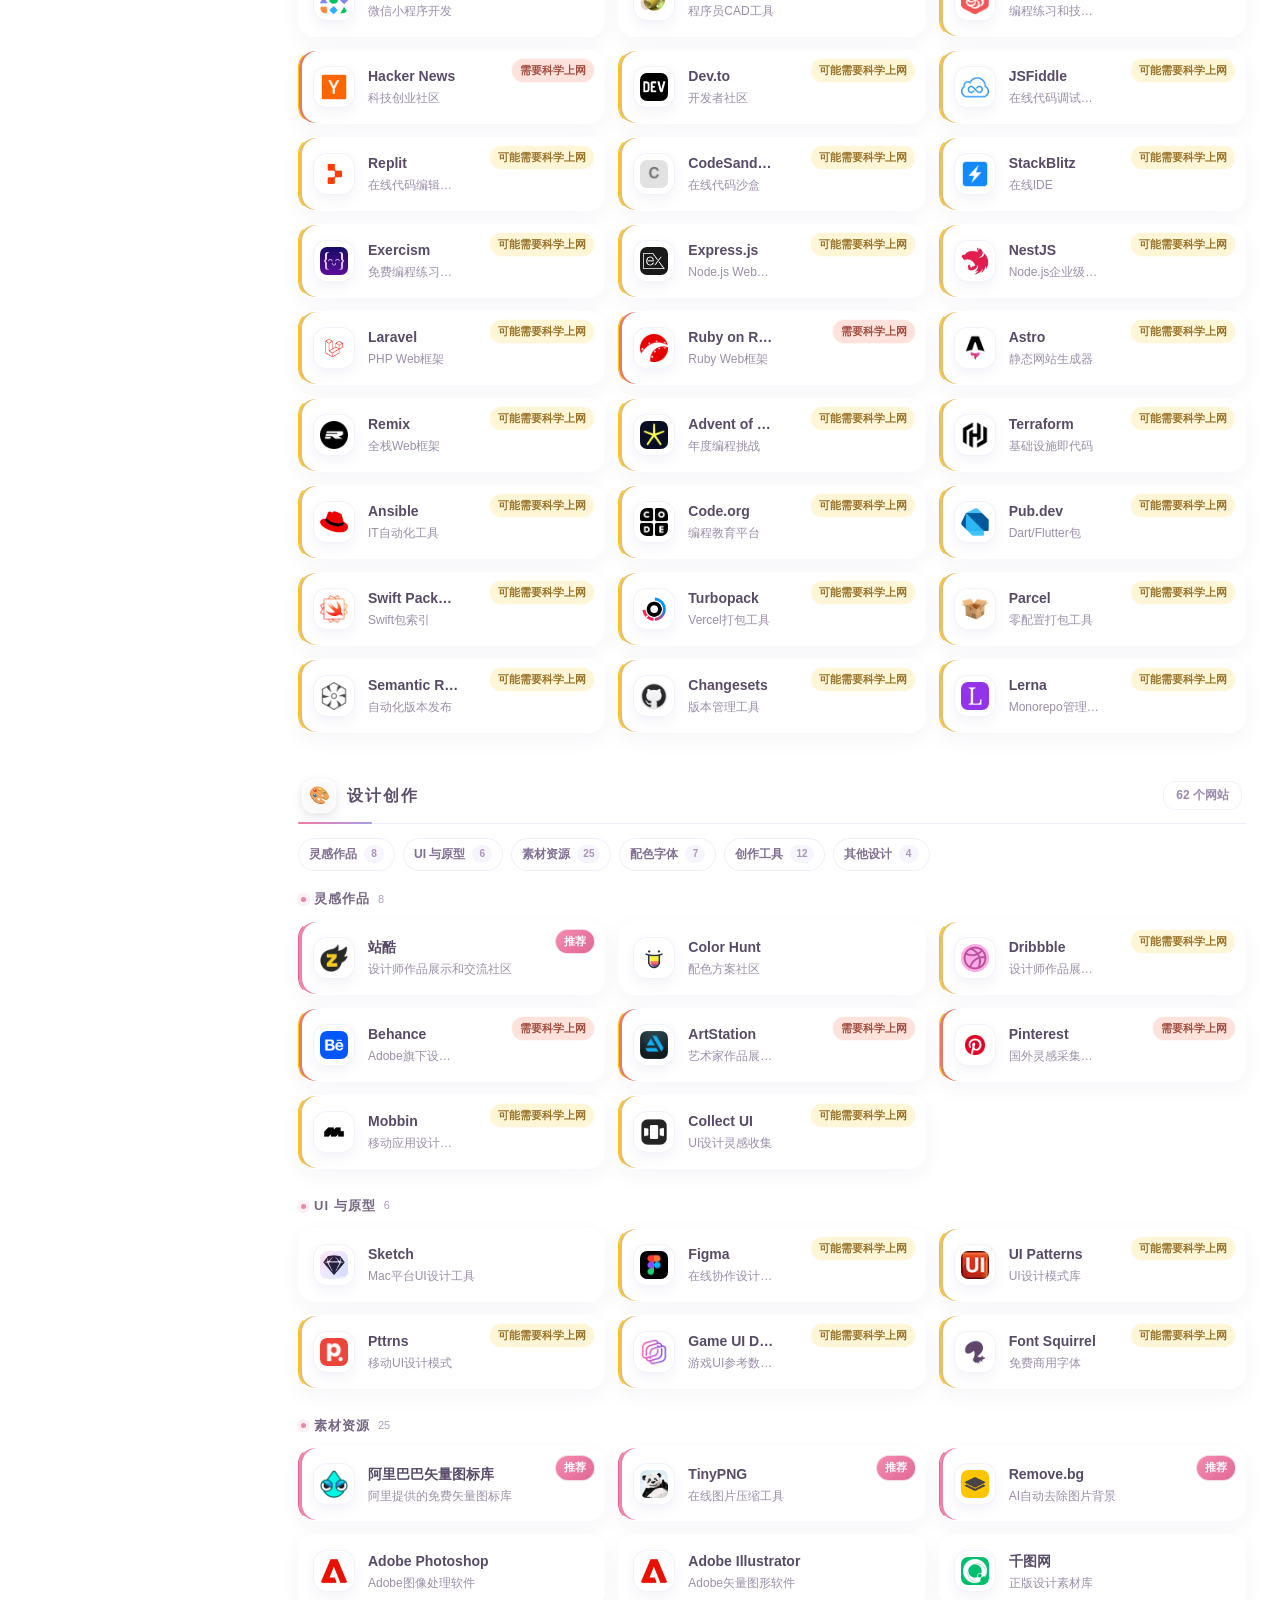
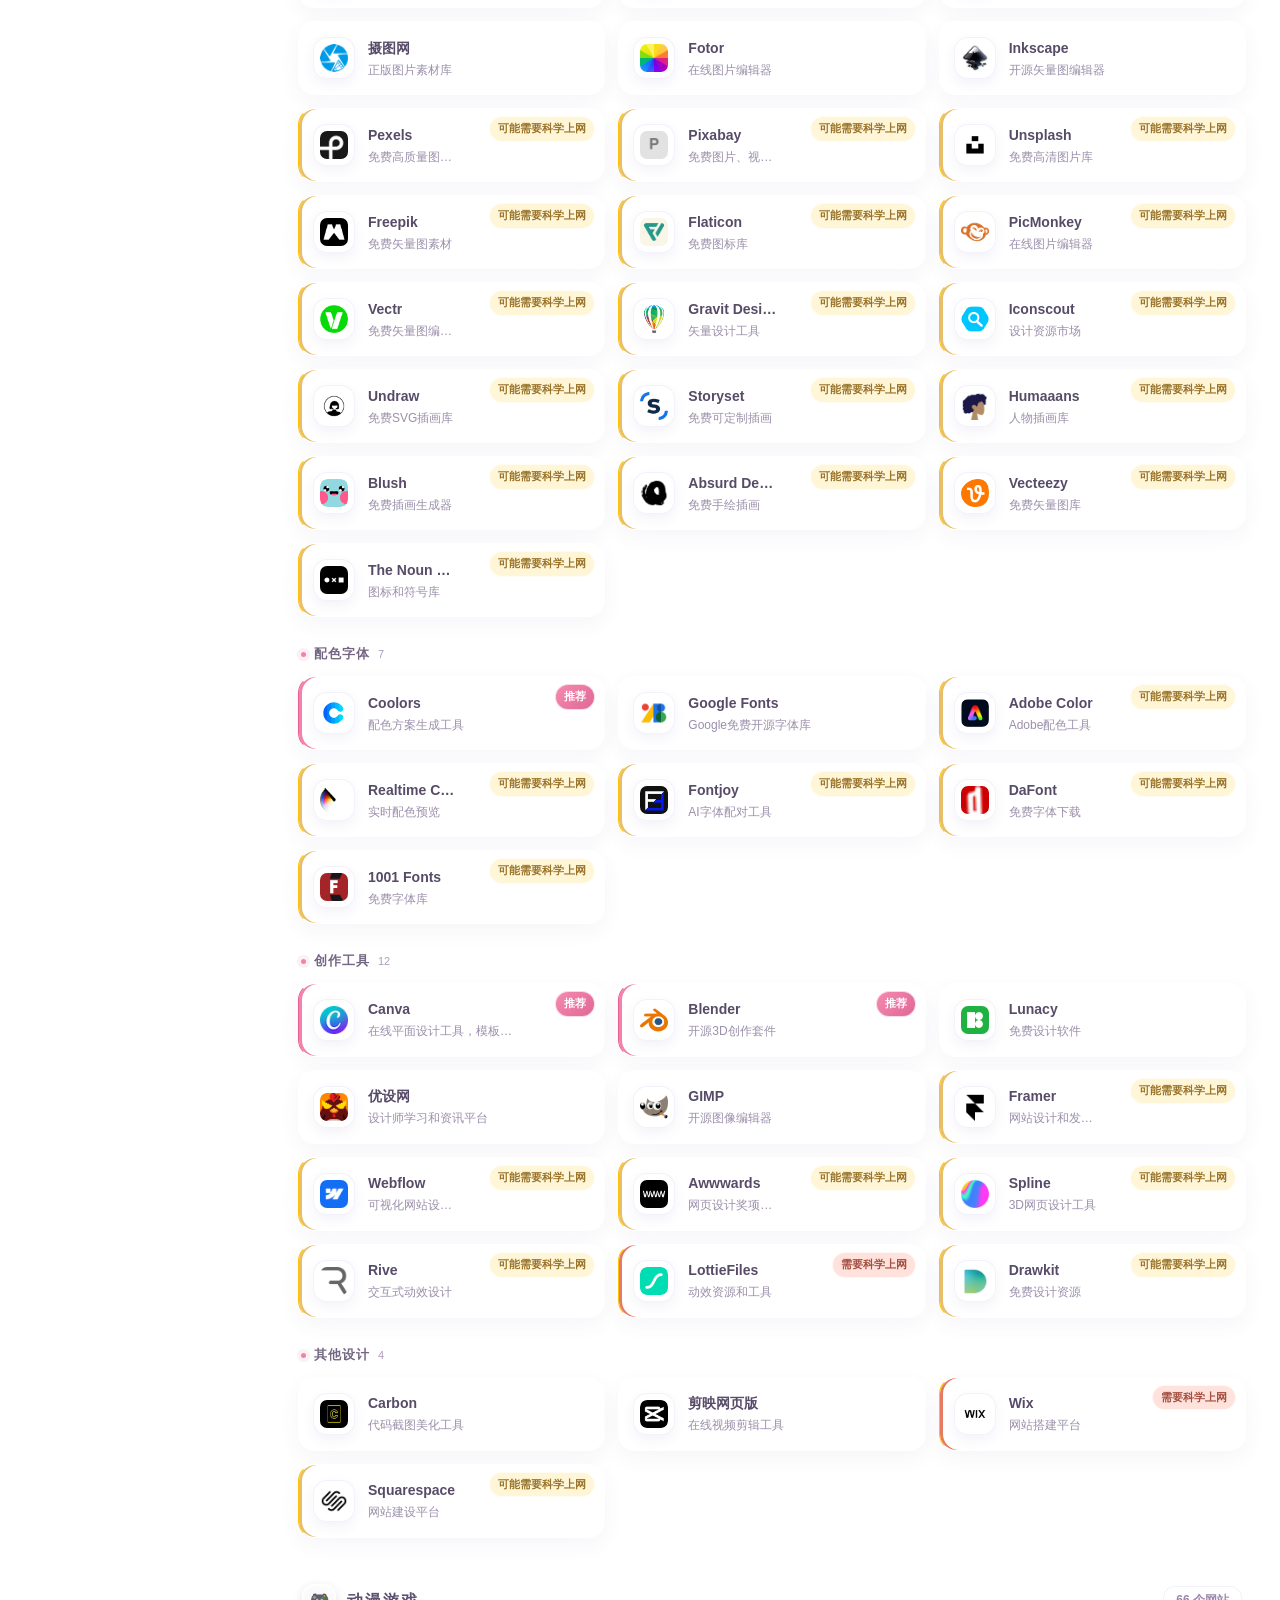
==== commit 79785406: "修复：完成 v1.0.1 安全、导航与品牌图标更新 * 移除跳转至不安全内容的站点条目及遗留图标 * 修复搜索后点击分类导航无明显响应的问题 * 修复异常 favicon，并更新品牌默认图标 * 为默" ====
--- a/index.html
+++ b/index.html
@@ -10,8 +10,8 @@
     <meta name="mobile-web-app-capable" content="yes">
     <meta name="apple-mobile-web-app-capable" content="yes">
     <meta name="apple-mobile-web-app-status-bar-style" content="default">
-    <link rel="icon" href="assets/img/default-icon.png">
-    <link rel="apple-touch-icon" href="assets/img/default-icon.png">
+    <link rel="icon" href="assets/img/default-icon.png?v=608d62088fc4">
+    <link rel="apple-touch-icon" href="assets/img/default-icon.png?v=608d62088fc4">
     <link rel="stylesheet" href="assets/css/style.css?v=d8b2245f012b">
 </head>
 <body>
@@ -37,7 +37,7 @@
     <div class="main-content">
         <!-- 顶部导航栏 -->
         <nav class="topbar">
-            <button class="sidebar-toggle" id="sidebarToggle" aria-label="切换菜单">
+        <button class="sidebar-toggle" id="sidebarToggle" aria-label="切换菜单" aria-controls="sidebar" aria-expanded="false">
                 <svg viewBox="0 0 24 24" fill="none" stroke="currentColor" stroke-width="2"><path d="M3 12h18M3 6h18M3 18h18"></path></svg>
             </button>
             <div class="search-box">
@@ -61,7 +61,7 @@
         <svg viewBox="0 0 24 24" fill="none" stroke="currentColor" stroke-width="2"><path d="m18 15-6-6-6 6"></path></svg>
     </button>
 
-    <script src="assets/js/data.js?v=865f05ea2f94"></script>
-    <script src="assets/js/main.js?v=4d23f4e10bed"></script>
+    <script src="assets/js/data.js?v=871658f9b85a"></script>
+    <script src="assets/js/main.js?v=34600729435e"></script>
 </body>
 </html>
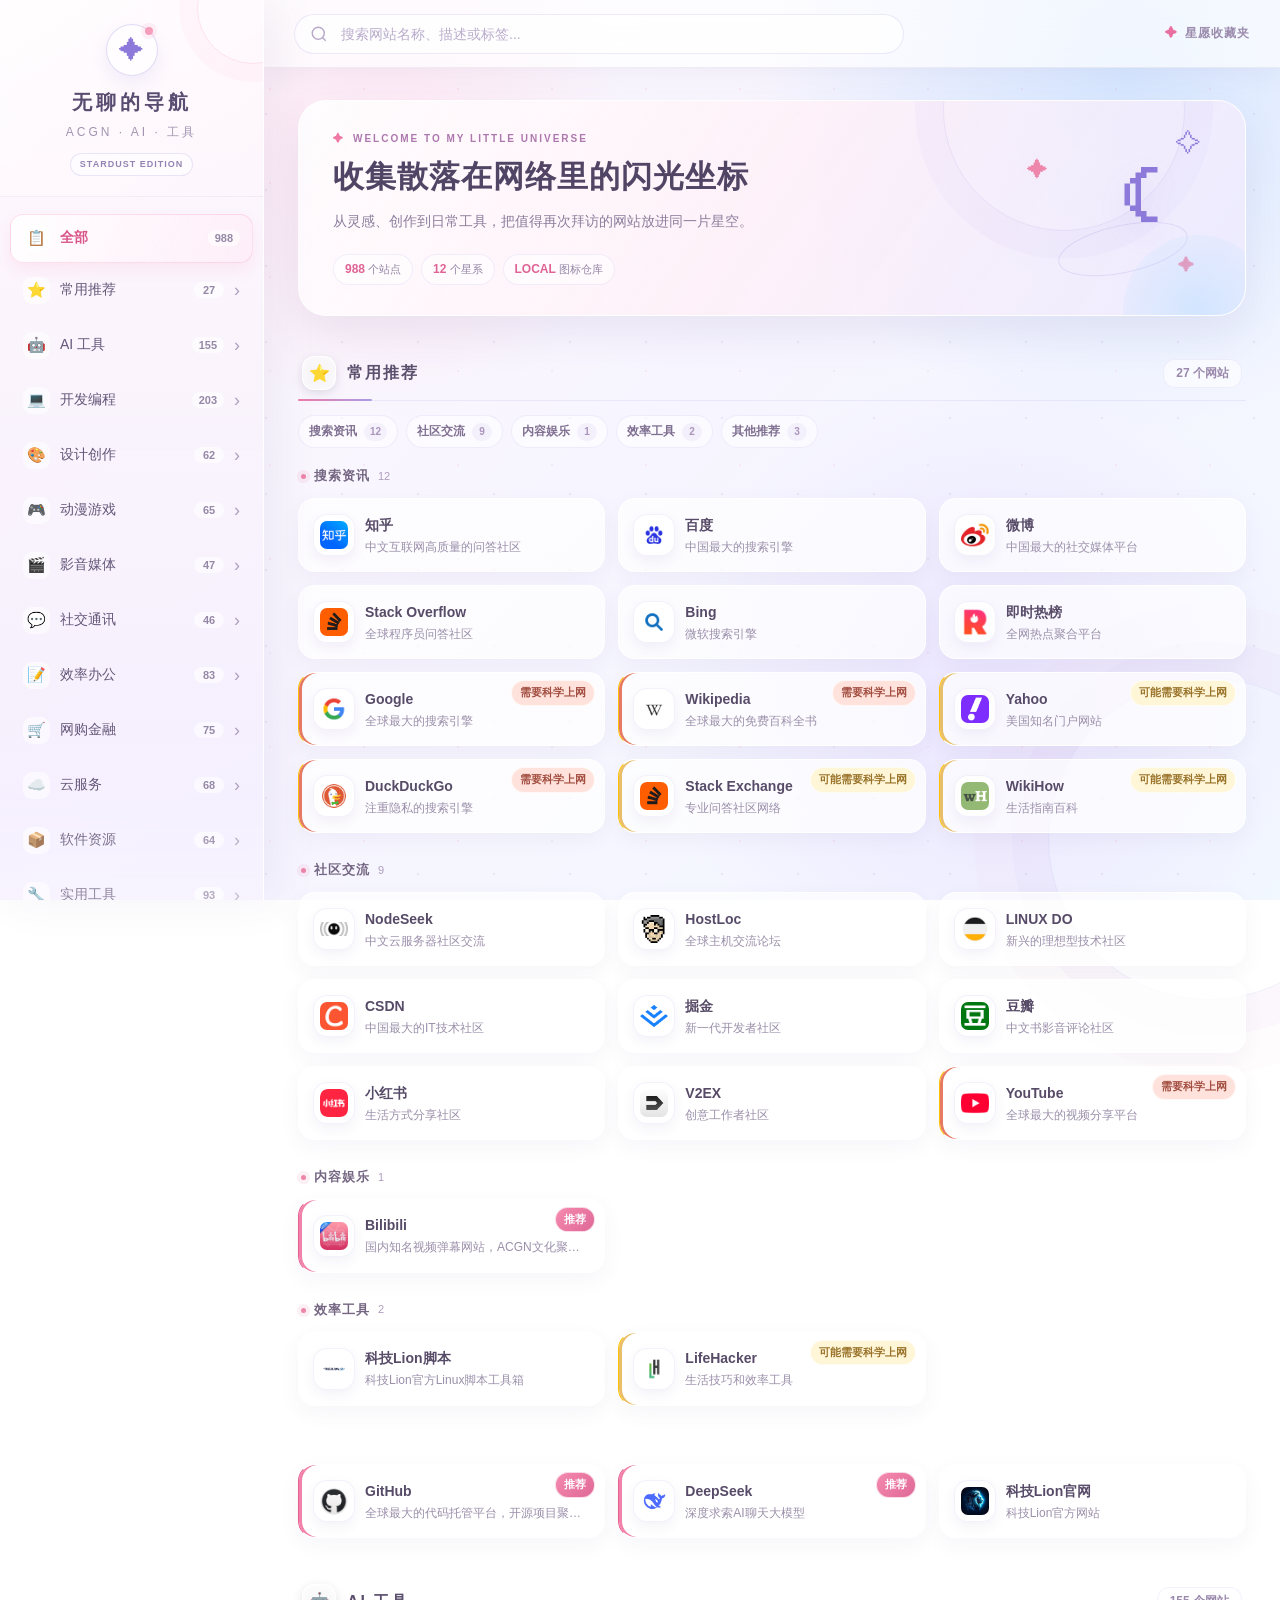
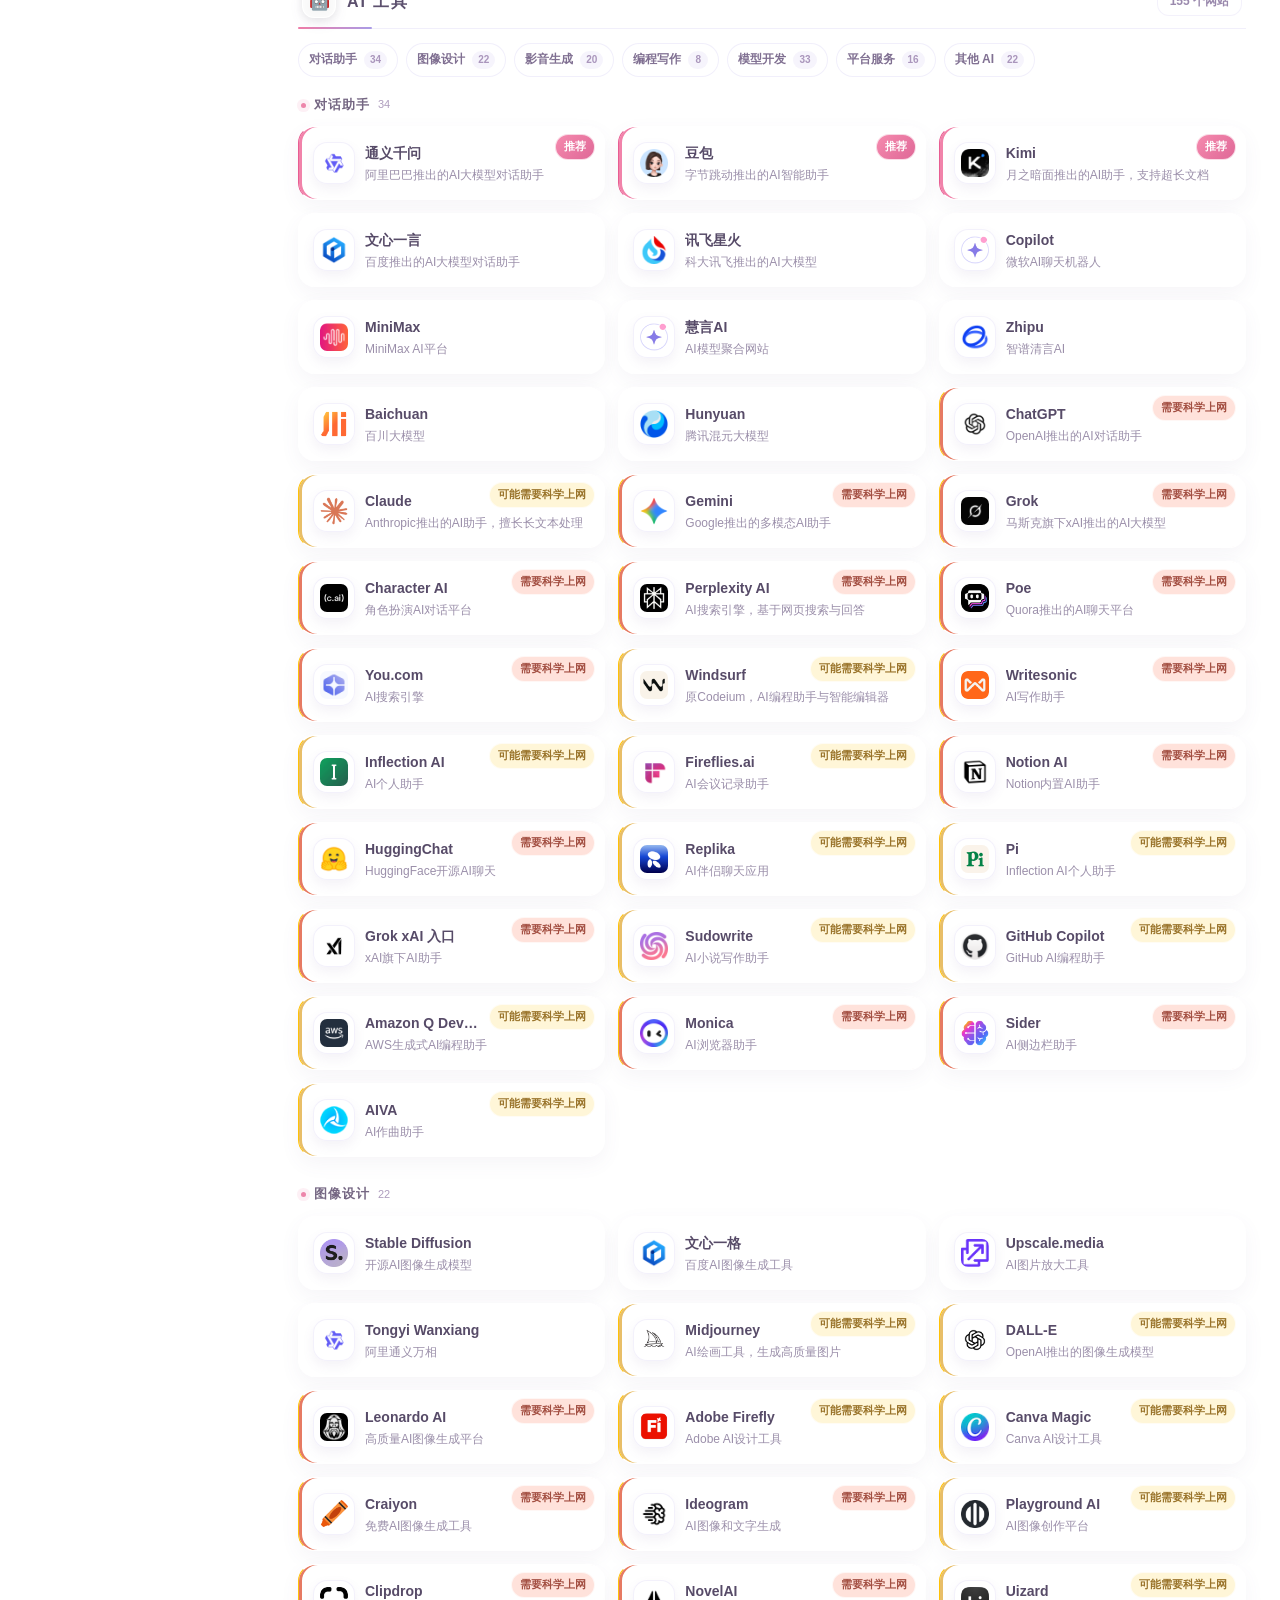
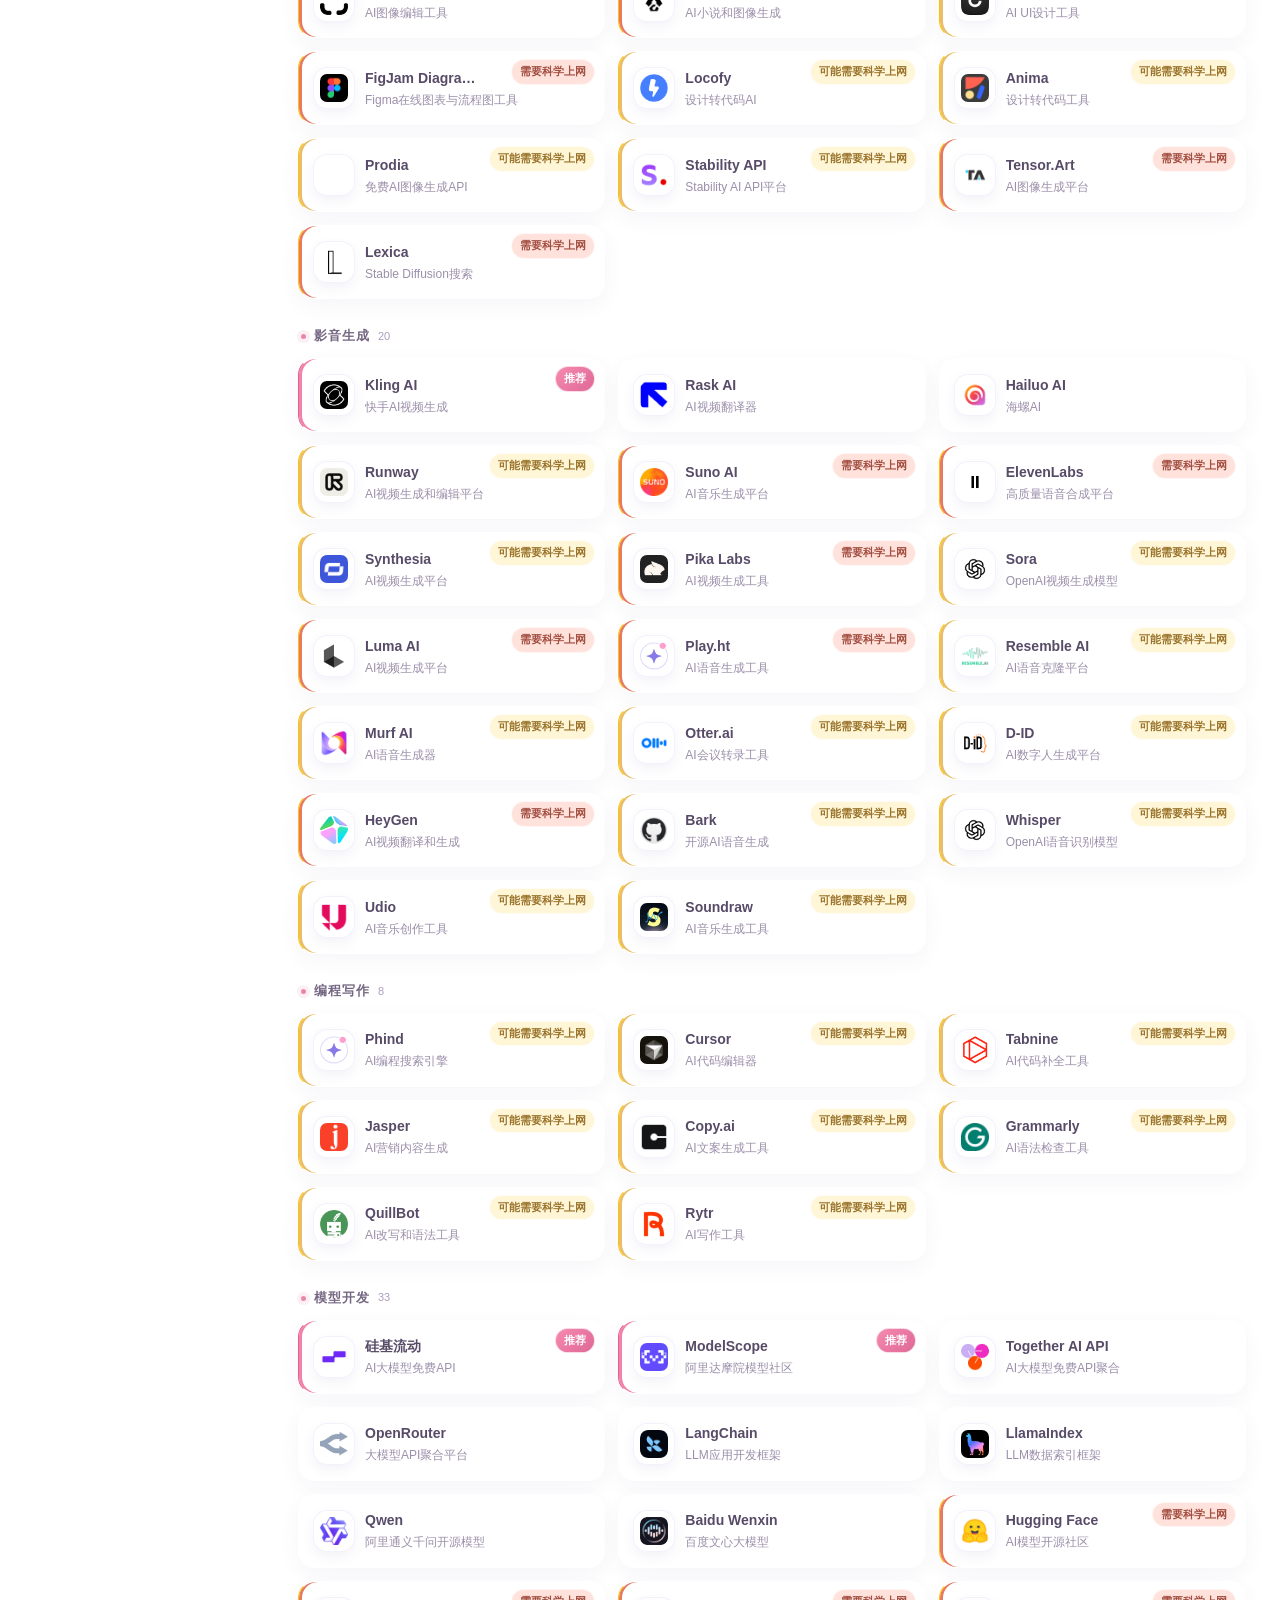
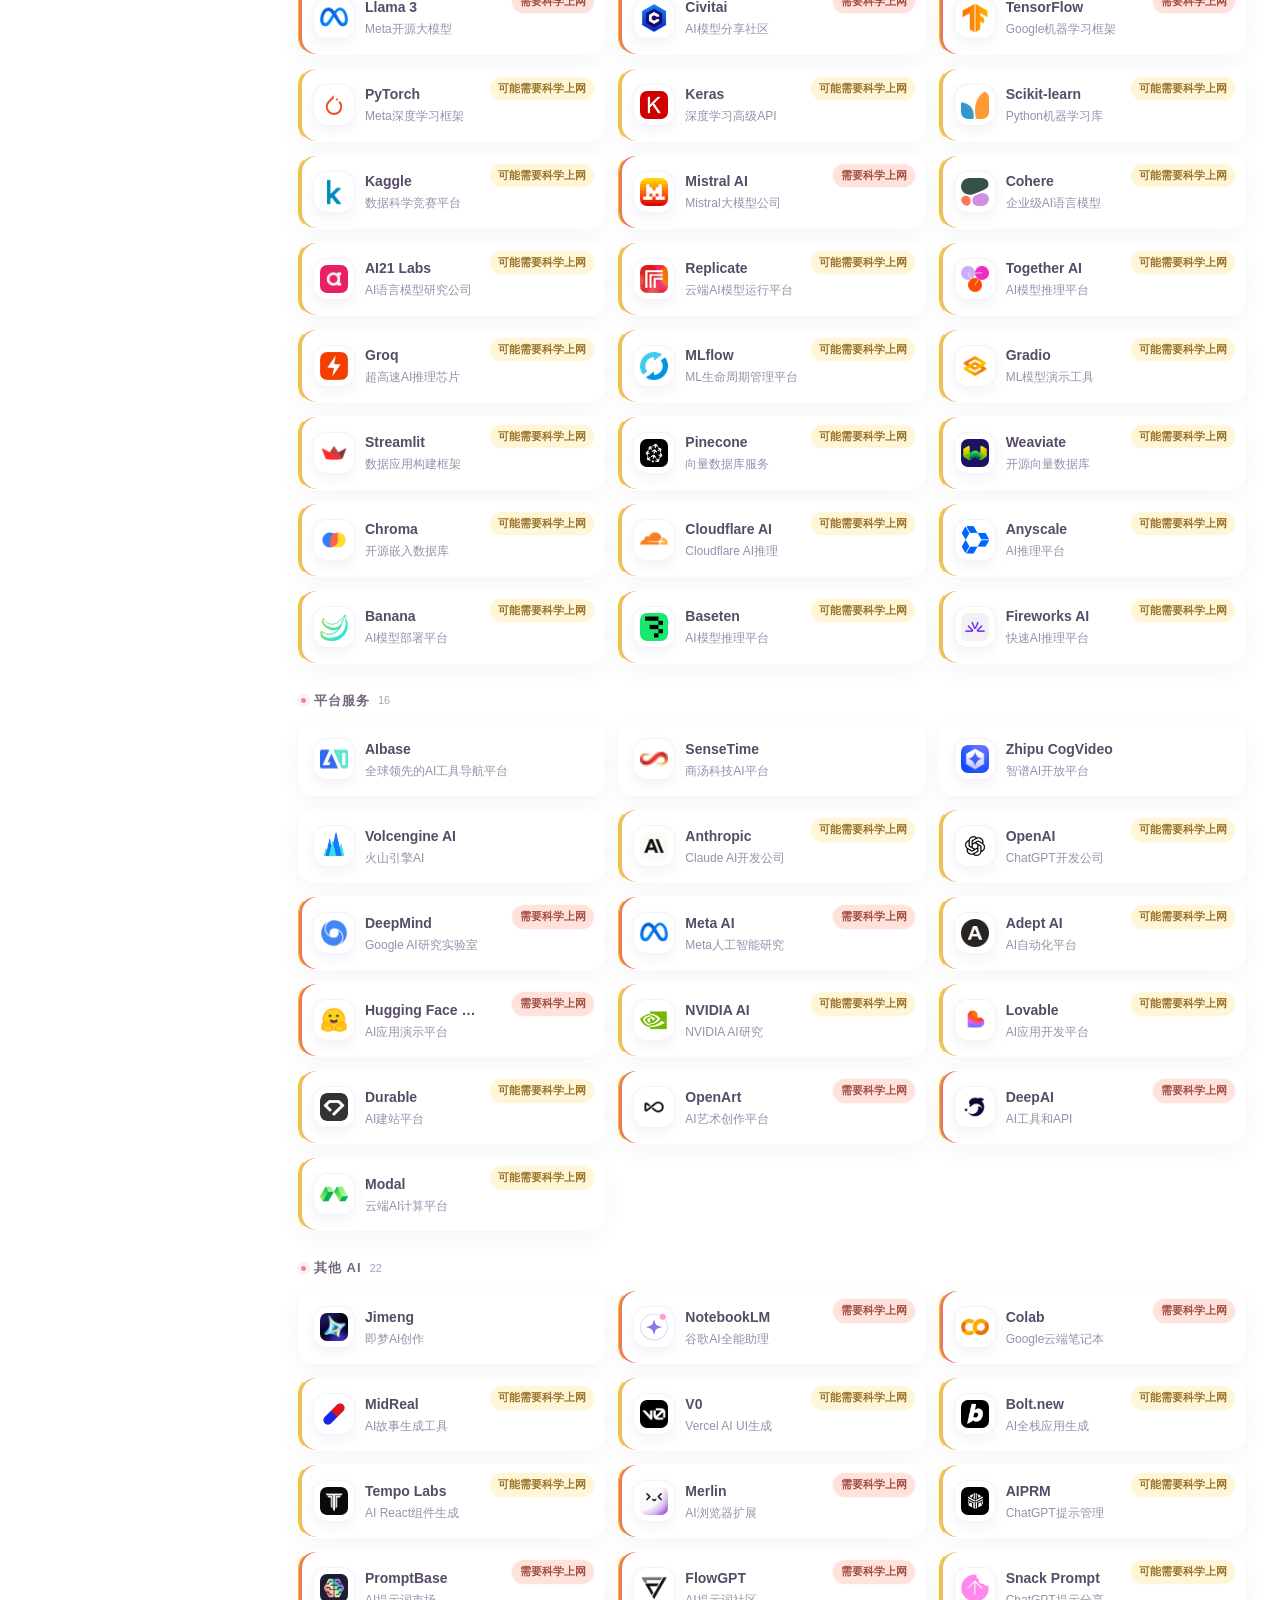
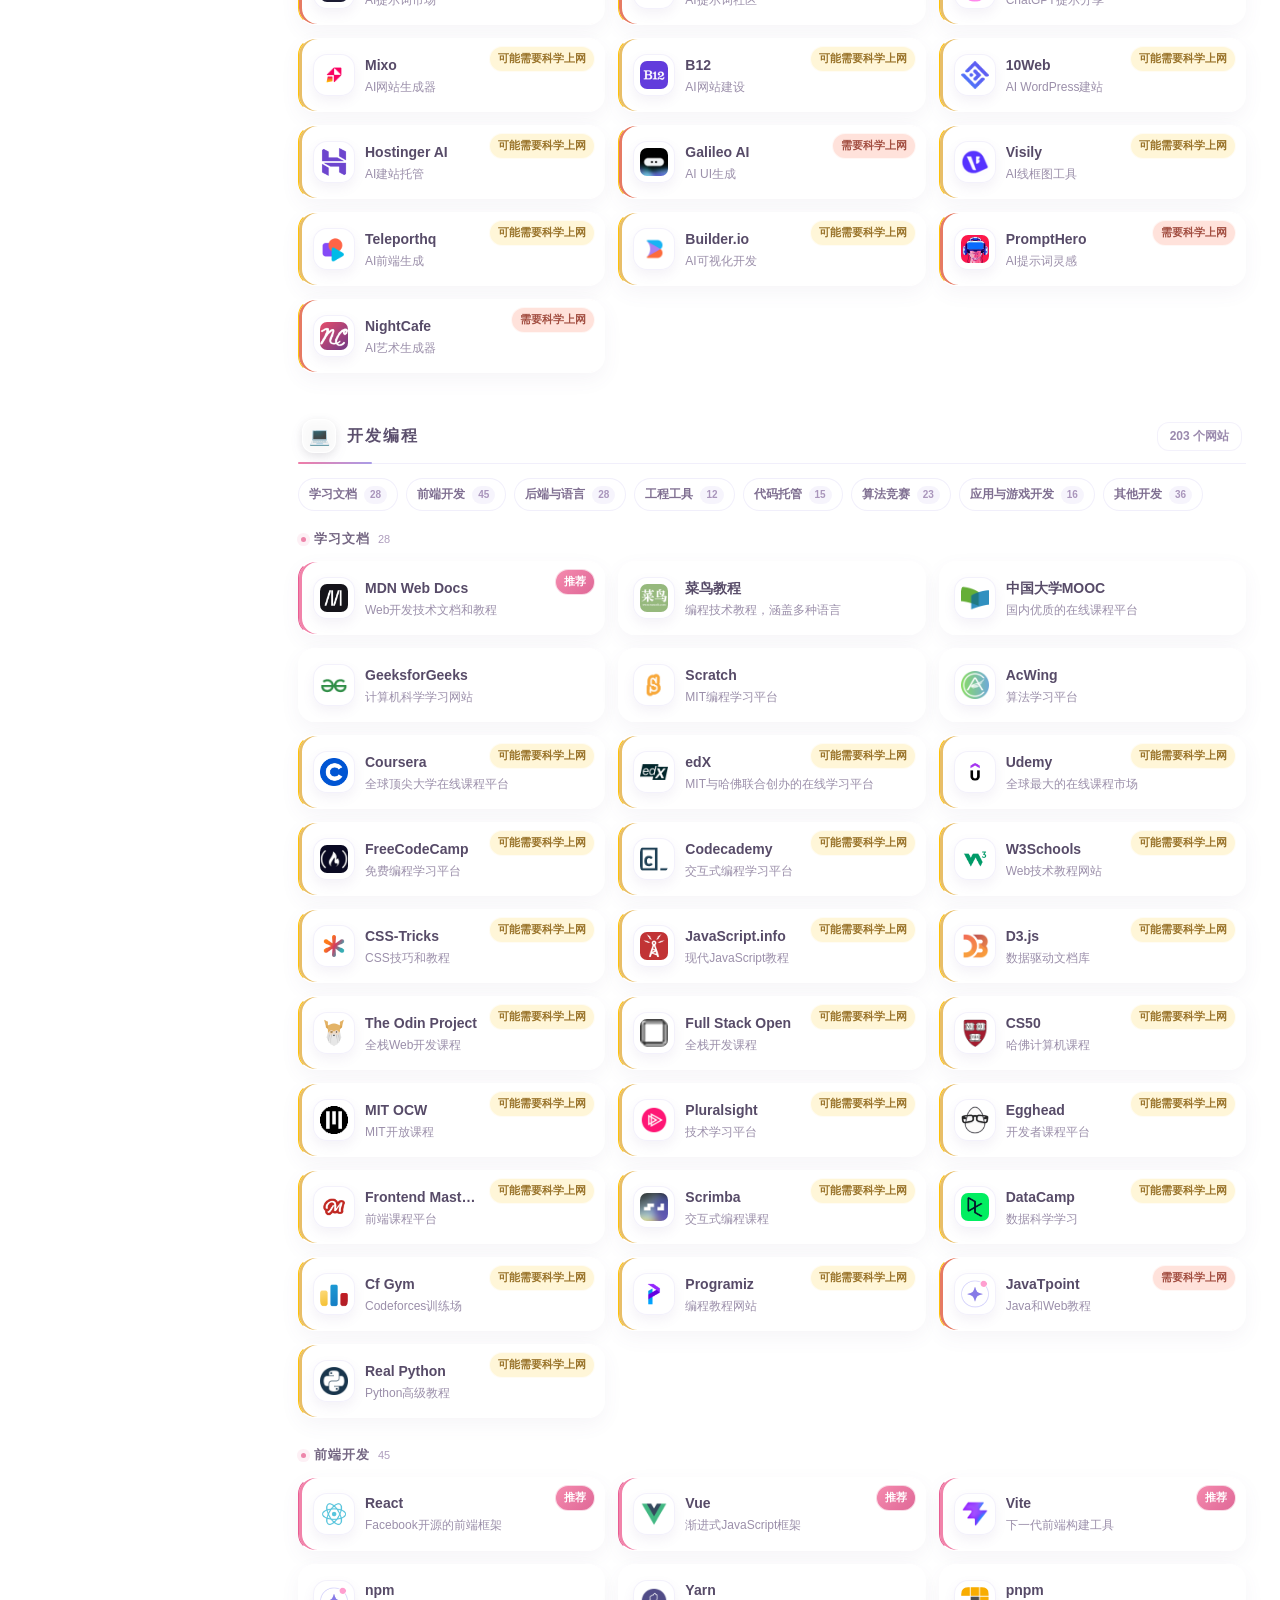
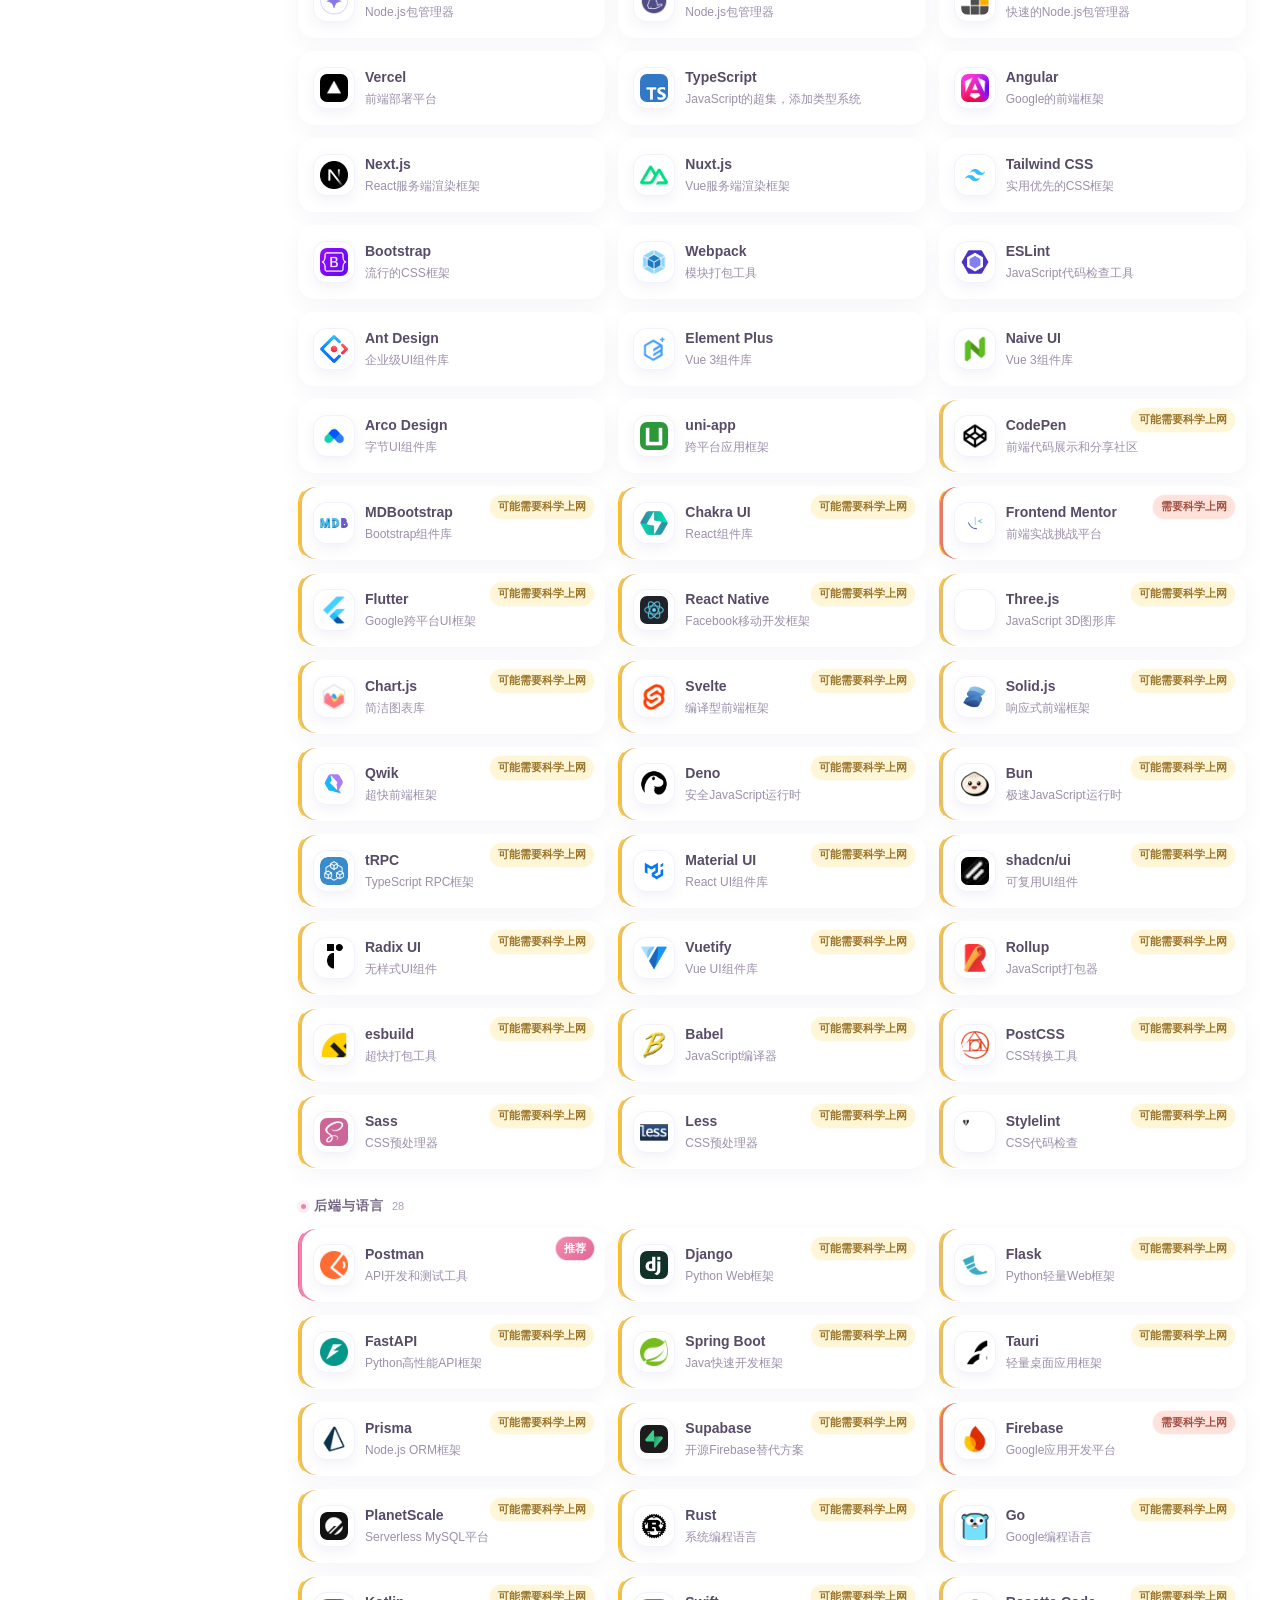
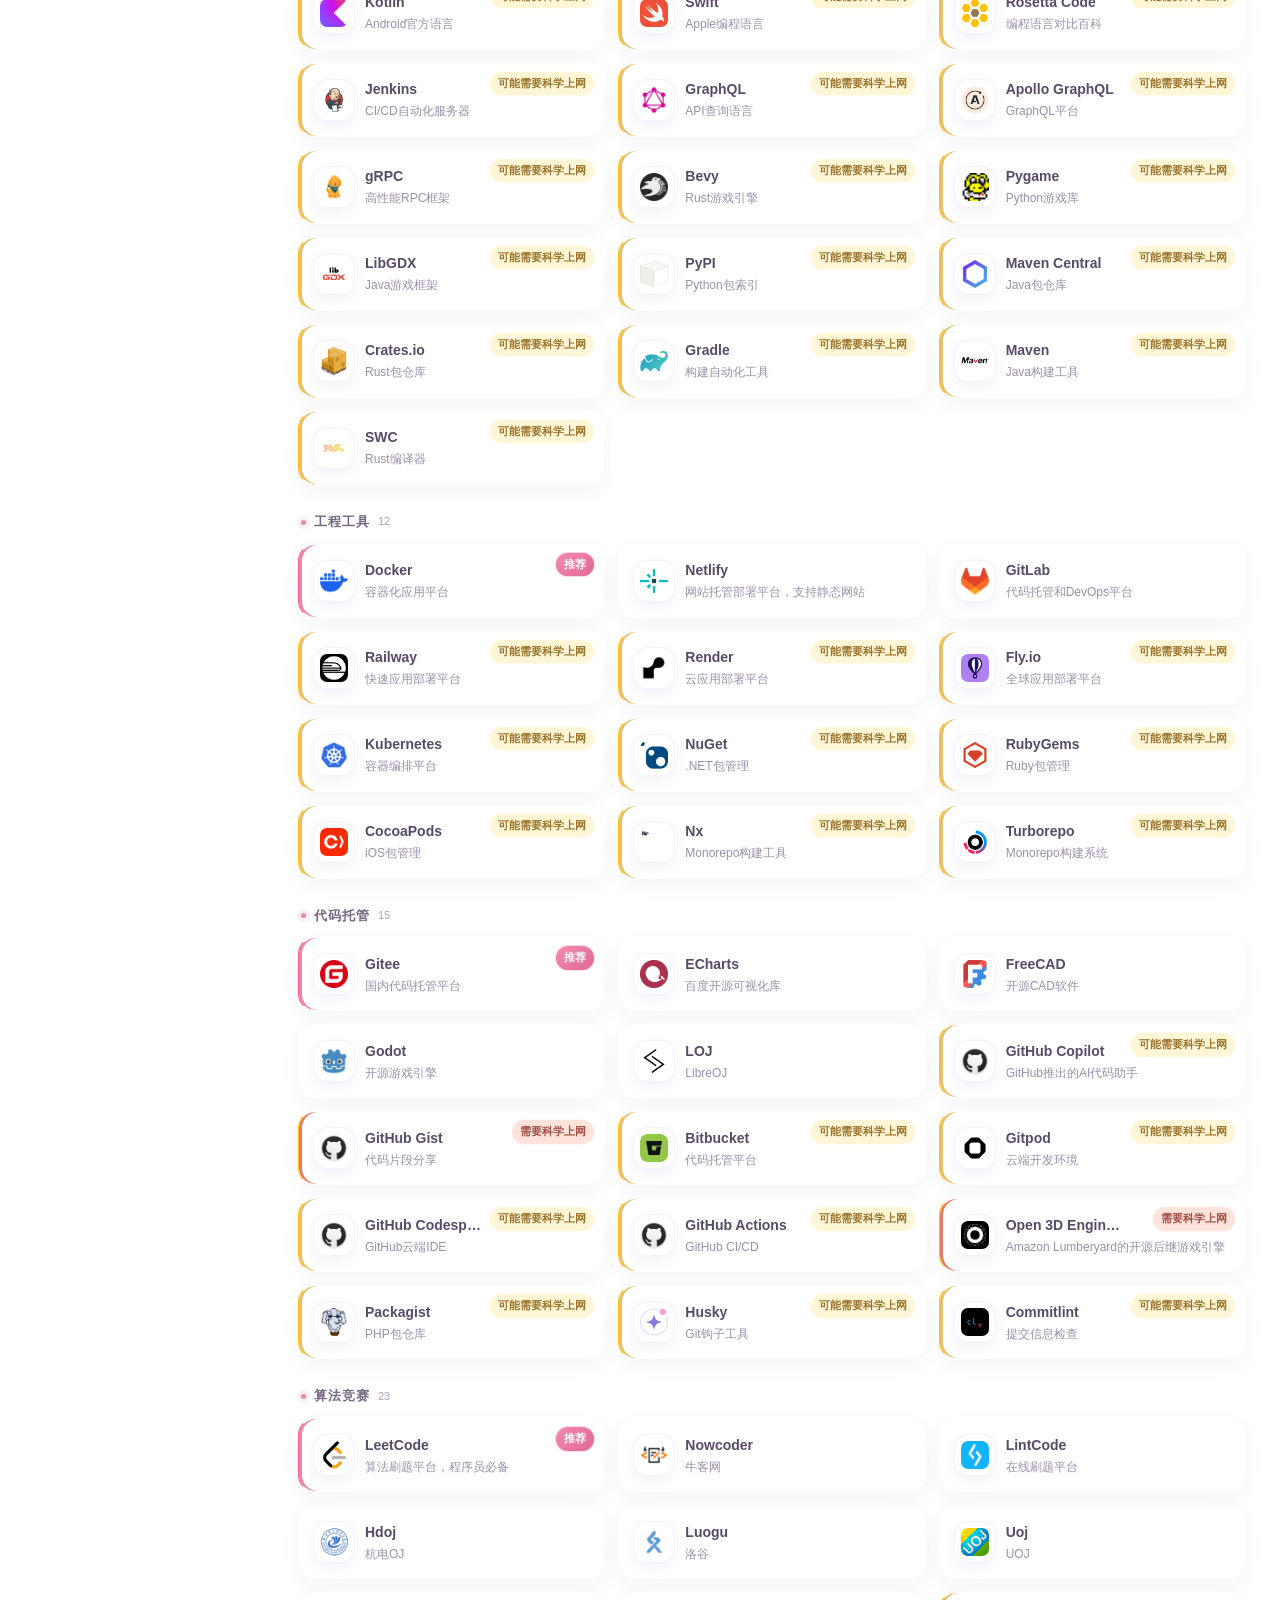
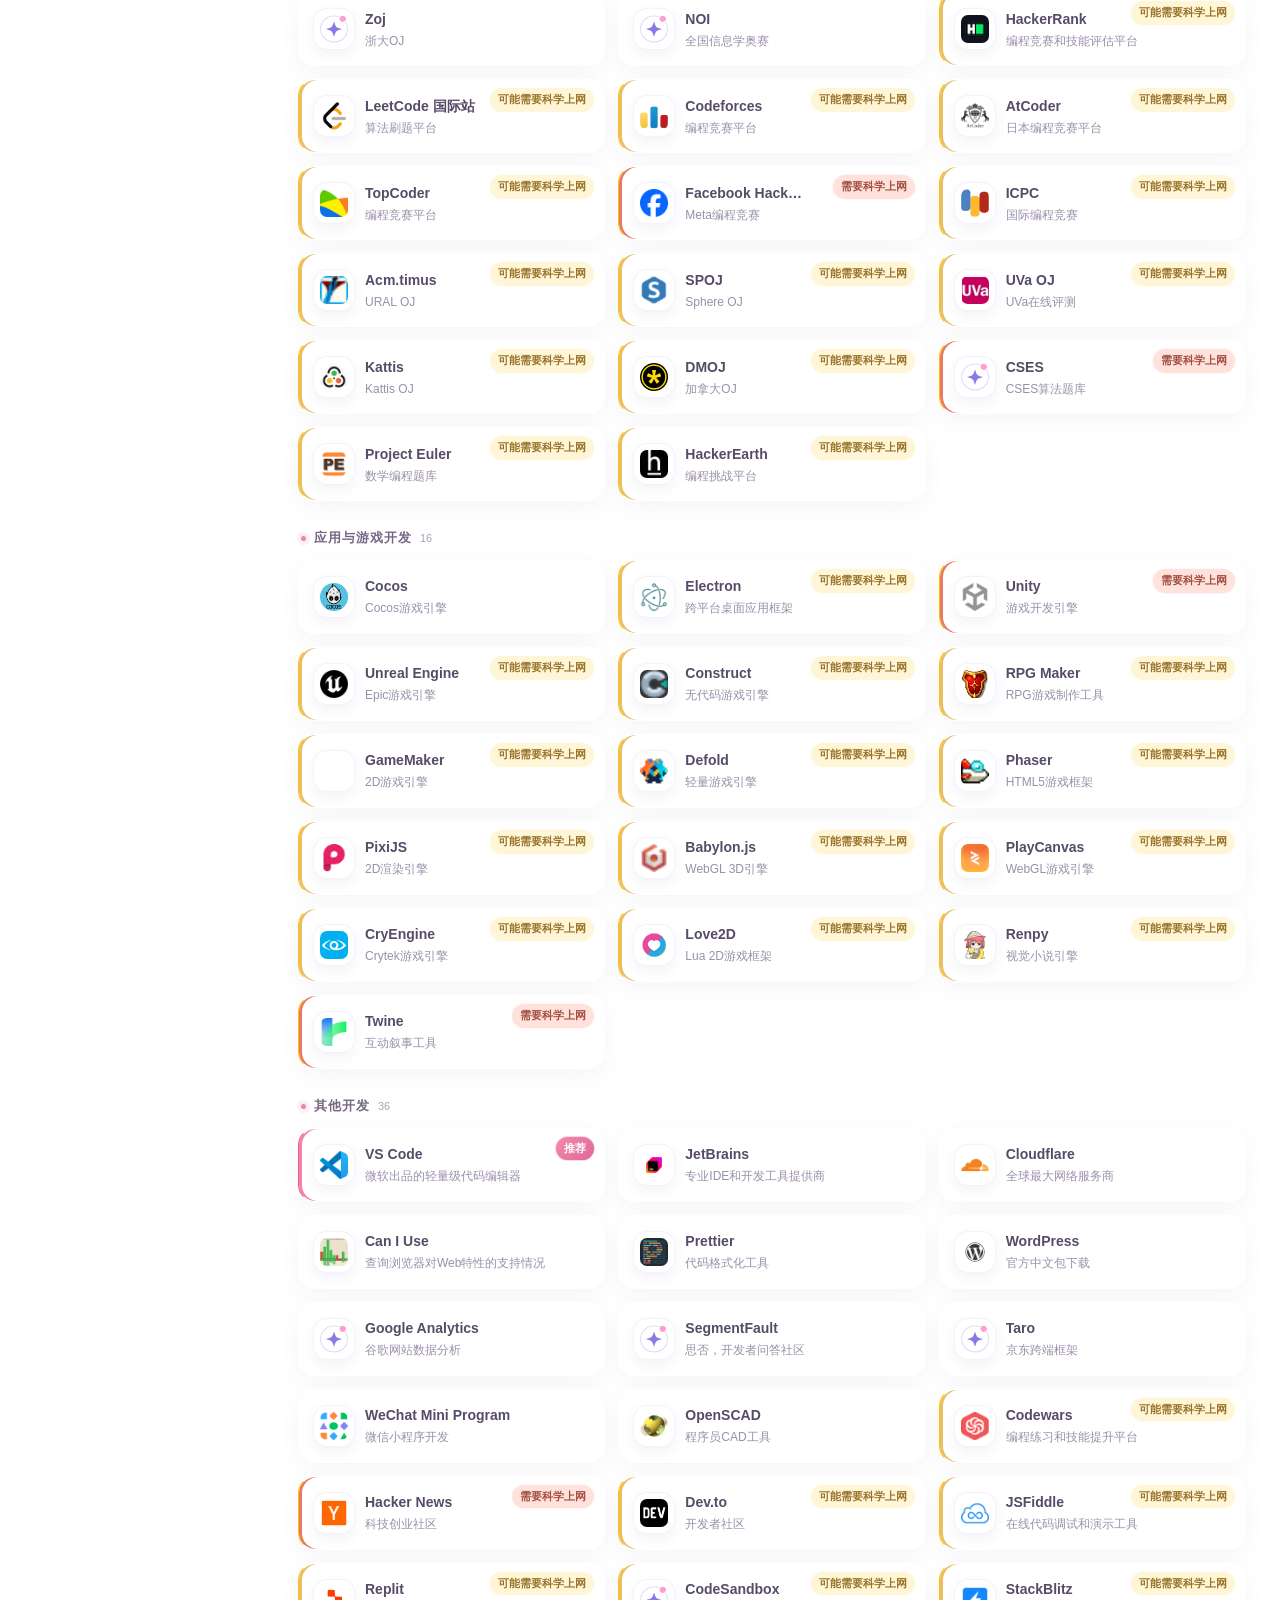
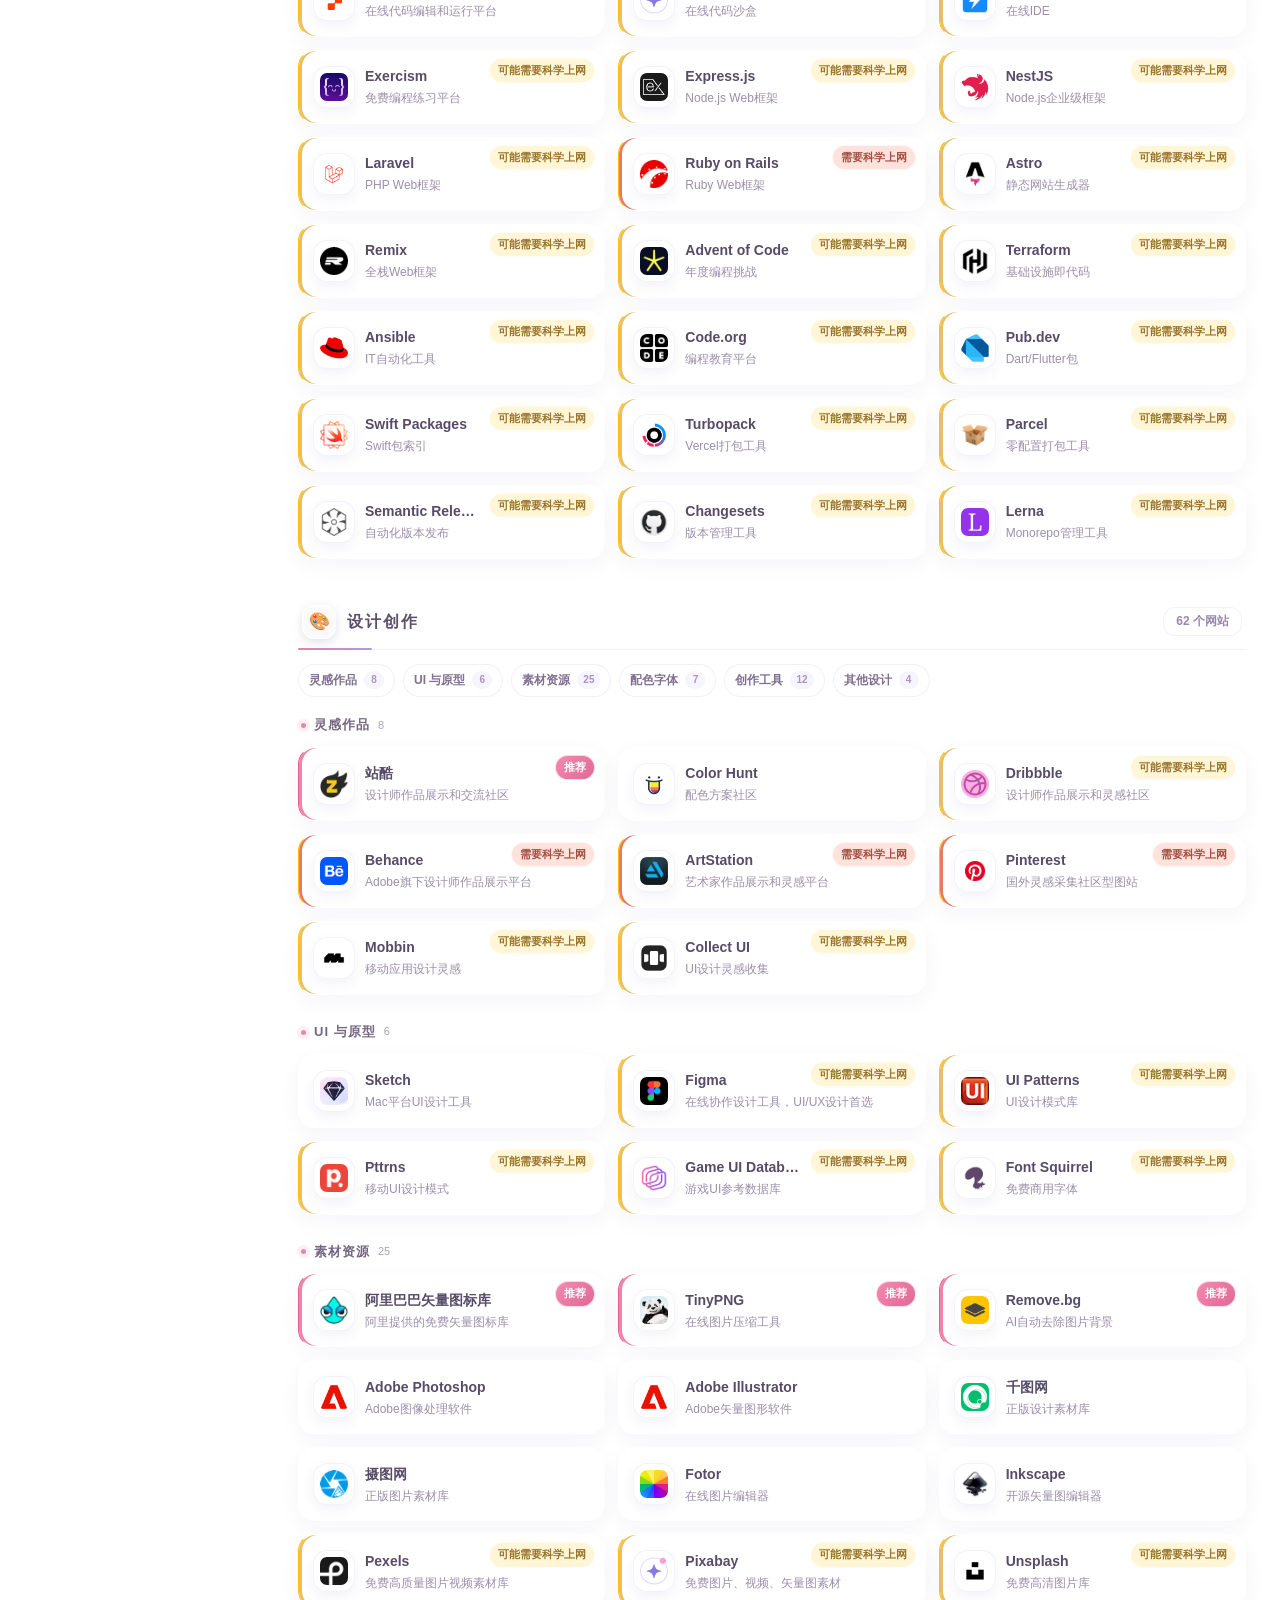
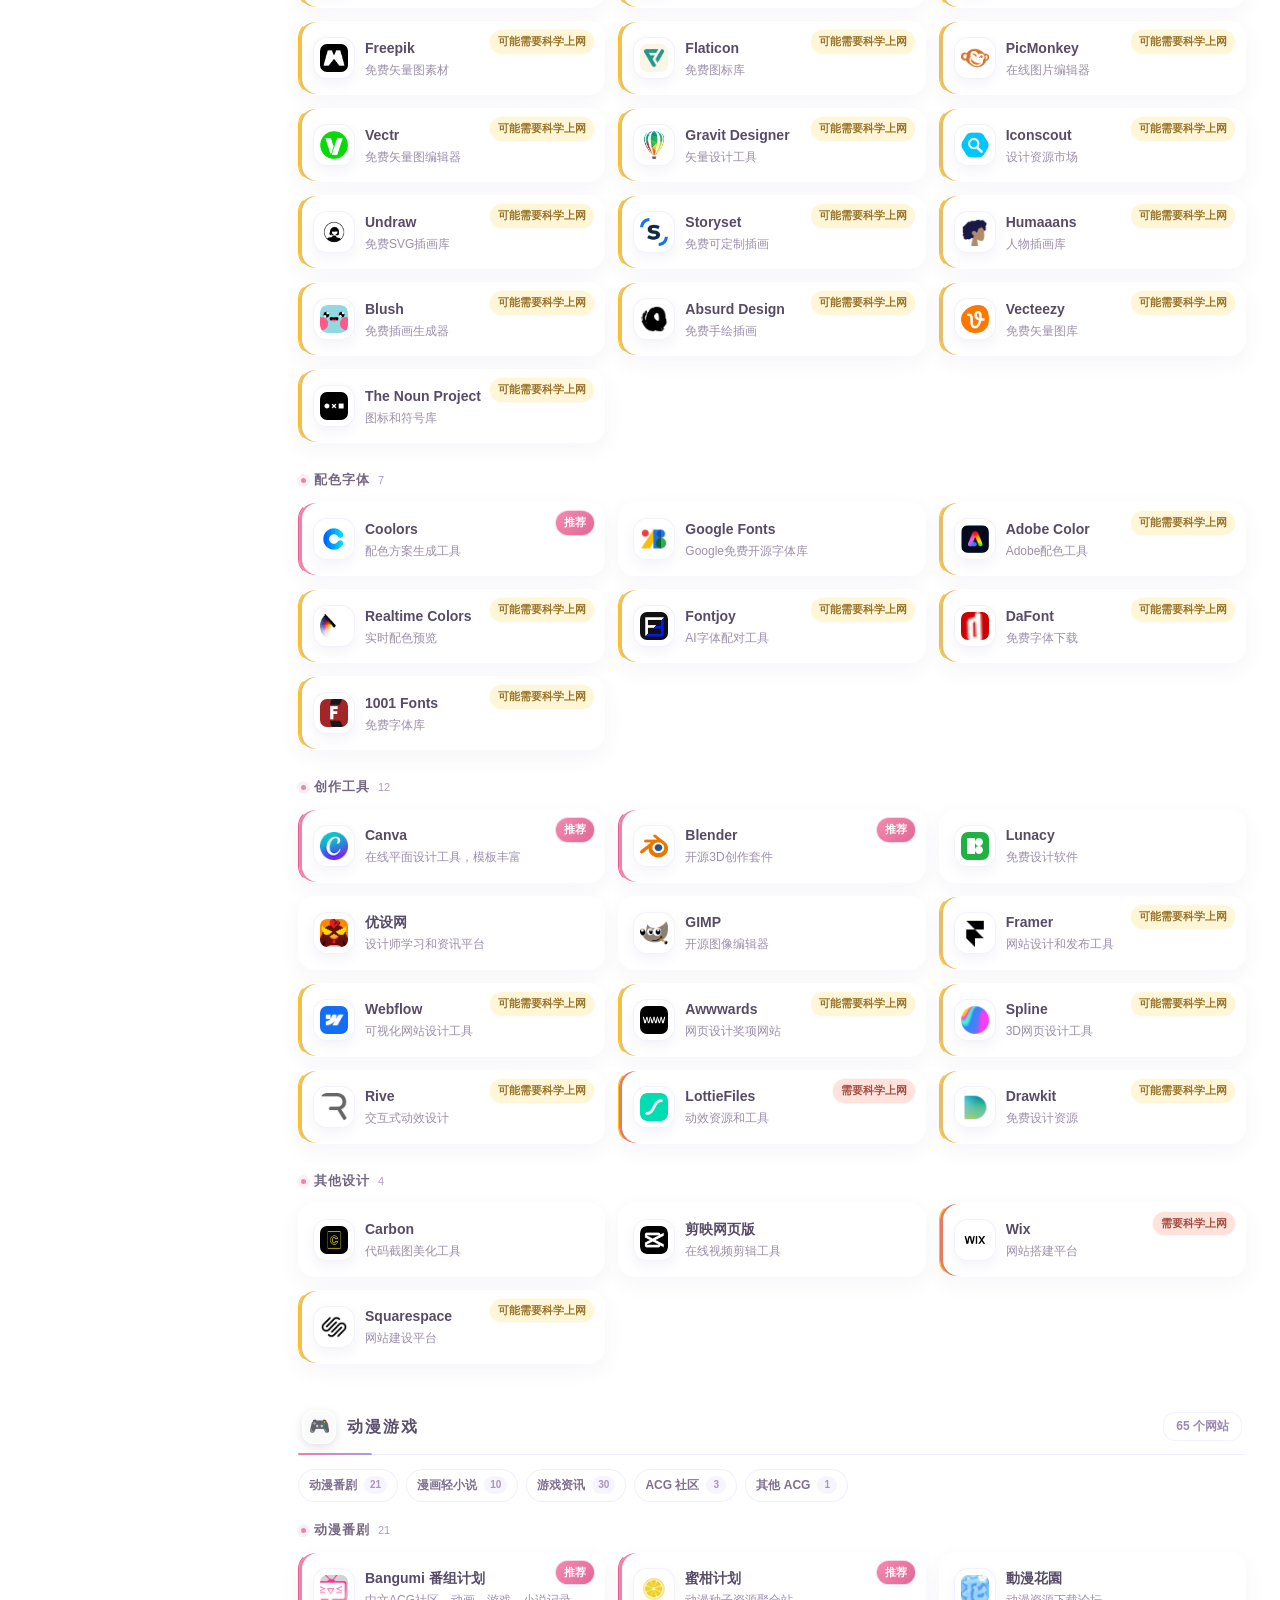
==== commit db648a33: "发布：完成无聊的导航 v1.1.0 版本更新 * 完成 v1.1.0 版本的数据整理、外链修正与失效条目清理 * 修复并收口 favicon、本地默认图标与资源引用一致性问题 * 增强站内搜索能力，支" ====
--- a/index.html
+++ b/index.html
@@ -12,7 +12,7 @@
     <meta name="apple-mobile-web-app-status-bar-style" content="default">
     <link rel="icon" href="assets/img/default-icon.png?v=608d62088fc4">
     <link rel="apple-touch-icon" href="assets/img/default-icon.png?v=608d62088fc4">
-    <link rel="stylesheet" href="assets/css/style.css?v=d8b2245f012b">
+    <link rel="stylesheet" href="assets/css/style.css?v=75176a5b1190">
 </head>
 <body>
     <!-- 侧边栏 -->
@@ -61,7 +61,7 @@
         <svg viewBox="0 0 24 24" fill="none" stroke="currentColor" stroke-width="2"><path d="m18 15-6-6-6 6"></path></svg>
     </button>
 
-    <script src="assets/js/data.js?v=871658f9b85a"></script>
-    <script src="assets/js/main.js?v=34600729435e"></script>
+    <script src="assets/js/data.js?v=ccc0f5761f9d"></script>
+    <script src="assets/js/main.js?v=c9182a83f221"></script>
 </body>
 </html>
--- a/assets/css/style.css
+++ b/assets/css/style.css
@@ -1228,7 +1228,7 @@
 
 .site-card {
     min-height: 74px;
-    gap: 13px;
+    gap: 10px;
     padding: 13px 14px;
     border-color: rgba(255, 255, 255, 0.9);
     border-radius: 17px;
@@ -1283,13 +1283,9 @@
 
 .site-card.highlight,
 .site-card.risk-warning {
-    padding-right: 88px;
+    padding-right: 14px;
     border-left-width: 1px;
     background: rgba(255, 255, 255, 0.72);
-}
-
-.site-card.risk-warning {
-    padding-right: 146px;
 }
 
 .site-card.highlight {
@@ -1337,6 +1333,14 @@
     font-size: 14px;
 }
 
+.site-card.highlight .card-name {
+    padding-right: 44px;
+}
+
+.site-card.risk-warning .card-name {
+    padding-right: 108px;
+}
+
 .card-desc {
     color: #9b8faa;
 }
@@ -1507,6 +1511,12 @@
     .site-card {
         min-height: 68px;
         padding: 11px 12px;
+        gap: 10px;
+    }
+
+    .site-card.highlight,
+    .site-card.risk-warning {
+        padding-right: 12px;
     }
 }
 
